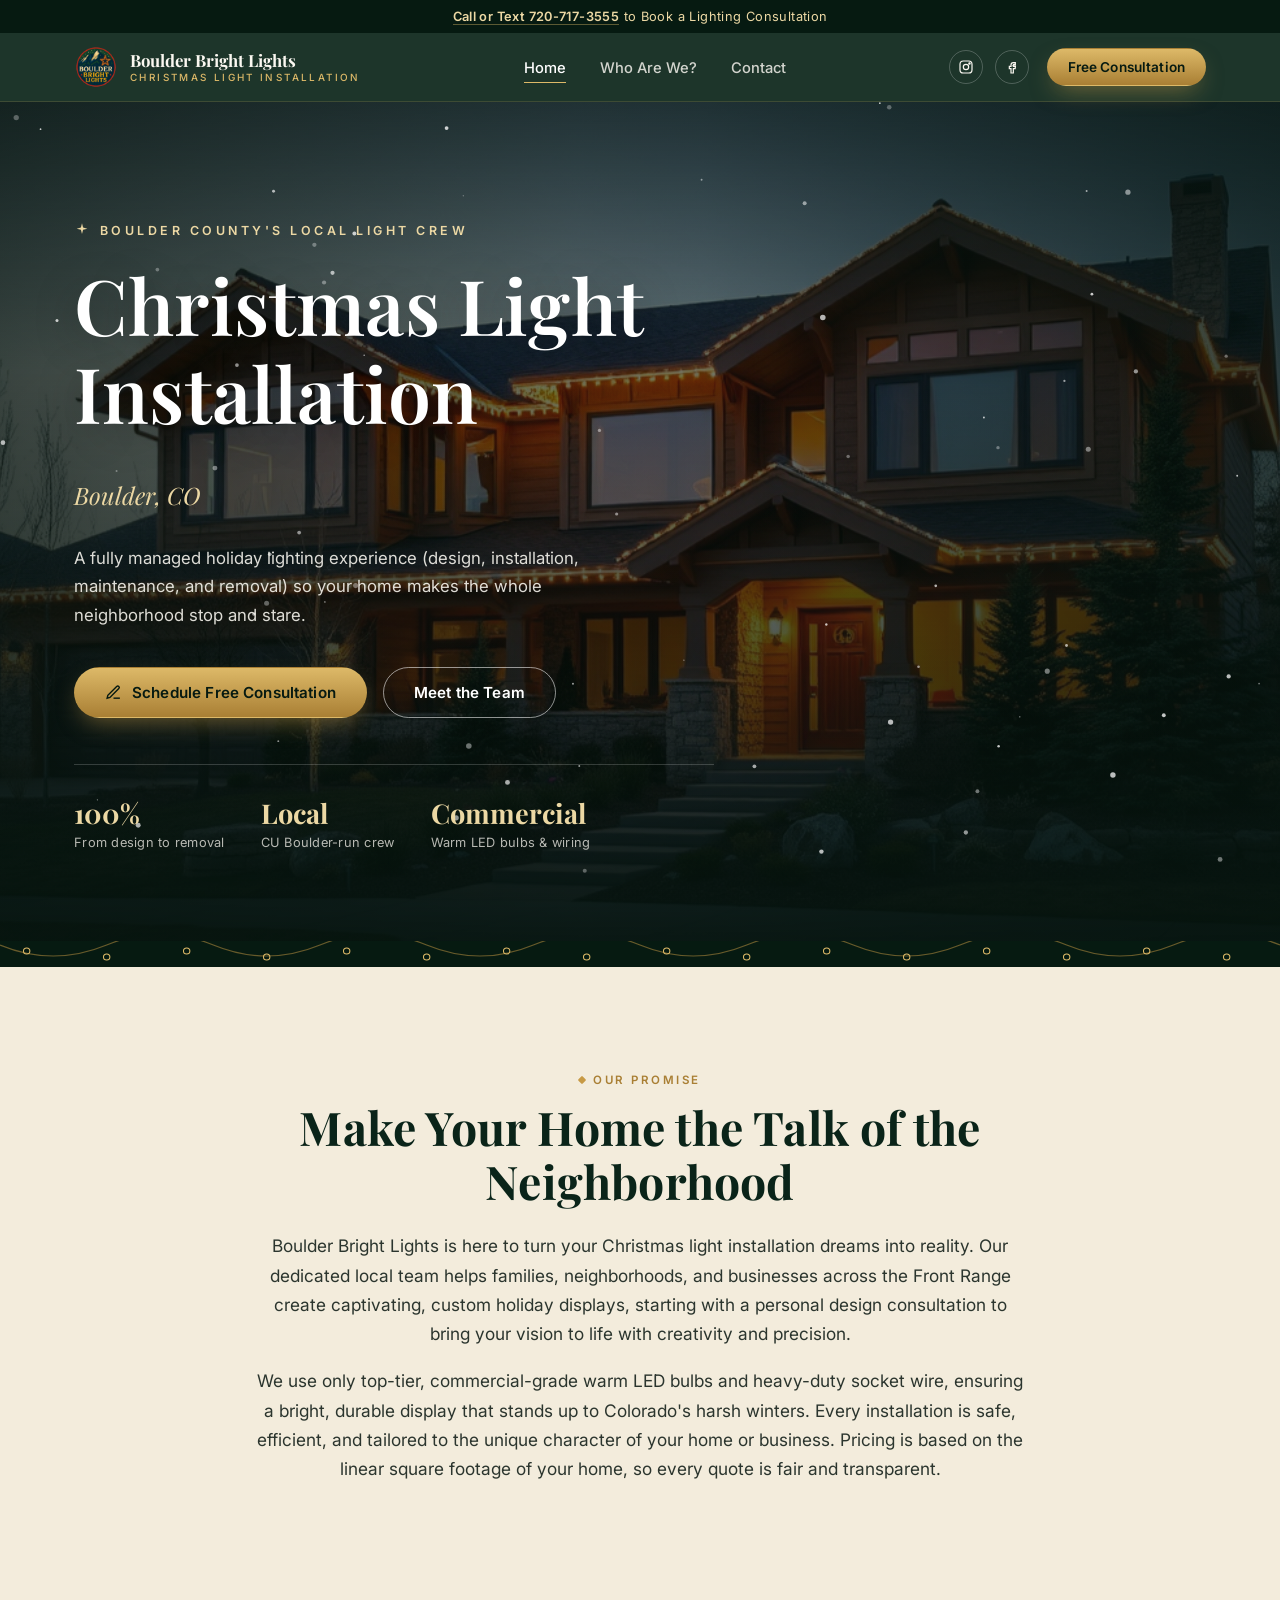
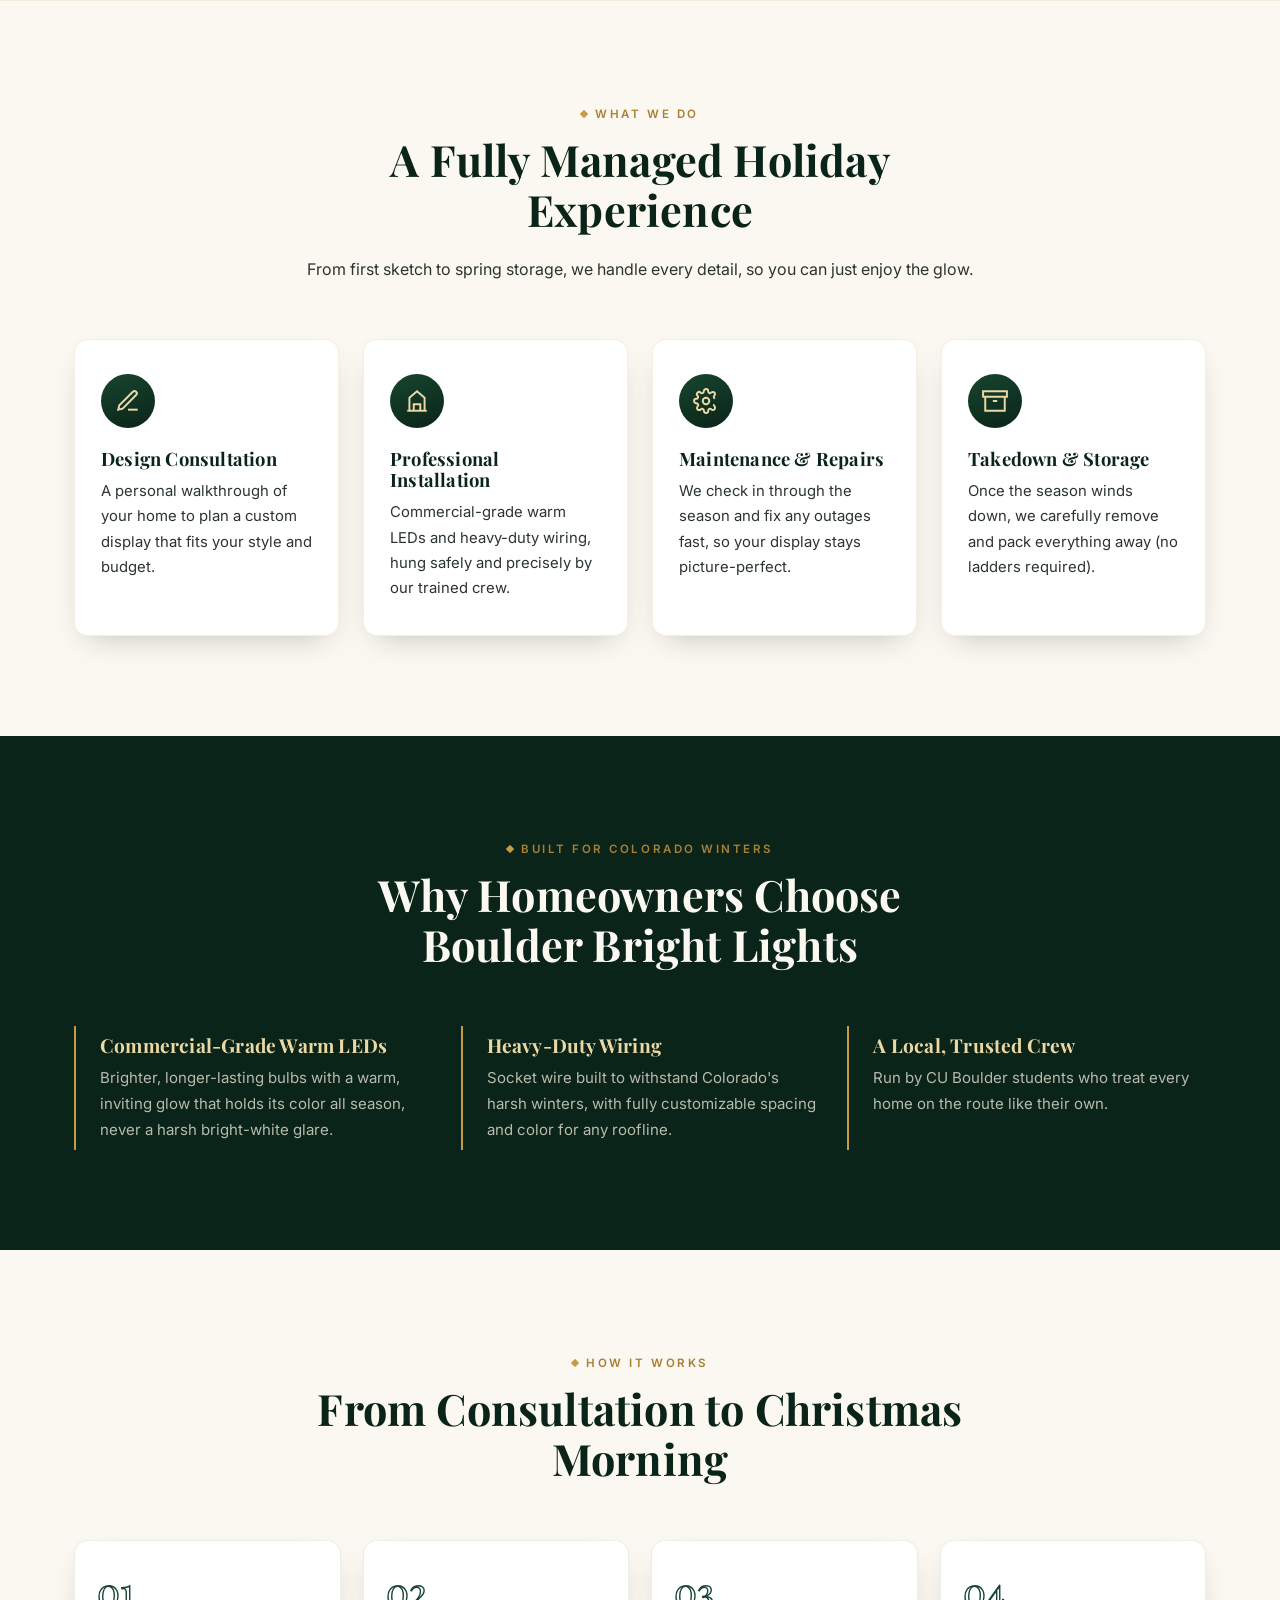
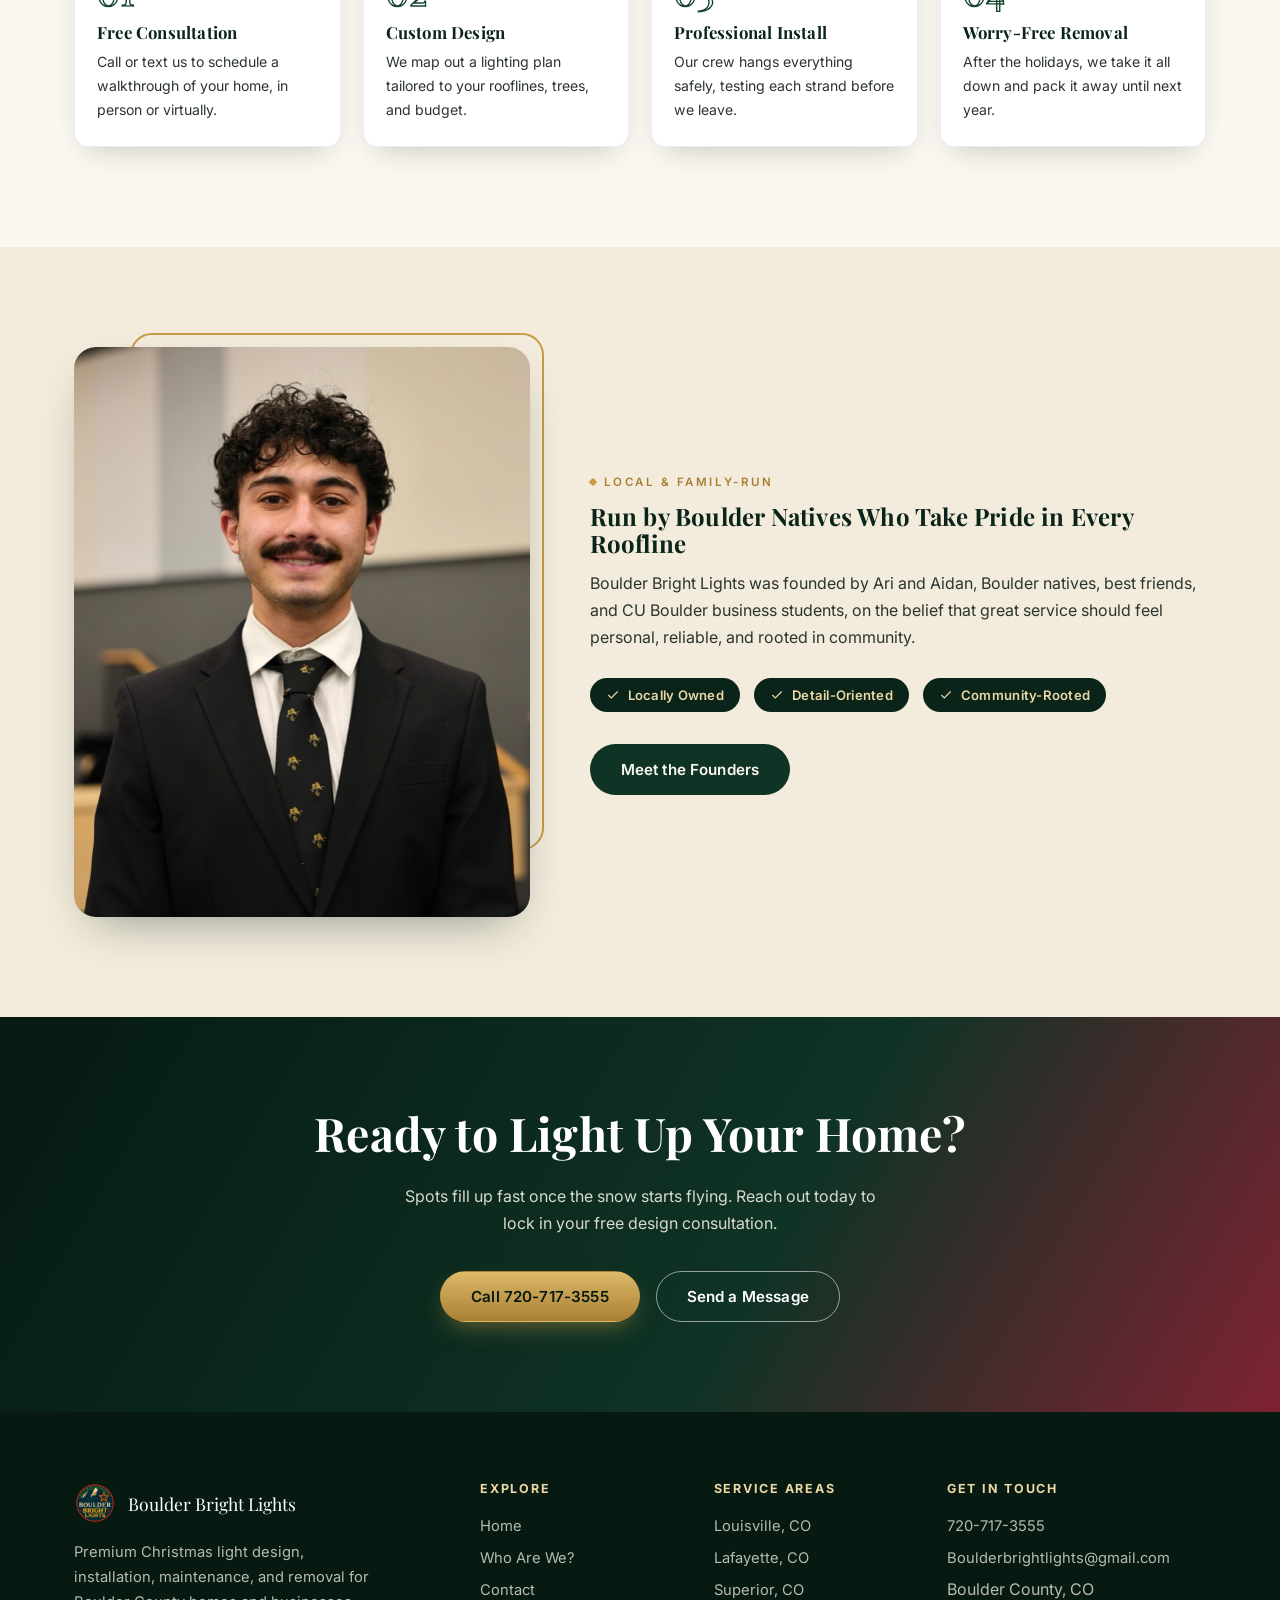
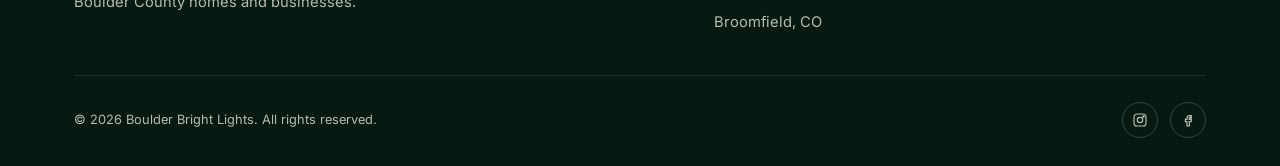
==== index.html @ d89aa6fa "Clarify CTA button wording and add pricing-basis copy "Get Free Quote" reads unclear to someone who " ====
<!doctype html>
<html lang="en">
<head>
<meta charset="UTF-8" />
<meta name="viewport" content="width=device-width, initial-scale=1.0" />

<!-- Google tag (gtag.js) -->
<script async src="https://www.googletagmanager.com/gtag/js?id=G-5WYV9DVWXY"></script>
<script>
  window.dataLayer = window.dataLayer || [];
  function gtag(){dataLayer.push(arguments);}
  gtag('js', new Date());

  gtag('config', 'G-5WYV9DVWXY');
</script>
<title>Christmas Light Installation Boulder CO | Boulder Bright Lights</title>
<meta name="description" content="Professional Christmas light installation across Boulder, Louisville, Lafayette and the Front Range. We install, maintain, and take down your lights. Free quote today." />
<link rel="icon" href="images/BBlights logo.png" />
<link rel="stylesheet" href="css/style.css" />
</head>
<body>

<div class="topbar">
  <a href="tel:7207173555">Call or Text 720-717-3555</a> to Book a Lighting Consultation
</div>

<header class="nav">
  <div class="nav-inner">
    <a href="index.html" class="brand">
      <img src="images/BBlights logo.png" alt="Boulder Bright Lights logo" />
      <span class="brand-text">Boulder Bright Lights<span>CHRISTMAS LIGHT INSTALLATION</span></span>
    </a>
    <nav>
      <ul class="nav-links">
        <li><a href="index.html" aria-current="page">Home</a></li>
        <li><a href="about.html">Who Are We?</a></li>
        <li><a href="contact.html">Contact</a></li>
      </ul>
    </nav>
    <div class="nav-right">
      <div class="nav-socials">
        <a href="https://www.instagram.com/boulderbrightlights/" target="_blank" rel="noopener" aria-label="Instagram">
          <svg viewBox="0 0 24 24" width="16" height="16" fill="none" stroke="currentColor" stroke-width="1.8"><rect x="3" y="3" width="18" height="18" rx="5"/><circle cx="12" cy="12" r="4"/><circle cx="17.2" cy="6.8" r="1"/></svg>
        </a>
        <a href="https://www.facebook.com/profile.php?id=61583902862140" target="_blank" rel="noopener" aria-label="Facebook">
          <svg viewBox="0 0 24 24" width="16" height="16" fill="none" stroke="currentColor" stroke-width="1.8"><path d="M14 9h3V5.5h-3c-2 0-3.5 1.5-3.5 3.5v2H8v3.5h2.5V21H14v-6.5h2.7l.5-3.5h-3.2V9c0-.6.4-1 1-1Z"/></svg>
        </a>
      </div>
      <a href="quote.html" class="btn btn-gold btn-sm">Free Consultation</a>
    </div>
    <button class="nav-toggle" aria-label="Toggle menu" aria-expanded="false">
      <span></span><span></span><span></span>
    </button>
  </div>
</header>

<section class="hero">
  <div class="hero-media">
    <img src="images/hero-house.jpg" alt="A Boulder County home decorated with warm white Christmas string lights along the roofline at dusk" />
  </div>
  <canvas id="snow-canvas" aria-hidden="true"></canvas>
  <div class="hero-content">
    <div class="hero-eyebrow">
      <svg viewBox="0 0 24 24" fill="currentColor"><path d="M12 2l1.6 6.2L20 10l-6.4 1.8L12 18l-1.6-6.2L4 10l6.4-1.8L12 2z"/></svg>
      Boulder County's Local Light Crew
    </div>
    <h1>Christmas Light Installation</h1>
    <p class="hero-location">Boulder, CO</p>
    <p class="hero-sub">A fully managed holiday lighting experience (design, installation, maintenance, and removal) so your home makes the whole neighborhood stop and stare.</p>
    <div class="hero-ctas">
      <a href="quote.html" class="btn btn-gold">
        <svg viewBox="0 0 24 24" width="17" height="17" fill="none" stroke="currentColor" stroke-width="2"><path d="M12 20h9"/><path d="M16.5 3.5a2.1 2.1 0 0 1 3 3L7 19l-4 1 1-4Z"/></svg>
        Schedule Free Consultation
      </a>
      <a href="about.html" class="btn btn-outline">Meet the Team</a>
    </div>
    <div class="hero-stats">
      <div class="hero-stat"><b>100%</b><span>From design to removal</span></div>
      <div class="hero-stat"><b>Local</b><span>CU Boulder-run crew</span></div>
      <div class="hero-stat"><b>Commercial</b><span>Warm LED bulbs &amp; wiring</span></div>
    </div>
  </div>
</section>

<div class="light-strand" aria-hidden="true">
  <svg viewBox="0 0 1200 26" preserveAspectRatio="none">
    <path d="M0 4 Q 50 26 100 4 T 200 4 T 300 4 T 400 4 T 500 4 T 600 4 T 700 4 T 800 4 T 900 4 T 1000 4 T 1100 4 T 1200 4" stroke="#c79a45" stroke-width="1.2" fill="none" opacity="0.5"/>
    <g fill="#ddb968">
      <circle cx="25" cy="10"><animate attributeName="opacity" values="1;0.3;1" dur="2.4s" repeatCount="indefinite"/></circle>
      <circle cx="100" cy="16"><animate attributeName="opacity" values="0.3;1;0.3" dur="2s" repeatCount="indefinite"/></circle>
      <circle cx="175" cy="10"><animate attributeName="opacity" values="1;0.4;1" dur="2.8s" repeatCount="indefinite"/></circle>
      <circle cx="250" cy="16"><animate attributeName="opacity" values="0.4;1;0.4" dur="2.2s" repeatCount="indefinite"/></circle>
      <circle cx="325" cy="10"><animate attributeName="opacity" values="1;0.3;1" dur="2.6s" repeatCount="indefinite"/></circle>
      <circle cx="400" cy="16"><animate attributeName="opacity" values="0.3;1;0.3" dur="1.9s" repeatCount="indefinite"/></circle>
      <circle cx="475" cy="10"><animate attributeName="opacity" values="1;0.4;1" dur="2.5s" repeatCount="indefinite"/></circle>
      <circle cx="550" cy="16"><animate attributeName="opacity" values="0.4;1;0.4" dur="2.1s" repeatCount="indefinite"/></circle>
      <circle cx="625" cy="10"><animate attributeName="opacity" values="1;0.3;1" dur="2.7s" repeatCount="indefinite"/></circle>
      <circle cx="700" cy="16"><animate attributeName="opacity" values="0.3;1;0.3" dur="2.3s" repeatCount="indefinite"/></circle>
      <circle cx="775" cy="10"><animate attributeName="opacity" values="1;0.4;1" dur="2s" repeatCount="indefinite"/></circle>
      <circle cx="850" cy="16"><animate attributeName="opacity" values="0.4;1;0.4" dur="2.6s" repeatCount="indefinite"/></circle>
      <circle cx="925" cy="10"><animate attributeName="opacity" values="1;0.3;1" dur="2.4s" repeatCount="indefinite"/></circle>
      <circle cx="1000" cy="16"><animate attributeName="opacity" values="0.3;1;0.3" dur="1.8s" repeatCount="indefinite"/></circle>
      <circle cx="1075" cy="10"><animate attributeName="opacity" values="1;0.4;1" dur="2.9s" repeatCount="indefinite"/></circle>
      <circle cx="1150" cy="16"><animate attributeName="opacity" values="0.4;1;0.4" dur="2.2s" repeatCount="indefinite"/></circle>
    </g>
    <g fill="none" stroke="#ddb968" stroke-width="1">
      <circle cx="25" cy="10" r="3"/><circle cx="100" cy="16" r="3"/><circle cx="175" cy="10" r="3"/><circle cx="250" cy="16" r="3"/>
      <circle cx="325" cy="10" r="3"/><circle cx="400" cy="16" r="3"/><circle cx="475" cy="10" r="3"/><circle cx="550" cy="16" r="3"/>
      <circle cx="625" cy="10" r="3"/><circle cx="700" cy="16" r="3"/><circle cx="775" cy="10" r="3"/><circle cx="850" cy="16" r="3"/>
      <circle cx="925" cy="10" r="3"/><circle cx="1000" cy="16" r="3"/><circle cx="1075" cy="10" r="3"/><circle cx="1150" cy="16" r="3"/>
    </g>
  </svg>
</div>

<section class="section section-cream">
  <div class="container statement reveal">
    <div class="eyebrow" style="justify-content:center;">Our Promise</div>
    <h2>Make Your Home the Talk of the Neighborhood</h2>
    <p>Boulder Bright Lights is here to turn your Christmas light installation dreams into reality. Our dedicated local team helps families, neighborhoods, and businesses across the Front Range create captivating, custom holiday displays, starting with a personal design consultation to bring your vision to life with creativity and precision.</p>
    <p>We use only top-tier, commercial-grade warm LED bulbs and heavy-duty socket wire, ensuring a bright, durable display that stands up to Colorado's harsh winters. Every installation is safe, efficient, and tailored to the unique character of your home or business. Pricing is based on the linear square footage of your home, so every quote is fair and transparent.</p>
  </div>
</section>

<section class="section">
  <div class="container">
    <div class="section-head reveal">
      <div class="eyebrow" style="justify-content:center;">What We Do</div>
      <h2>A Fully Managed Holiday Experience</h2>
      <p>From first sketch to spring storage, we handle every detail, so you can just enjoy the glow.</p>
    </div>
    <div class="grid">
      <div class="card reveal">
        <div class="card-icon"><svg viewBox="0 0 24 24" fill="none" stroke="currentColor" stroke-width="1.8"><path d="M12 20h9"/><path d="M16.5 3.5a2.1 2.1 0 0 1 3 3L7 19l-4 1 1-4Z"/></svg></div>
        <h3>Design Consultation</h3>
        <p>A personal walkthrough of your home to plan a custom display that fits your style and budget.</p>
      </div>
      <div class="card reveal">
        <div class="card-icon"><svg viewBox="0 0 24 24" fill="none" stroke="currentColor" stroke-width="1.8"><path d="M3 21h18"/><path d="M5 21V9l7-6 7 6v12"/><path d="M9 21v-6h6v6"/></svg></div>
        <h3>Professional Installation</h3>
        <p>Commercial-grade warm LEDs and heavy-duty wiring, hung safely and precisely by our trained crew.</p>
      </div>
      <div class="card reveal">
        <div class="card-icon"><svg viewBox="0 0 24 24" fill="none" stroke="currentColor" stroke-width="1.8"><circle cx="12" cy="12" r="3"/><path d="M19.4 15a1.65 1.65 0 0 0 .33 1.82l.06.06a2 2 0 1 1-2.83 2.83l-.06-.06a1.65 1.65 0 0 0-1.82-.33 1.65 1.65 0 0 0-1 1.51V21a2 2 0 0 1-4 0v-.09A1.65 1.65 0 0 0 9 19.4a1.65 1.65 0 0 0-1.82.33l-.06.06a2 2 0 1 1-2.83-2.83l.06-.06A1.65 1.65 0 0 0 4.68 15a1.65 1.65 0 0 0-1.51-1H3a2 2 0 0 1 0-4h.09A1.65 1.65 0 0 0 4.6 9a1.65 1.65 0 0 0-.33-1.82l-.06-.06a2 2 0 1 1 2.83-2.83l.06.06A1.65 1.65 0 0 0 9 4.6a1.65 1.65 0 0 0 1-1.51V3a2 2 0 0 1 4 0v.09a1.65 1.65 0 0 0 1 1.51 1.65 1.65 0 0 0 1.82-.33l.06-.06a2 2 0 1 1 2.83 2.83l-.06.06A1.65 1.65 0 0 0 19.4 9c.13.36.37.68.7.92"/></svg></div>
        <h3>Maintenance &amp; Repairs</h3>
        <p>We check in through the season and fix any outages fast, so your display stays picture-perfect.</p>
      </div>
      <div class="card reveal">
        <div class="card-icon"><svg viewBox="0 0 24 24" fill="none" stroke="currentColor" stroke-width="1.8"><path d="M21 8V21H3V8"/><path d="M1 3h22v5H1z"/><path d="M10 12h4"/></svg></div>
        <h3>Takedown &amp; Storage</h3>
        <p>Once the season winds down, we carefully remove and pack everything away (no ladders required).</p>
      </div>
    </div>
  </div>
</section>

<section class="section section-pine">
  <div class="container">
    <div class="section-head reveal">
      <div class="eyebrow" style="justify-content:center;">Built for Colorado Winters</div>
      <h2>Why Homeowners Choose Boulder Bright Lights</h2>
    </div>
    <div class="feature-band">
      <div class="feature reveal">
        <h3>Commercial-Grade Warm LEDs</h3>
        <p>Brighter, longer-lasting bulbs with a warm, inviting glow that holds its color all season, never a harsh bright-white glare.</p>
      </div>
      <div class="feature reveal">
        <h3>Heavy-Duty Wiring</h3>
        <p>Socket wire built to withstand Colorado's harsh winters, with fully customizable spacing and color for any roofline.</p>
      </div>
      <div class="feature reveal">
        <h3>A Local, Trusted Crew</h3>
        <p>Run by CU Boulder students who treat every home on the route like their own.</p>
      </div>
    </div>
  </div>
</section>

<section class="section">
  <div class="container">
    <div class="section-head reveal">
      <div class="eyebrow" style="justify-content:center;">How It Works</div>
      <h2>From Consultation to Christmas Morning</h2>
    </div>
    <div class="steps">
      <div class="step reveal">
        <span class="step-num">01</span>
        <h3>Free Consultation</h3>
        <p>Call or text us to schedule a walkthrough of your home, in person or virtually.</p>
      </div>
      <div class="step reveal">
        <span class="step-num">02</span>
        <h3>Custom Design</h3>
        <p>We map out a lighting plan tailored to your rooflines, trees, and budget.</p>
      </div>
      <div class="step reveal">
        <span class="step-num">03</span>
        <h3>Professional Install</h3>
        <p>Our crew hangs everything safely, testing each strand before we leave.</p>
      </div>
      <div class="step reveal">
        <span class="step-num">04</span>
        <h3>Worry-Free Removal</h3>
        <p>After the holidays, we take it all down and pack it away until next year.</p>
      </div>
    </div>
  </div>
</section>

<section class="section section-cream">
  <div class="container">
    <div class="split reveal">
      <div class="split-media">
        <div class="frame">
          <img src="images/ari-headshot.jpg" alt="Ari Hirsch, co-founder of Boulder Bright Lights" />
        </div>
      </div>
      <div>
        <div class="eyebrow">Local &amp; Family-Run</div>
        <h2>Run by Boulder Natives Who Take Pride in Every Roofline</h2>
        <p>Boulder Bright Lights was founded by Ari and Aidan, Boulder natives, best friends, and CU Boulder business students, on the belief that great service should feel personal, reliable, and rooted in community.</p>
        <div class="values">
          <span class="value-chip"><svg viewBox="0 0 24 24" fill="none" stroke="currentColor" stroke-width="2"><path d="M20 6 9 17l-5-5"/></svg>Locally Owned</span>
          <span class="value-chip"><svg viewBox="0 0 24 24" fill="none" stroke="currentColor" stroke-width="2"><path d="M20 6 9 17l-5-5"/></svg>Detail-Oriented</span>
          <span class="value-chip"><svg viewBox="0 0 24 24" fill="none" stroke="currentColor" stroke-width="2"><path d="M20 6 9 17l-5-5"/></svg>Community-Rooted</span>
        </div>
        <div style="margin-top:32px;">
          <a href="about.html" class="btn btn-pine">Meet the Founders</a>
        </div>
      </div>
    </div>
  </div>
</section>

<section class="cta-band">
  <div class="container reveal">
    <h2>Ready to Light Up Your Home?</h2>
    <p>Spots fill up fast once the snow starts flying. Reach out today to lock in your free design consultation.</p>
    <div class="cta-actions">
      <a href="tel:7207173555" class="btn btn-gold">Call 720-717-3555</a>
      <a href="contact.html" class="btn btn-outline">Send a Message</a>
    </div>
  </div>
</section>

<footer class="footer">
  <div class="container">
    <div class="footer-top">
      <div>
        <div class="footer-brand">
          <img src="images/BBlights logo.png" alt="Boulder Bright Lights logo" />
          <span>Boulder Bright Lights</span>
        </div>
        <p style="max-width:34ch; font-size:0.92rem; color:rgba(251,248,241,0.72);">Premium Christmas light design, installation, maintenance, and removal for Boulder County homes and businesses.</p>
      </div>
      <div>
        <h4>Explore</h4>
        <ul>
          <li><a href="index.html">Home</a></li>
          <li><a href="about.html">Who Are We?</a></li>
          <li><a href="contact.html">Contact</a></li>
        </ul>
      </div>
      <div>
        <h4>Service Areas</h4>
        <ul>
          <li><a href="louisville.html">Louisville, CO</a></li>
          <li><a href="lafayette.html">Lafayette, CO</a></li>
          <li><a href="superior.html">Superior, CO</a></li>
          <li><a href="broomfield.html">Broomfield, CO</a></li>
        </ul>
      </div>
      <div>
        <h4>Get In Touch</h4>
        <ul>
          <li><a href="tel:7207173555">720-717-3555</a></li>
          <li><a href="mailto:Boulderbrightlights@gmail.com">Boulderbrightlights@gmail.com</a></li>
          <li>Boulder County, CO</li>
        </ul>
      </div>
    </div>
    <div class="footer-bottom">
      <span>&copy; <span id="year"></span> Boulder Bright Lights. All rights reserved.</span>
      <div class="footer-socials">
        <a href="https://www.instagram.com/boulderbrightlights/" target="_blank" rel="noopener" aria-label="Instagram">
          <svg viewBox="0 0 24 24" width="16" height="16" fill="none" stroke="currentColor" stroke-width="1.8"><rect x="3" y="3" width="18" height="18" rx="5"/><circle cx="12" cy="12" r="4"/><circle cx="17.2" cy="6.8" r="1"/></svg>
        </a>
        <a href="https://www.facebook.com/profile.php?id=61583902862140" target="_blank" rel="noopener" aria-label="Facebook">
          <svg viewBox="0 0 24 24" width="16" height="16" fill="none" stroke="currentColor" stroke-width="1.8"><path d="M14 9h3V5.5h-3c-2 0-3.5 1.5-3.5 3.5v2H8v3.5h2.5V21H14v-6.5h2.7l.5-3.5h-3.2V9c0-.6.4-1 1-1Z"/></svg>
        </a>
      </div>
    </div>
  </div>
</footer>

<div class="mobile-call">
  <a href="tel:7207173555" aria-label="Call Boulder Bright Lights">
    <svg viewBox="0 0 24 24" fill="none" stroke="currentColor" stroke-width="2"><path d="M22 16.9v3a2 2 0 0 1-2.2 2 19.8 19.8 0 0 1-8.6-3.1 19.5 19.5 0 0 1-6-6 19.8 19.8 0 0 1-3.1-8.7A2 2 0 0 1 4.1 2h3a2 2 0 0 1 2 1.7c.1.9.3 1.8.6 2.7a2 2 0 0 1-.4 2.1L8 9.9a16 16 0 0 0 6 6l1.4-1.4a2 2 0 0 1 2.1-.4c.9.3 1.8.5 2.7.6a2 2 0 0 1 1.8 2Z"/></svg>
  </a>
</div>

<script src="js/main.js"></script>
<script defer src="/_vercel/insights/script.js"></script>
</body>
</html>
---- css/style.css ----
/* ============ Boulder Bright Lights — premium Christmas theme ============ */

@import url('https://fonts.googleapis.com/css2?family=Playfair+Display:ital,wght@0,500;0,600;0,700;1,500&family=Inter:wght@400;500;600;700&display=swap');

:root {
  --pine-950: #061a11;
  --pine-900: #0a2419;
  --pine-800: #0f3325;
  --pine-700: #17452f;
  --pine-600: #205a3c;
  --gold-300: #ecd8a4;
  --gold-400: #ddb968;
  --gold-500: #c79a45;
  --gold-600: #a97f34;
  --cream-50: #fbf8f1;
  --cream-100: #f3ecdc;
  --ink-900: #101a14;
  --ink-700: #2b352e;
  --white: #ffffff;
  --berry: #7f2233;

  --max-width: 1180px;
  --radius-sm: 8px;
  --radius-md: 14px;
  --radius-lg: 22px;
  --shadow-soft: 0 20px 50px -20px rgba(6, 26, 17, 0.45);
  --shadow-card: 0 12px 30px -14px rgba(6, 26, 17, 0.28);
}

* { box-sizing: border-box; }
html { scroll-behavior: smooth; }

body {
  margin: 0;
  font-family: 'Inter', -apple-system, BlinkMacSystemFont, sans-serif;
  color: var(--ink-900);
  background: var(--cream-50);
  -webkit-font-smoothing: antialiased;
  overflow-x: hidden;
}

h1, h2, h3, h4 {
  font-family: 'Playfair Display', Georgia, serif;
  color: var(--pine-900);
  margin: 0 0 0.5em;
  line-height: 1.15;
  letter-spacing: 0.2px;
}

p { line-height: 1.7; color: var(--ink-700); margin: 0 0 1em; }
a { color: inherit; text-decoration: none; }
img { max-width: 100%; display: block; }
section { position: relative; }

.container {
  max-width: var(--max-width);
  margin: 0 auto;
  padding: 0 24px;
}

.eyebrow {
  display: inline-flex;
  align-items: center;
  gap: 8px;
  font-family: 'Inter', sans-serif;
  font-weight: 600;
  font-size: 0.72rem;
  letter-spacing: 0.22em;
  text-transform: uppercase;
  color: var(--gold-600);
  margin-bottom: 14px;
}
.eyebrow::before {
  content: '';
  width: 6px;
  height: 6px;
  background: var(--gold-500);
  border-radius: 1px;
  transform: rotate(45deg);
  display: inline-block;
}

/* ---------- Buttons ---------- */
.btn {
  display: inline-flex;
  align-items: center;
  justify-content: center;
  gap: 10px;
  padding: 15px 30px;
  border-radius: 999px;
  font-family: 'Inter', sans-serif;
  font-weight: 600;
  font-size: 0.95rem;
  letter-spacing: 0.01em;
  cursor: pointer;
  border: 1px solid transparent;
  transition: transform 0.25s ease, box-shadow 0.25s ease, background 0.25s ease, color 0.25s ease, border-color .25s ease;
  white-space: nowrap;
}
.btn:active { transform: translateY(1px) scale(0.99); }

.btn-gold {
  background: linear-gradient(180deg, var(--gold-400), var(--gold-600));
  color: var(--pine-950);
  box-shadow: 0 10px 24px -8px rgba(199, 154, 69, 0.55);
}
.btn-gold:hover {
  transform: translateY(-2px);
  box-shadow: 0 16px 30px -10px rgba(199, 154, 69, 0.65);
}

.btn-outline {
  background: transparent;
  border-color: rgba(255,255,255,0.55);
  color: var(--white);
}
.btn-outline:hover {
  background: rgba(255,255,255,0.12);
  border-color: var(--white);
  transform: translateY(-2px);
}

.btn-pine {
  background: var(--pine-800);
  color: var(--cream-50);
}
.btn-pine:hover {
  background: var(--pine-700);
  transform: translateY(-2px);
  box-shadow: var(--shadow-card);
}

.btn-sm { padding: 10px 20px; font-size: 0.85rem; }

/* ---------- Top info bar ---------- */
.topbar {
  background: var(--pine-950);
  color: var(--gold-300);
  text-align: center;
  font-size: 0.8rem;
  letter-spacing: 0.03em;
  padding: 9px 16px;
}
.topbar a { color: var(--gold-300); font-weight: 600; border-bottom: 1px solid rgba(221,185,104,0.4); }
.topbar a:hover { color: var(--white); }

/* ---------- Nav ---------- */
.nav {
  position: sticky;
  top: 0;
  z-index: 100;
  background: rgba(10, 36, 25, 0.92);
  backdrop-filter: blur(10px);
  border-bottom: 1px solid rgba(221,185,104,0.16);
}
.nav-inner {
  max-width: var(--max-width);
  margin: 0 auto;
  padding: 12px 24px;
  display: flex;
  align-items: center;
  justify-content: space-between;
  gap: 20px;
}
.brand {
  display: flex;
  align-items: center;
  gap: 12px;
  color: var(--cream-50);
}
.brand img { width: 44px; height: 44px; border-radius: 50%; }
.brand-text {
  font-family: 'Playfair Display', serif;
  font-weight: 700;
  font-size: 1.05rem;
  line-height: 1.1;
  color: var(--cream-50);
}
.brand-text span { display: block; font-family: 'Inter', sans-serif; font-weight: 500; font-size: 0.62rem; letter-spacing: 0.24em; color: var(--gold-400); margin-top: 3px; }

.nav-links {
  display: flex;
  align-items: center;
  gap: 34px;
  list-style: none;
  margin: 0;
  padding: 0;
}
.nav-links a {
  color: rgba(251,248,241,0.82);
  font-size: 0.92rem;
  font-weight: 500;
  position: relative;
  padding: 6px 0;
  transition: color .2s ease;
}
.nav-links a::after {
  content: '';
  position: absolute;
  left: 0; right: 100%;
  bottom: 0;
  height: 1px;
  background: var(--gold-400);
  transition: right .25s ease;
}
.nav-links a:hover, .nav-links a[aria-current="page"] { color: var(--white); }
.nav-links a:hover::after, .nav-links a[aria-current="page"]::after { right: 0; }

.nav-right { display: flex; align-items: center; gap: 18px; }
.nav-socials { display: flex; gap: 12px; }
.nav-socials a {
  width: 34px; height: 34px;
  display: inline-flex; align-items: center; justify-content: center;
  border-radius: 50%;
  color: var(--cream-50);
  border: 1px solid rgba(255,255,255,0.22);
  transition: all .2s ease;
}
.nav-socials a:hover { background: var(--gold-500); border-color: var(--gold-500); color: var(--pine-950); transform: translateY(-2px); }

.nav-toggle {
  display: none;
  flex-direction: column;
  gap: 5px;
  background: none;
  border: none;
  cursor: pointer;
  padding: 8px;
}
.nav-toggle span { width: 24px; height: 2px; background: var(--cream-50); border-radius: 2px; transition: all .25s ease; }

/* ---------- Hero ---------- */
.hero {
  position: relative;
  min-height: 92vh;
  display: flex;
  align-items: center;
  color: var(--white);
  overflow: hidden;
  background: var(--pine-950);
}
.hero-media {
  position: absolute; inset: 0;
  z-index: 0;
}
.hero-media img {
  width: 100%; height: 100%; object-fit: cover;
  filter: saturate(1.05) brightness(0.72);
  transform: scale(1.04);
}
.hero-media::after {
  content: '';
  position: absolute; inset: 0;
  background:
    linear-gradient(180deg, rgba(6,20,14,0.75) 0%, rgba(6,20,14,0.35) 32%, rgba(6,20,14,0.55) 70%, rgba(6,20,14,0.94) 100%),
    linear-gradient(90deg, rgba(6,20,14,0.55) 0%, rgba(6,20,14,0.05) 45%, rgba(6,20,14,0.05) 55%, rgba(6,20,14,0.55) 100%);
}
#snow-canvas {
  position: absolute; inset: 0;
  z-index: 1;
  pointer-events: none;
}
.hero-content {
  position: relative;
  z-index: 2;
  max-width: var(--max-width);
  margin: 0 auto;
  padding: 120px 24px 90px;
  width: 100%;
}
.hero-eyebrow {
  display: inline-flex;
  align-items: center;
  gap: 10px;
  font-size: 0.78rem;
  letter-spacing: 0.28em;
  text-transform: uppercase;
  color: var(--gold-300);
  font-weight: 600;
  margin-bottom: 22px;
}
.hero-eyebrow svg { width: 16px; height: 16px; }
.hero h1 {
  color: var(--white);
  font-size: clamp(2.6rem, 6vw, 5rem);
  font-weight: 600;
  max-width: 15ch;
  text-shadow: 0 8px 40px rgba(0,0,0,0.35);
}
.hero-location {
  font-family: 'Playfair Display', serif;
  font-style: italic;
  color: var(--gold-300);
  font-size: clamp(1.1rem, 2vw, 1.5rem);
  margin: 6px 0 28px;
}
.hero-sub {
  max-width: 46ch;
  color: rgba(251,248,241,0.88);
  font-size: 1.05rem;
  margin-bottom: 38px;
}
.hero-ctas { display: flex; flex-wrap: wrap; gap: 16px; margin-bottom: 46px; }

.hero-stats {
  display: flex;
  flex-wrap: wrap;
  gap: 36px;
  padding-top: 30px;
  border-top: 1px solid rgba(255,255,255,0.18);
  max-width: 640px;
}
.hero-stat b {
  display: block;
  font-family: 'Playfair Display', serif;
  font-size: 1.7rem;
  color: var(--gold-300);
}
.hero-stat span { font-size: 0.8rem; color: rgba(251,248,241,0.72); letter-spacing: 0.02em; }

/* light strand divider */
.light-strand {
  position: relative;
  height: 26px;
  background: var(--pine-950);
  overflow: hidden;
}
.light-strand svg { width: 100%; height: 100%; display: block; }

/* ---------- Small page hero (about/contact) ---------- */
.page-hero {
  position: relative;
  background: radial-gradient(circle at 20% 20%, var(--pine-700), var(--pine-950) 70%);
  color: var(--white);
  padding: 130px 0 80px;
  overflow: hidden;
}
.page-hero .container { position: relative; z-index: 2; }
.page-hero h1 { color: var(--white); font-size: clamp(2.2rem, 4.5vw, 3.4rem); }
.page-hero p { color: rgba(251,248,241,0.85); max-width: 56ch; font-size: 1.05rem; }

/* ---------- Sections ---------- */
.section { padding: 100px 0; }
.section-tight { padding: 70px 0; }
.section-pine {
  background: var(--pine-900);
  color: var(--cream-50);
}
.section-pine h2 { color: var(--cream-50); }
.section-pine p { color: rgba(243,236,220,0.78); }
.section-cream { background: var(--cream-100); }

.section-head {
  max-width: 680px;
  margin: 0 auto 56px;
  text-align: center;
}
.section-head.left { margin-left: 0; text-align: left; }
.section-head h2 { font-size: clamp(1.9rem, 3.6vw, 2.7rem); }

/* ---------- Intro / statement ---------- */
.statement {
  max-width: 820px;
  margin: 0 auto;
  text-align: center;
}
.statement h2 { font-size: clamp(1.9rem, 3.8vw, 2.9rem); }
.statement p { font-size: 1.08rem; }

/* ---------- Services grid ---------- */
.grid {
  display: grid;
  grid-template-columns: repeat(4, 1fr);
  gap: 24px;
}
.card {
  background: var(--white);
  border-radius: var(--radius-md);
  padding: 34px 26px;
  box-shadow: var(--shadow-card);
  border: 1px solid rgba(199,154,69,0.16);
  transition: transform .3s ease, box-shadow .3s ease, border-color .3s ease;
}
.card:hover {
  transform: translateY(-6px);
  box-shadow: var(--shadow-soft);
  border-color: var(--gold-400);
}
.card-icon {
  width: 54px; height: 54px;
  border-radius: 50%;
  display: flex; align-items: center; justify-content: center;
  background: linear-gradient(160deg, var(--pine-700), var(--pine-900));
  color: var(--gold-300);
  margin-bottom: 20px;
}
.card-icon svg { width: 26px; height: 26px; }
.card h3 { font-size: 1.15rem; margin-bottom: 10px; }
.card p { font-size: 0.93rem; margin-bottom: 0; }

/* ---------- Feature / stat band ---------- */
.feature-band {
  display: grid;
  grid-template-columns: repeat(3, 1fr);
  gap: 28px;
}
.feature {
  padding: 8px 0;
  border-left: 2px solid var(--gold-500);
  padding-left: 24px;
}
.feature h3 { color: var(--gold-300); font-size: 1.2rem; }
.feature p { color: rgba(243,236,220,0.75); font-size: 0.94rem; margin-bottom: 0; }

/* ---------- Process steps ---------- */
.steps {
  display: grid;
  grid-template-columns: repeat(4, 1fr);
  gap: 22px;
  counter-reset: step;
}
.step {
  position: relative;
  padding: 30px 22px 24px;
  background: var(--white);
  border-radius: var(--radius-md);
  border: 1px solid rgba(23,69,47,0.09);
  box-shadow: var(--shadow-card);
}
.step-num {
  font-family: 'Playfair Display', serif;
  font-size: 2.4rem;
  color: var(--gold-400);
  -webkit-text-stroke: 1.4px var(--pine-700);
  color: transparent;
  line-height: 1;
  margin-bottom: 14px;
  display: block;
}
.step h3 { font-size: 1.05rem; margin-bottom: 8px; }
.step p { font-size: 0.88rem; margin-bottom: 0; }

/* ---------- About teaser / split ---------- */
.split {
  display: grid;
  grid-template-columns: 0.85fr 1.15fr;
  gap: 60px;
  align-items: center;
}
.split img {
  border-radius: var(--radius-lg);
  box-shadow: var(--shadow-soft);
  width: 100%;
  aspect-ratio: 4/5;
  object-fit: cover;
  object-position: 50% 18%;
}
.split-reverse { grid-template-columns: 1.15fr 0.85fr; }
.split-reverse .split-media { order: 2; }

.frame {
  position: relative;
  border-radius: var(--radius-lg);
}
.frame::before {
  content: '';
  position: absolute;
  inset: -14px -14px auto auto;
  width: 90%; height: 90%;
  border: 2px solid var(--gold-500);
  border-radius: var(--radius-lg);
  z-index: -1;
}

.values { display: flex; flex-wrap: wrap; gap: 14px; margin-top: 26px; }
.value-chip {
  display: inline-flex;
  align-items: center;
  gap: 8px;
  padding: 9px 16px;
  border-radius: 999px;
  background: var(--pine-900);
  color: var(--gold-300);
  font-size: 0.82rem;
  font-weight: 600;
  letter-spacing: 0.02em;
}
.value-chip svg { width: 14px; height: 14px; }

/* ---------- CTA band ---------- */
.cta-band {
  background: linear-gradient(120deg, var(--pine-950), var(--pine-800) 60%, var(--berry));
  color: var(--white);
  text-align: center;
  padding: 90px 24px;
  position: relative;
  overflow: hidden;
}
.cta-band h2 { color: var(--white); font-size: clamp(2rem, 4vw, 2.9rem); }
.cta-band p { color: rgba(251,248,241,0.85); max-width: 50ch; margin: 0 auto 34px; }
.cta-actions { display: flex; gap: 16px; justify-content: center; flex-wrap: wrap; }

/* ---------- Contact page ---------- */
.contact-grid {
  display: grid;
  grid-template-columns: 1fr 1fr;
  gap: 50px;
  align-items: start;
}
.contact-card {
  background: var(--white);
  border-radius: var(--radius-lg);
  padding: 40px;
  box-shadow: var(--shadow-card);
  border: 1px solid rgba(199,154,69,0.16);
}
.contact-row {
  display: flex;
  align-items: flex-start;
  gap: 18px;
  padding: 20px 0;
  border-bottom: 1px solid rgba(23,69,47,0.1);
}
.contact-row:last-child { border-bottom: none; }
.contact-row .ic {
  width: 44px; height: 44px;
  flex-shrink: 0;
  border-radius: 50%;
  background: var(--pine-900);
  color: var(--gold-300);
  display: flex; align-items: center; justify-content: center;
}
.contact-row .ic svg { width: 20px; height: 20px; }
.contact-row h4 { margin: 0 0 4px; font-family: 'Inter', sans-serif; font-size: 0.78rem; text-transform: uppercase; letter-spacing: 0.12em; color: var(--pine-700); font-weight: 700; }
.contact-row a, .contact-row span { font-size: 1.05rem; color: var(--ink-900); font-weight: 600; }
.contact-row a:hover { color: var(--gold-600); }

.form-card {
  background: var(--pine-900);
  border-radius: var(--radius-lg);
  padding: 40px;
  color: var(--cream-50);
}
.form-card h3 { color: var(--white); }
.form-card p { color: rgba(243,236,220,0.75); }
.field { margin-bottom: 18px; }
.field label {
  display: block;
  font-size: 0.8rem;
  letter-spacing: 0.04em;
  color: var(--gold-300);
  margin-bottom: 8px;
  font-weight: 600;
}
.field input, .field textarea {
  width: 100%;
  padding: 13px 16px;
  border-radius: var(--radius-sm);
  border: 1px solid rgba(255,255,255,0.18);
  background: rgba(255,255,255,0.06);
  color: var(--white);
  font-family: 'Inter', sans-serif;
  font-size: 0.95rem;
  transition: border-color .2s ease, background .2s ease;
}
.field input::placeholder, .field textarea::placeholder { color: rgba(251,248,241,0.4); }
.field input:focus, .field textarea:focus {
  outline: none;
  border-color: var(--gold-400);
  background: rgba(255,255,255,0.1);
}
.field-row { display: grid; grid-template-columns: 1fr 1fr; gap: 16px; }
.form-note { font-size: 0.78rem; color: rgba(243,236,220,0.55); margin-top: 14px; }
.form-status { font-size: 0.85rem; margin-top: 12px; min-height: 1.2em; color: var(--gold-300); }

/* ---------- Footer ---------- */
.footer {
  background: var(--pine-950);
  color: rgba(251,248,241,0.72);
  padding: 70px 0 28px;
}
.footer-top {
  display: grid;
  grid-template-columns: 1.3fr 0.7fr 0.7fr 0.9fr;
  gap: 32px;
  padding-bottom: 44px;
  border-bottom: 1px solid rgba(255,255,255,0.1);
}
.footer-brand { display: flex; align-items: center; gap: 12px; margin-bottom: 16px; }
.footer-brand img { width: 42px; height: 42px; border-radius: 50%; }
.footer-brand span { font-family: 'Playfair Display', serif; font-size: 1.1rem; color: var(--white); }
.footer h4 { color: var(--gold-300); font-size: 0.78rem; letter-spacing: 0.14em; text-transform: uppercase; margin-bottom: 18px; font-family: 'Inter', sans-serif; font-weight: 700; }
.footer ul { list-style: none; margin: 0; padding: 0; display: flex; flex-direction: column; gap: 12px; }
.footer a { color: rgba(251,248,241,0.72); font-size: 0.92rem; transition: color .2s ease; }
.footer a:hover { color: var(--gold-300); }
.footer-bottom {
  display: flex;
  justify-content: space-between;
  align-items: center;
  flex-wrap: wrap;
  gap: 12px;
  padding-top: 26px;
  font-size: 0.8rem;
}
.footer-socials { display: flex; gap: 12px; }
.footer-socials a {
  width: 36px; height: 36px;
  border-radius: 50%;
  border: 1px solid rgba(255,255,255,0.18);
  display: flex; align-items: center; justify-content: center;
}
.footer-socials a:hover { background: var(--gold-500); border-color: var(--gold-500); color: var(--pine-950); }

/* ---------- Sticky mobile call button ---------- */
.mobile-call {
  position: fixed;
  bottom: 18px;
  right: 18px;
  z-index: 150;
  display: none;
}
.mobile-call a {
  width: 58px; height: 58px;
  border-radius: 50%;
  background: linear-gradient(180deg, var(--gold-400), var(--gold-600));
  color: var(--pine-950);
  display: flex; align-items: center; justify-content: center;
  box-shadow: 0 14px 30px -8px rgba(0,0,0,0.45);
  animation: pulse-btn 2.6s ease-in-out infinite;
}
.mobile-call svg { width: 24px; height: 24px; }
@keyframes pulse-btn {
  0%, 100% { box-shadow: 0 14px 30px -8px rgba(0,0,0,0.45), 0 0 0 0 rgba(199,154,69,0.5); }
  50% { box-shadow: 0 14px 30px -8px rgba(0,0,0,0.45), 0 0 0 10px rgba(199,154,69,0); }
}

/* ---------- Reveal-on-scroll ---------- */
.reveal { opacity: 0; transform: translateY(22px); transition: opacity .7s ease, transform .7s ease; }
.reveal.is-visible { opacity: 1; transform: translateY(0); }

/* ---------- Responsive ---------- */
@media (max-width: 980px) {
  .grid { grid-template-columns: repeat(2, 1fr); }
  .steps { grid-template-columns: repeat(2, 1fr); }
  .feature-band { grid-template-columns: 1fr; gap: 20px; }
  .split, .split-reverse { grid-template-columns: 1fr; gap: 36px; }
  .split-reverse .split-media { order: 0; }
  .contact-grid { grid-template-columns: 1fr; }
  .footer-top { grid-template-columns: 1fr 1fr; }
}

@media (max-width: 760px) {
  .nav-links, .nav-socials, .nav-right .btn { display: none; }
  .nav-toggle { display: flex; }
  .nav.is-open .nav-links {
    display: flex;
    flex-direction: column;
    position: absolute;
    top: 100%; left: 0; right: 0;
    background: var(--pine-950);
    padding: 24px;
    gap: 20px;
    border-bottom: 1px solid rgba(221,185,104,0.16);
  }
  .nav.is-open .nav-socials { display: flex; padding: 0 24px 20px; background: var(--pine-950); }
  .grid { grid-template-columns: 1fr; }
  .steps { grid-template-columns: 1fr; }
  .footer-top { grid-template-columns: 1fr; }
  .hero-content { padding-top: 100px; }
  .field-row { grid-template-columns: 1fr; }
  .mobile-call { display: block; }
  .topbar { font-size: 0.72rem; }
}

@media (max-width: 420px) {
  .brand-text { font-size: 0.92rem; }
  .brand-text span { display: none; }
  .brand img { width: 38px; height: 38px; }
}
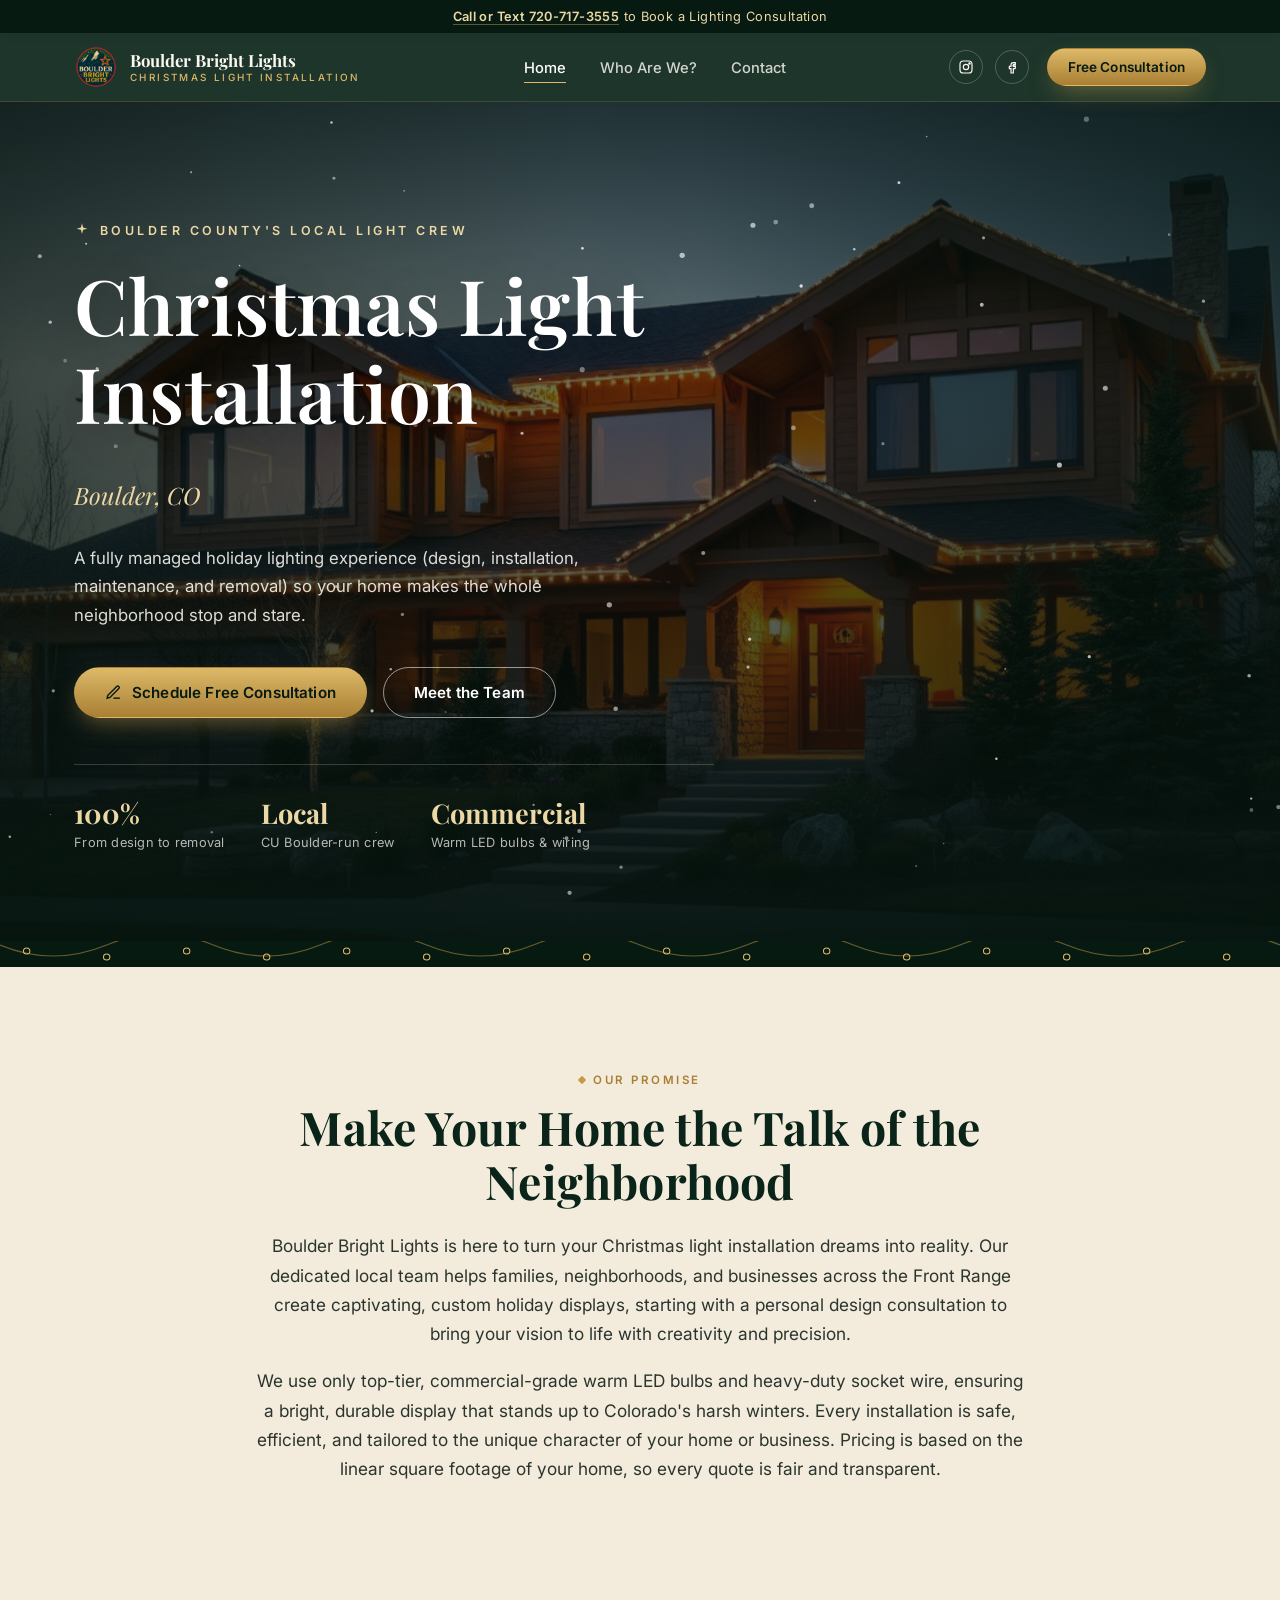
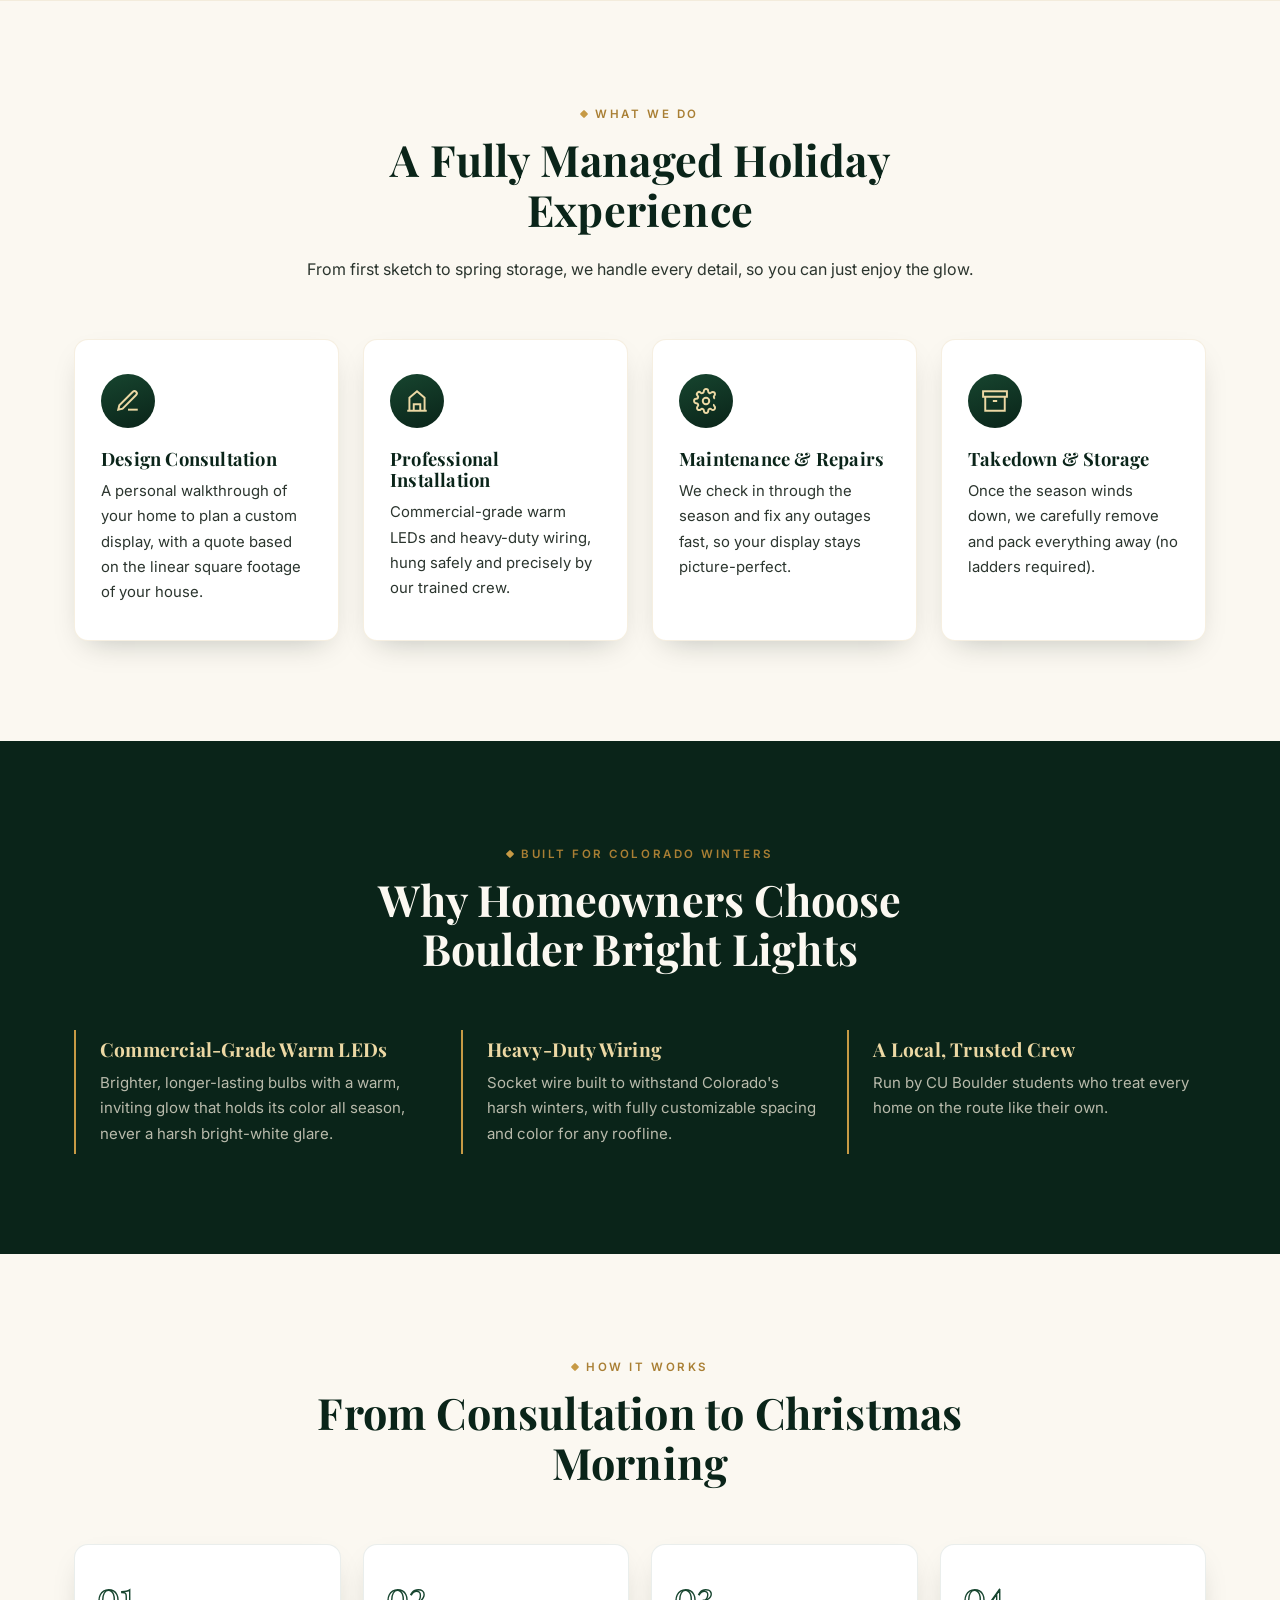
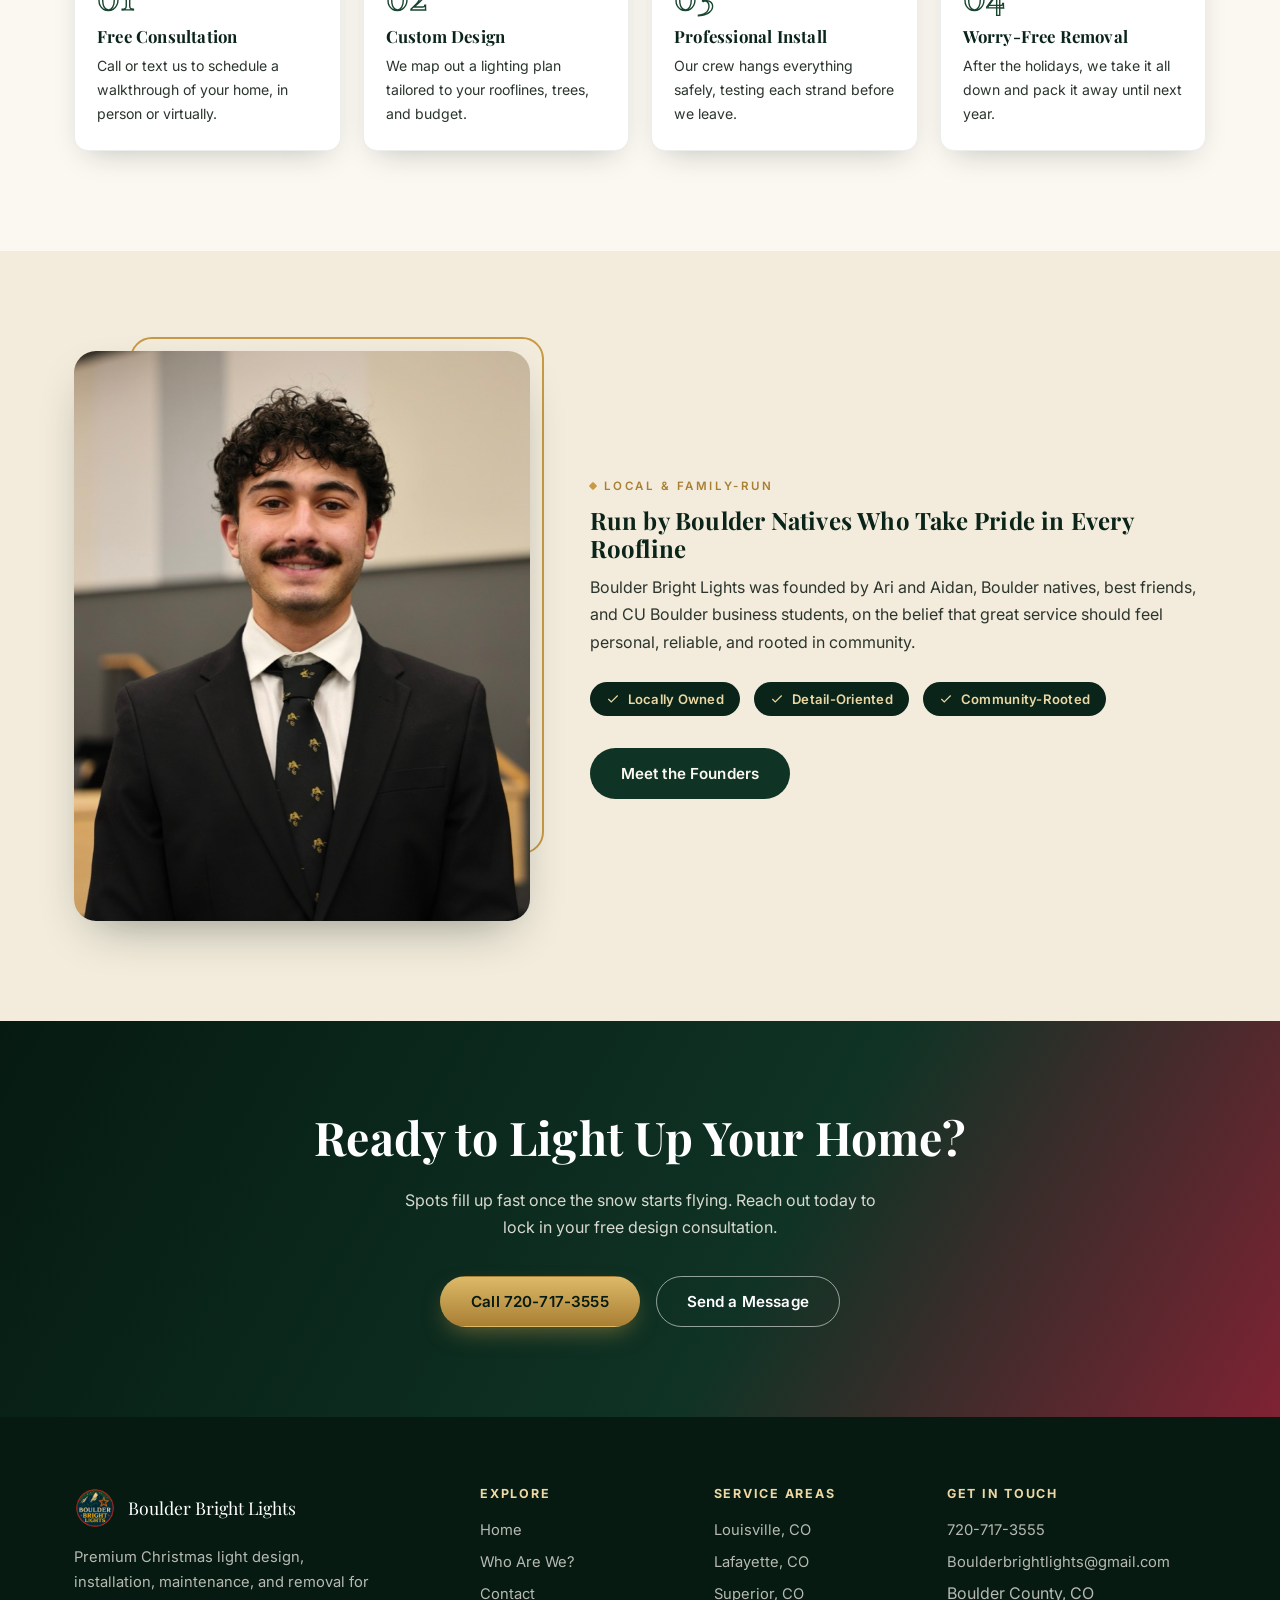
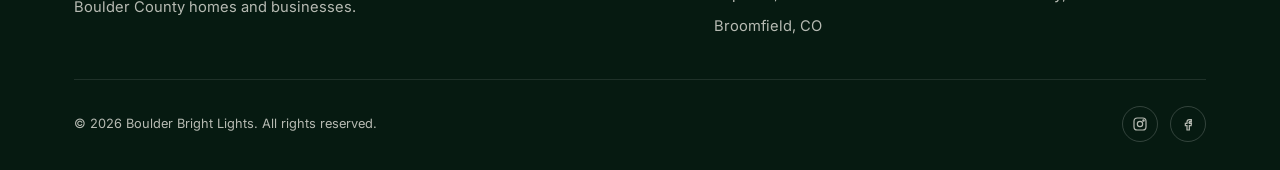
==== commit 80dc020e: "Bring the Who Are We and Contact pages up to the same festive standard Those two were the only pages" ====
--- a/index.html
+++ b/index.html
@@ -132,7 +132,7 @@
       <div class="card reveal">
         <div class="card-icon"><svg viewBox="0 0 24 24" fill="none" stroke="currentColor" stroke-width="1.8"><path d="M12 20h9"/><path d="M16.5 3.5a2.1 2.1 0 0 1 3 3L7 19l-4 1 1-4Z"/></svg></div>
         <h3>Design Consultation</h3>
-        <p>A personal walkthrough of your home to plan a custom display that fits your style and budget.</p>
+        <p>A personal walkthrough of your home to plan a custom display, with a quote based on the linear square footage of your house.</p>
       </div>
       <div class="card reveal">
         <div class="card-icon"><svg viewBox="0 0 24 24" fill="none" stroke="currentColor" stroke-width="1.8"><path d="M3 21h18"/><path d="M5 21V9l7-6 7 6v12"/><path d="M9 21v-6h6v6"/></svg></div>
--- a/css/style.css
+++ b/css/style.css
@@ -499,6 +499,28 @@
 .cta-band h2 { color: var(--white); font-size: clamp(2rem, 4vw, 2.9rem); }
 .cta-band p { color: rgba(251,248,241,0.85); max-width: 50ch; margin: 0 auto 34px; }
 .cta-actions { display: flex; gap: 16px; justify-content: center; flex-wrap: wrap; }
+
+/* ---------- Festive accents (shared) ---------- */
+.section-frosted {
+  position: relative;
+  background-image:
+    radial-gradient(rgba(199,154,69,0.16) 1.4px, transparent 1.4px),
+    radial-gradient(rgba(199,154,69,0.12) 1.4px, transparent 1.4px);
+  background-size: 42px 42px;
+  background-position: 0 0, 21px 21px;
+}
+.ribbon-top {
+  position: relative;
+  overflow: hidden;
+}
+.ribbon-top::before {
+  content: '';
+  position: absolute;
+  top: 0; left: 0; right: 0;
+  height: 5px;
+  background: linear-gradient(90deg, var(--pine-700), var(--gold-400) 25%, var(--berry) 50%, var(--gold-400) 75%, var(--pine-700));
+  z-index: 2;
+}
 
 /* ---------- Contact page ---------- */
 .contact-grid {
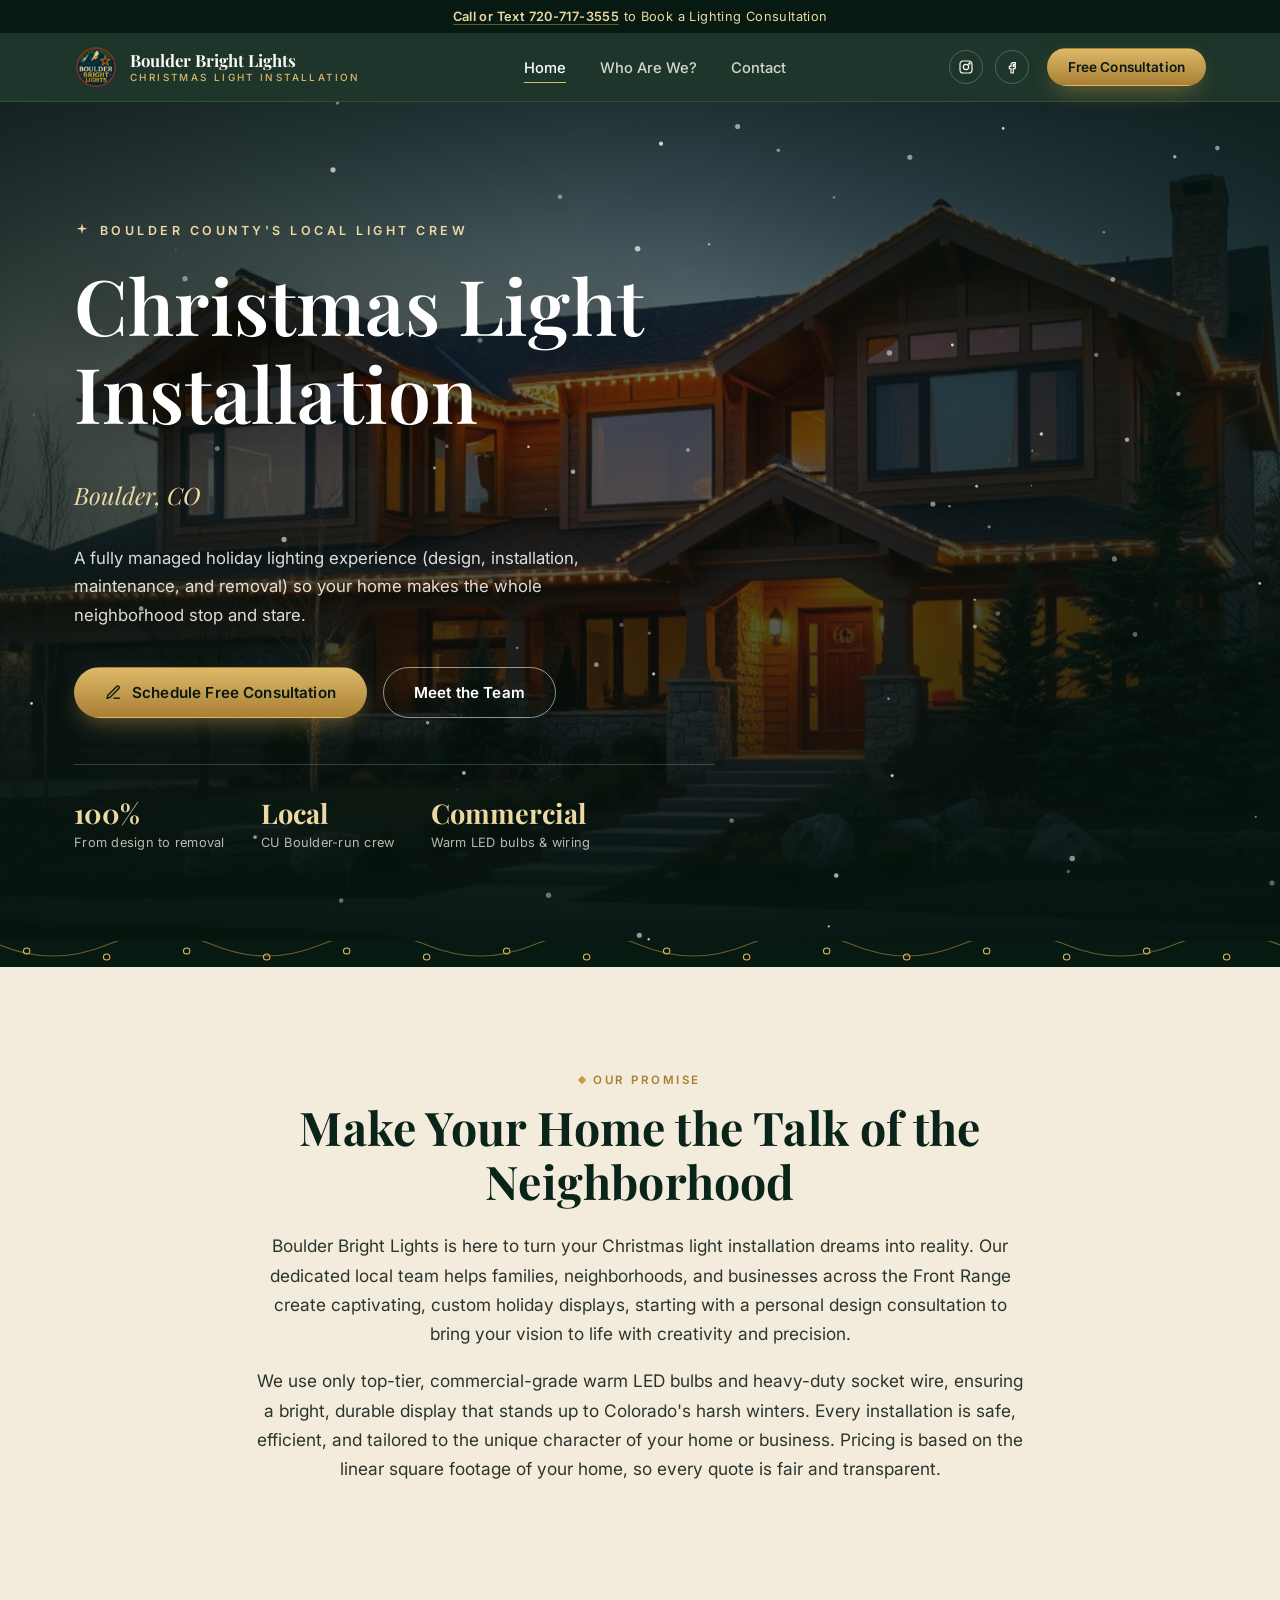
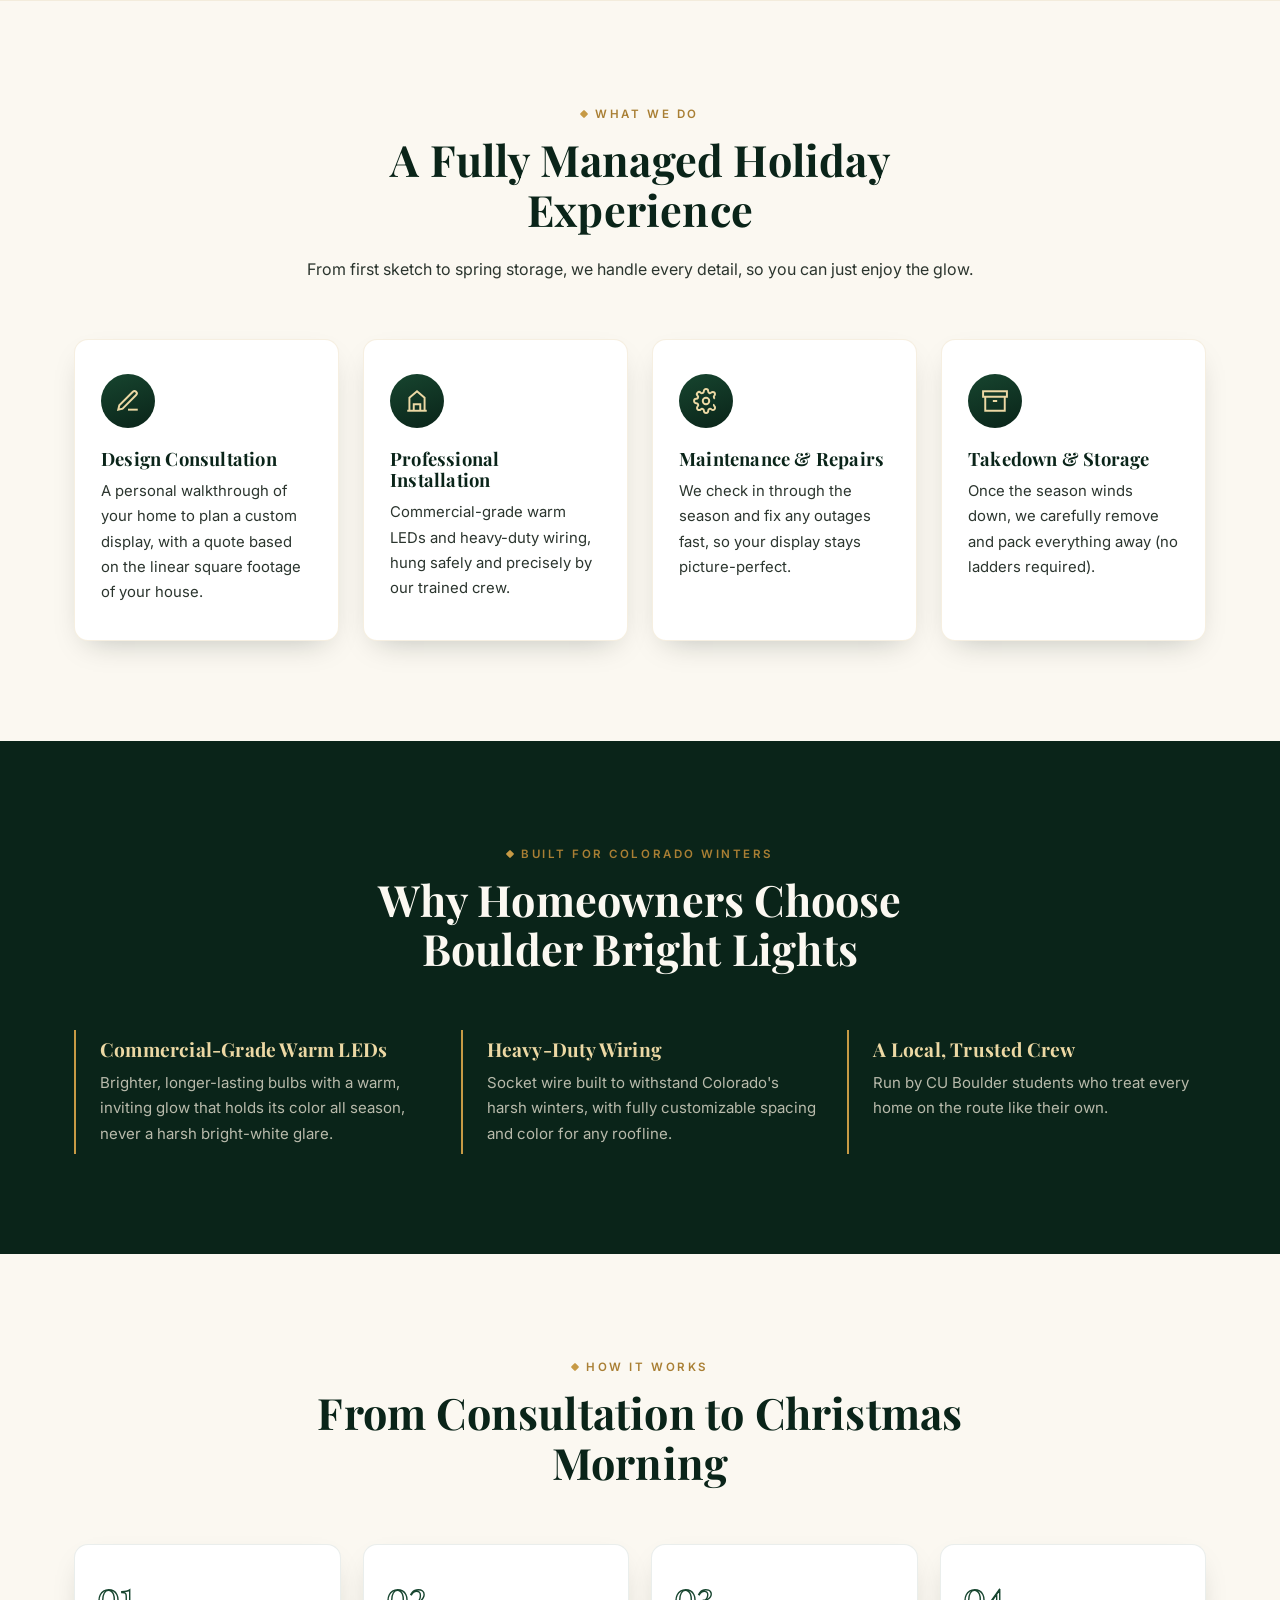
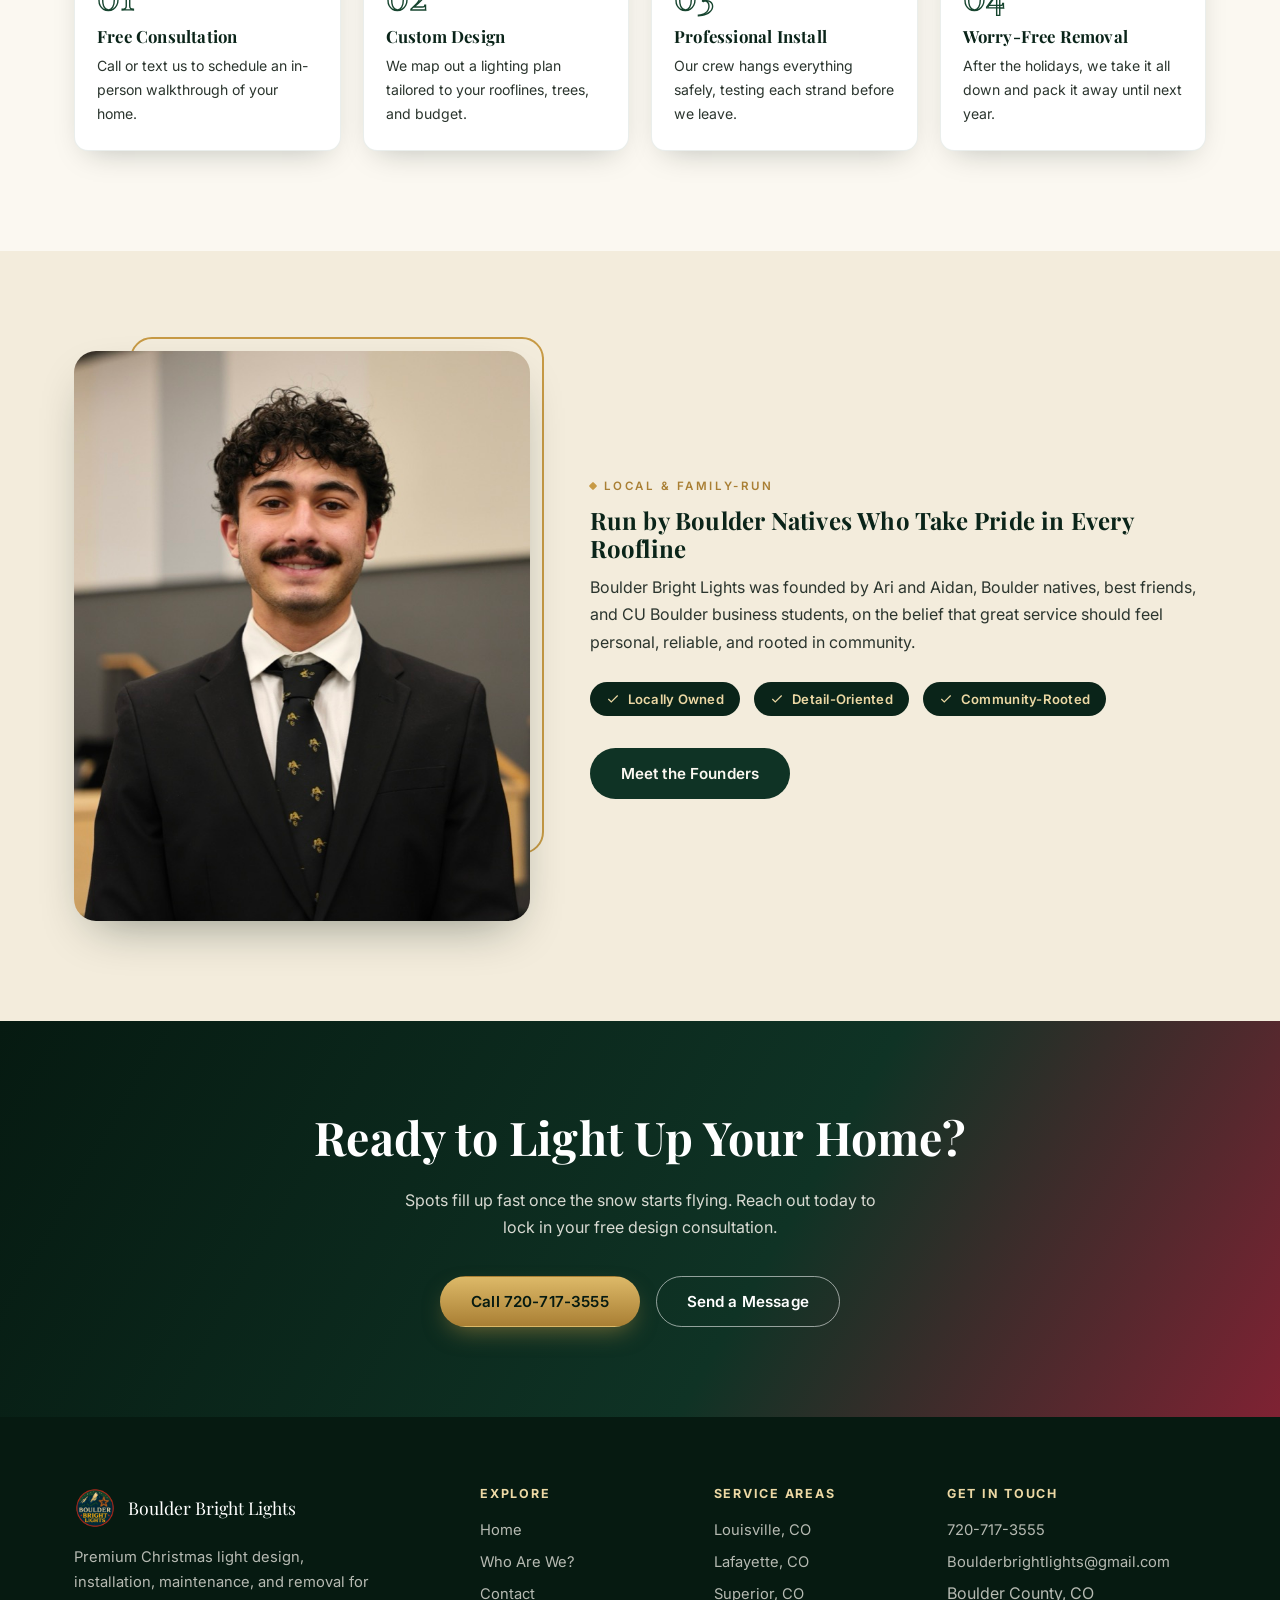
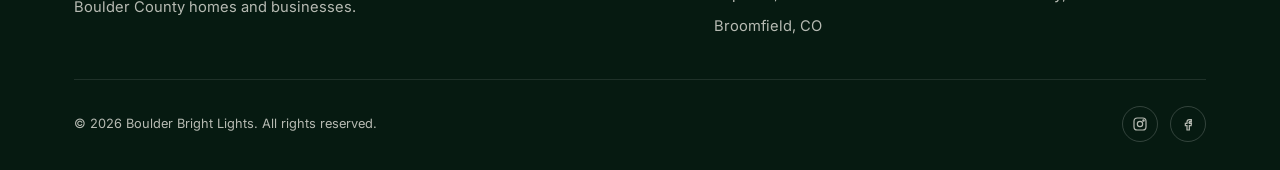
==== commit 7959ccfb: "Fix step 1 copy: consultations are in-person only Co-Authored-By: Claude Sonnet 5 <noreply@anthropic" ====
--- a/index.html
+++ b/index.html
@@ -186,7 +186,7 @@
       <div class="step reveal">
         <span class="step-num">01</span>
         <h3>Free Consultation</h3>
-        <p>Call or text us to schedule a walkthrough of your home, in person or virtually.</p>
+        <p>Call or text us to schedule an in-person walkthrough of your home.</p>
       </div>
       <div class="step reveal">
         <span class="step-num">02</span>
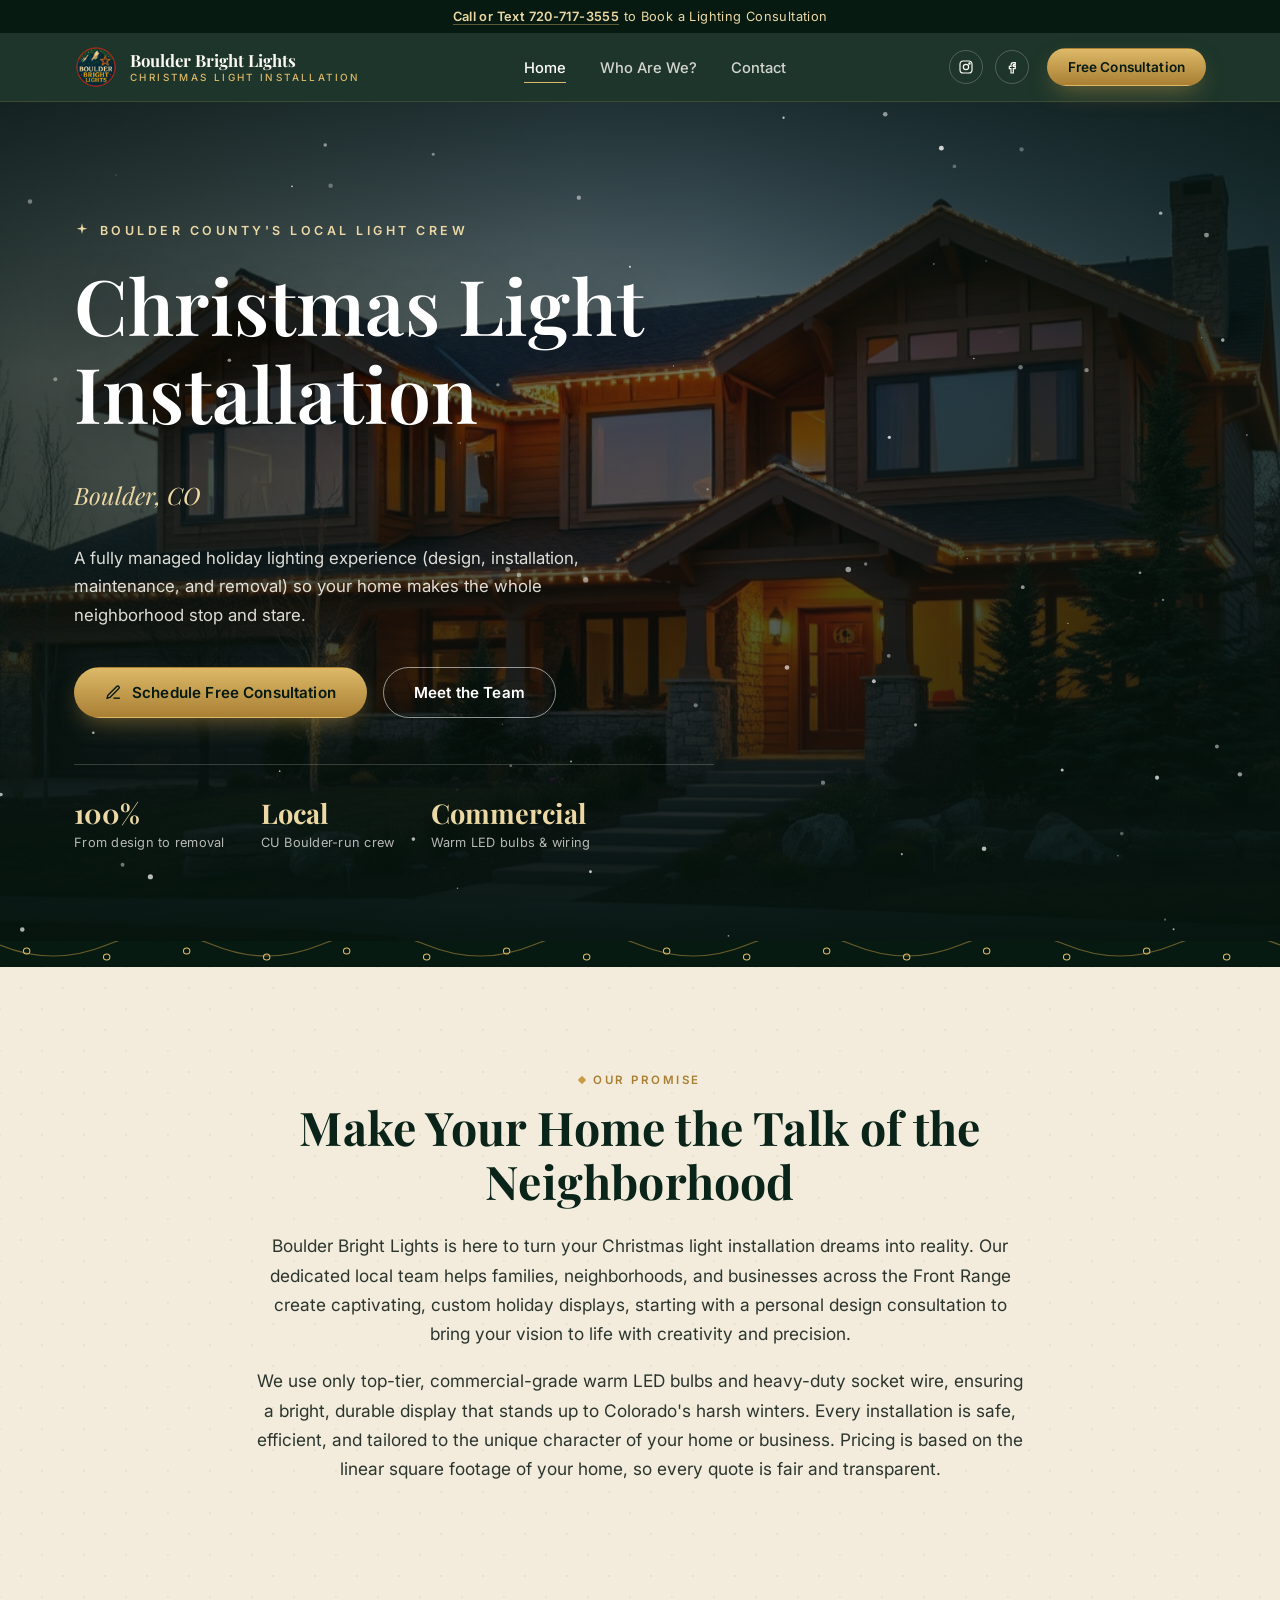
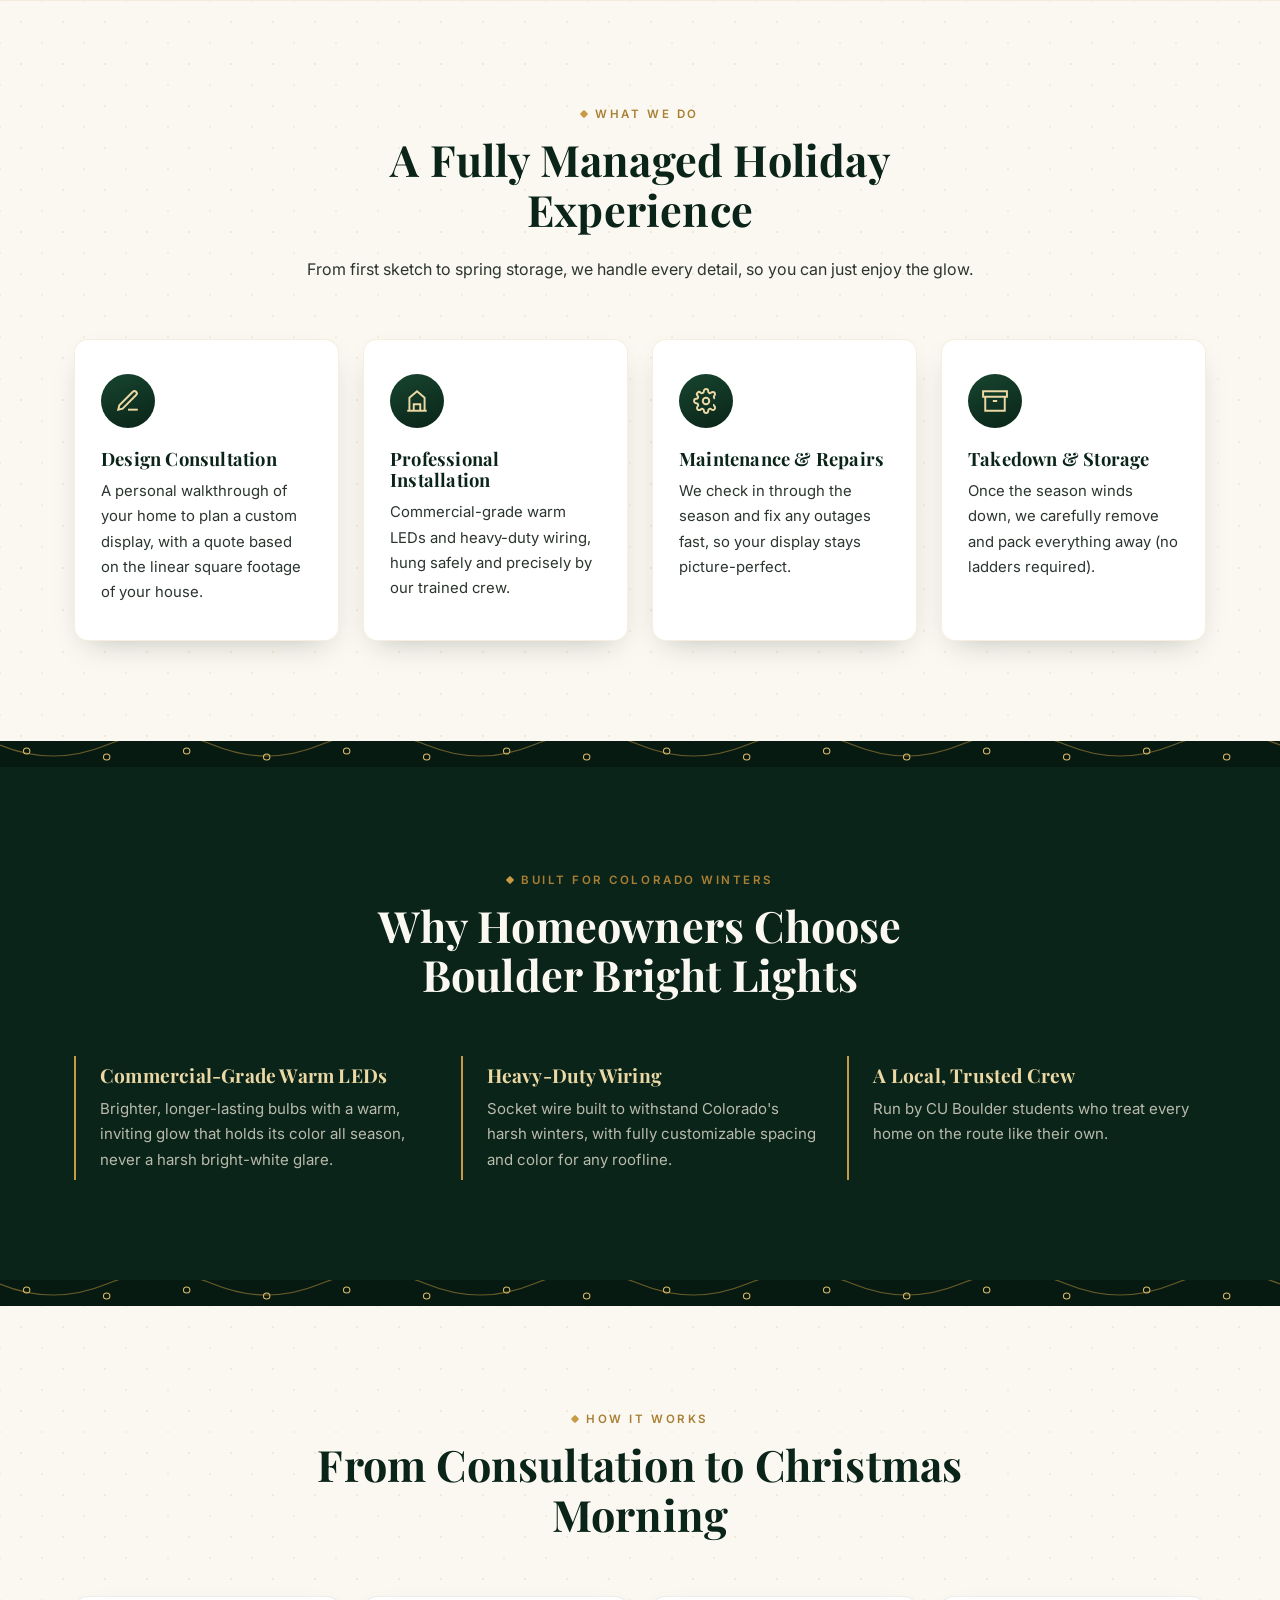
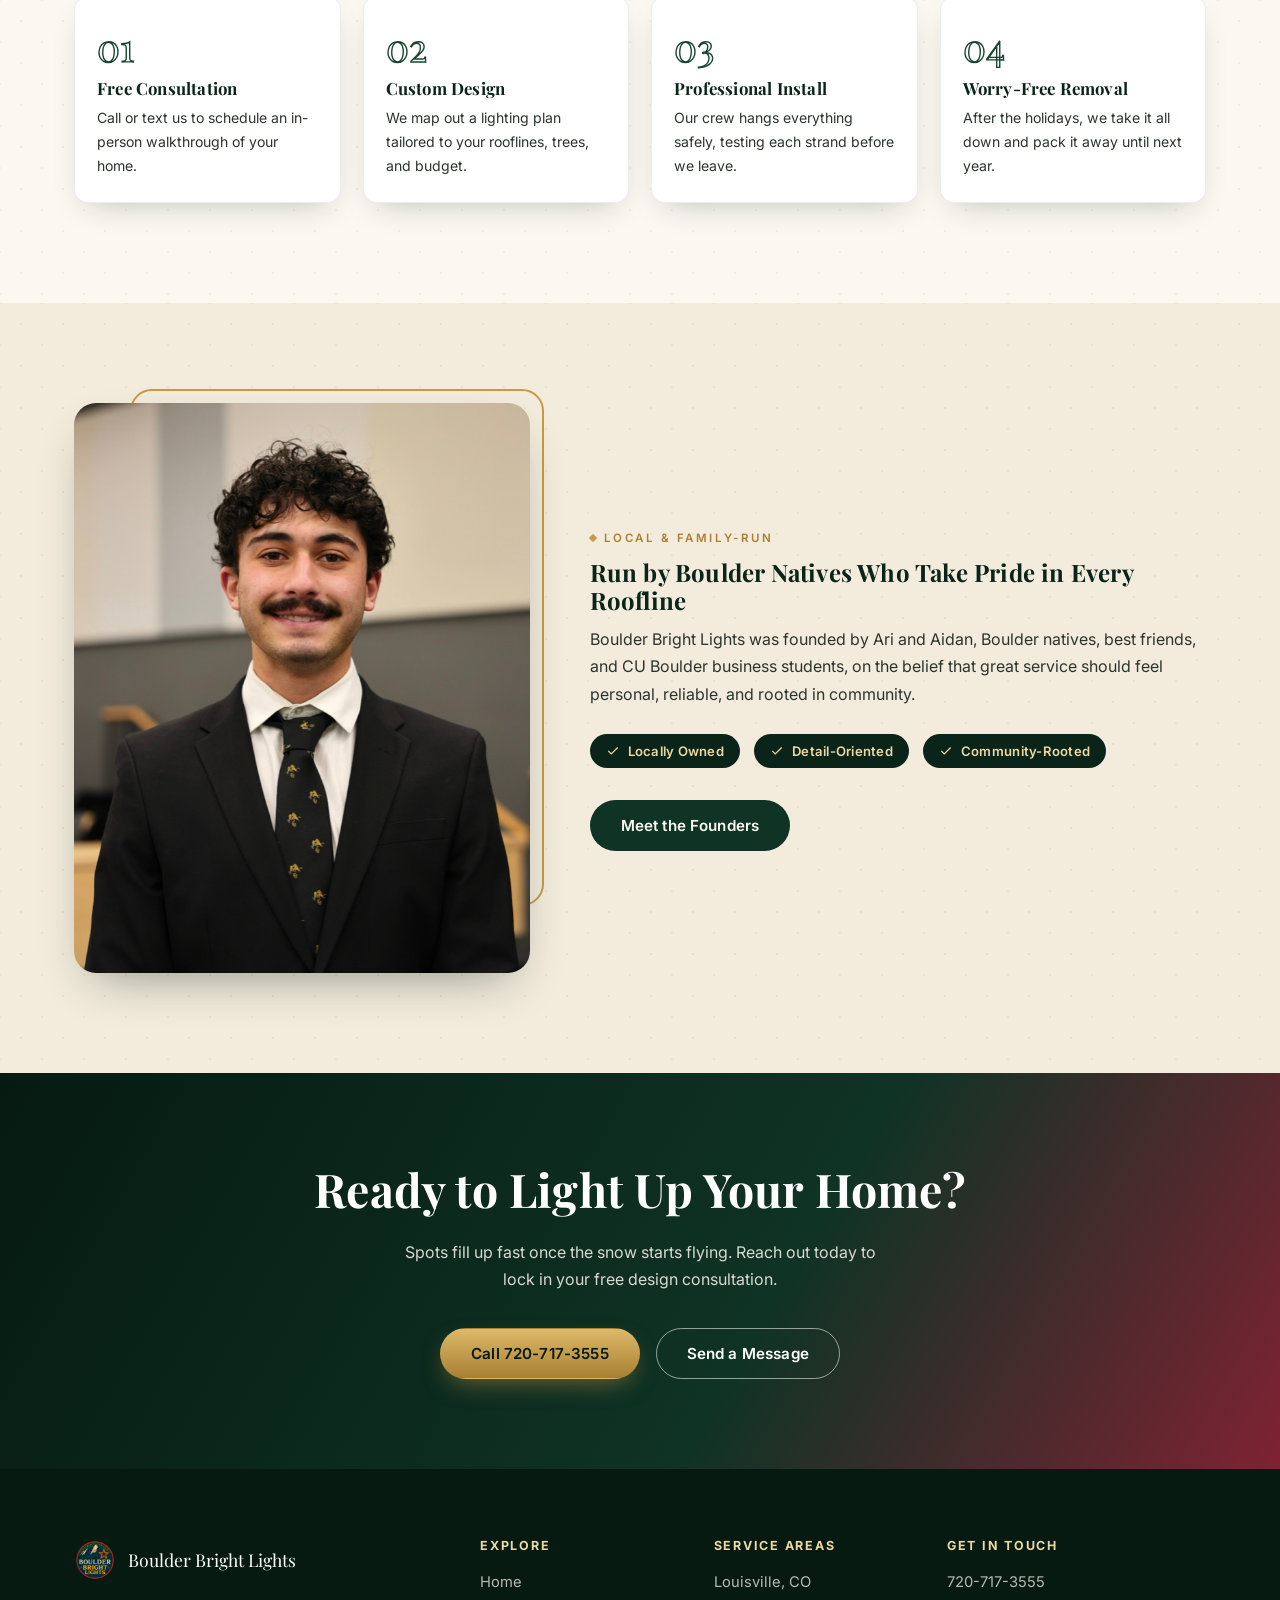
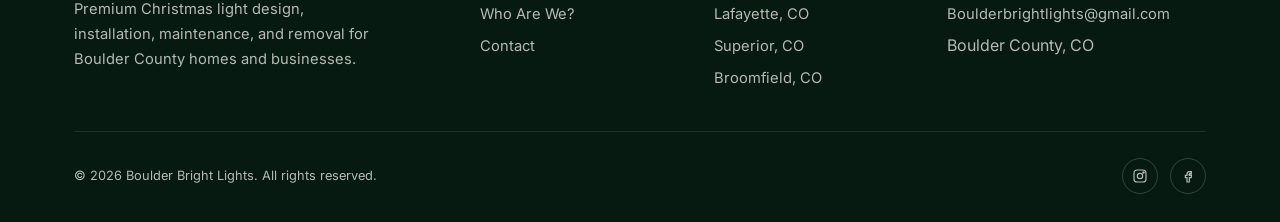
==== commit 9e10d1cd: "Add festive texture and light-strand dividers to homepage/city sections The middle of the homepage (" ====
--- a/index.html
+++ b/index.html
@@ -112,7 +112,7 @@
   </svg>
 </div>
 
-<section class="section section-cream">
+<section class="section section-cream section-frosted">
   <div class="container statement reveal">
     <div class="eyebrow" style="justify-content:center;">Our Promise</div>
     <h2>Make Your Home the Talk of the Neighborhood</h2>
@@ -121,7 +121,7 @@
   </div>
 </section>
 
-<section class="section">
+<section class="section section-frosted">
   <div class="container">
     <div class="section-head reveal">
       <div class="eyebrow" style="justify-content:center;">What We Do</div>
@@ -153,6 +153,36 @@
   </div>
 </section>
 
+<div class="light-strand" aria-hidden="true">
+  <svg viewBox="0 0 1200 26" preserveAspectRatio="none">
+    <path d="M0 4 Q 50 26 100 4 T 200 4 T 300 4 T 400 4 T 500 4 T 600 4 T 700 4 T 800 4 T 900 4 T 1000 4 T 1100 4 T 1200 4" stroke="#c79a45" stroke-width="1.2" fill="none" opacity="0.5"/>
+    <g fill="#ddb968">
+      <circle cx="25" cy="10"><animate attributeName="opacity" values="1;0.3;1" dur="2.4s" repeatCount="indefinite"/></circle>
+      <circle cx="100" cy="16"><animate attributeName="opacity" values="0.3;1;0.3" dur="2s" repeatCount="indefinite"/></circle>
+      <circle cx="175" cy="10"><animate attributeName="opacity" values="1;0.4;1" dur="2.8s" repeatCount="indefinite"/></circle>
+      <circle cx="250" cy="16"><animate attributeName="opacity" values="0.4;1;0.4" dur="2.2s" repeatCount="indefinite"/></circle>
+      <circle cx="325" cy="10"><animate attributeName="opacity" values="1;0.3;1" dur="2.6s" repeatCount="indefinite"/></circle>
+      <circle cx="400" cy="16"><animate attributeName="opacity" values="0.3;1;0.3" dur="1.9s" repeatCount="indefinite"/></circle>
+      <circle cx="475" cy="10"><animate attributeName="opacity" values="1;0.4;1" dur="2.5s" repeatCount="indefinite"/></circle>
+      <circle cx="550" cy="16"><animate attributeName="opacity" values="0.4;1;0.4" dur="2.1s" repeatCount="indefinite"/></circle>
+      <circle cx="625" cy="10"><animate attributeName="opacity" values="1;0.3;1" dur="2.7s" repeatCount="indefinite"/></circle>
+      <circle cx="700" cy="16"><animate attributeName="opacity" values="0.3;1;0.3" dur="2.3s" repeatCount="indefinite"/></circle>
+      <circle cx="775" cy="10"><animate attributeName="opacity" values="1;0.4;1" dur="2s" repeatCount="indefinite"/></circle>
+      <circle cx="850" cy="16"><animate attributeName="opacity" values="0.4;1;0.4" dur="2.6s" repeatCount="indefinite"/></circle>
+      <circle cx="925" cy="10"><animate attributeName="opacity" values="1;0.3;1" dur="2.4s" repeatCount="indefinite"/></circle>
+      <circle cx="1000" cy="16"><animate attributeName="opacity" values="0.3;1;0.3" dur="1.8s" repeatCount="indefinite"/></circle>
+      <circle cx="1075" cy="10"><animate attributeName="opacity" values="1;0.4;1" dur="2.9s" repeatCount="indefinite"/></circle>
+      <circle cx="1150" cy="16"><animate attributeName="opacity" values="0.4;1;0.4" dur="2.2s" repeatCount="indefinite"/></circle>
+    </g>
+    <g fill="none" stroke="#ddb968" stroke-width="1">
+      <circle cx="25" cy="10" r="3"/><circle cx="100" cy="16" r="3"/><circle cx="175" cy="10" r="3"/><circle cx="250" cy="16" r="3"/>
+      <circle cx="325" cy="10" r="3"/><circle cx="400" cy="16" r="3"/><circle cx="475" cy="10" r="3"/><circle cx="550" cy="16" r="3"/>
+      <circle cx="625" cy="10" r="3"/><circle cx="700" cy="16" r="3"/><circle cx="775" cy="10" r="3"/><circle cx="850" cy="16" r="3"/>
+      <circle cx="925" cy="10" r="3"/><circle cx="1000" cy="16" r="3"/><circle cx="1075" cy="10" r="3"/><circle cx="1150" cy="16" r="3"/>
+    </g>
+  </svg>
+</div>
+
 <section class="section section-pine">
   <div class="container">
     <div class="section-head reveal">
@@ -176,7 +206,37 @@
   </div>
 </section>
 
-<section class="section">
+<div class="light-strand" aria-hidden="true">
+  <svg viewBox="0 0 1200 26" preserveAspectRatio="none">
+    <path d="M0 4 Q 50 26 100 4 T 200 4 T 300 4 T 400 4 T 500 4 T 600 4 T 700 4 T 800 4 T 900 4 T 1000 4 T 1100 4 T 1200 4" stroke="#c79a45" stroke-width="1.2" fill="none" opacity="0.5"/>
+    <g fill="#ddb968">
+      <circle cx="25" cy="10"><animate attributeName="opacity" values="1;0.3;1" dur="2.4s" repeatCount="indefinite"/></circle>
+      <circle cx="100" cy="16"><animate attributeName="opacity" values="0.3;1;0.3" dur="2s" repeatCount="indefinite"/></circle>
+      <circle cx="175" cy="10"><animate attributeName="opacity" values="1;0.4;1" dur="2.8s" repeatCount="indefinite"/></circle>
+      <circle cx="250" cy="16"><animate attributeName="opacity" values="0.4;1;0.4" dur="2.2s" repeatCount="indefinite"/></circle>
+      <circle cx="325" cy="10"><animate attributeName="opacity" values="1;0.3;1" dur="2.6s" repeatCount="indefinite"/></circle>
+      <circle cx="400" cy="16"><animate attributeName="opacity" values="0.3;1;0.3" dur="1.9s" repeatCount="indefinite"/></circle>
+      <circle cx="475" cy="10"><animate attributeName="opacity" values="1;0.4;1" dur="2.5s" repeatCount="indefinite"/></circle>
+      <circle cx="550" cy="16"><animate attributeName="opacity" values="0.4;1;0.4" dur="2.1s" repeatCount="indefinite"/></circle>
+      <circle cx="625" cy="10"><animate attributeName="opacity" values="1;0.3;1" dur="2.7s" repeatCount="indefinite"/></circle>
+      <circle cx="700" cy="16"><animate attributeName="opacity" values="0.3;1;0.3" dur="2.3s" repeatCount="indefinite"/></circle>
+      <circle cx="775" cy="10"><animate attributeName="opacity" values="1;0.4;1" dur="2s" repeatCount="indefinite"/></circle>
+      <circle cx="850" cy="16"><animate attributeName="opacity" values="0.4;1;0.4" dur="2.6s" repeatCount="indefinite"/></circle>
+      <circle cx="925" cy="10"><animate attributeName="opacity" values="1;0.3;1" dur="2.4s" repeatCount="indefinite"/></circle>
+      <circle cx="1000" cy="16"><animate attributeName="opacity" values="0.3;1;0.3" dur="1.8s" repeatCount="indefinite"/></circle>
+      <circle cx="1075" cy="10"><animate attributeName="opacity" values="1;0.4;1" dur="2.9s" repeatCount="indefinite"/></circle>
+      <circle cx="1150" cy="16"><animate attributeName="opacity" values="0.4;1;0.4" dur="2.2s" repeatCount="indefinite"/></circle>
+    </g>
+    <g fill="none" stroke="#ddb968" stroke-width="1">
+      <circle cx="25" cy="10" r="3"/><circle cx="100" cy="16" r="3"/><circle cx="175" cy="10" r="3"/><circle cx="250" cy="16" r="3"/>
+      <circle cx="325" cy="10" r="3"/><circle cx="400" cy="16" r="3"/><circle cx="475" cy="10" r="3"/><circle cx="550" cy="16" r="3"/>
+      <circle cx="625" cy="10" r="3"/><circle cx="700" cy="16" r="3"/><circle cx="775" cy="10" r="3"/><circle cx="850" cy="16" r="3"/>
+      <circle cx="925" cy="10" r="3"/><circle cx="1000" cy="16" r="3"/><circle cx="1075" cy="10" r="3"/><circle cx="1150" cy="16" r="3"/>
+    </g>
+  </svg>
+</div>
+
+<section class="section section-frosted">
   <div class="container">
     <div class="section-head reveal">
       <div class="eyebrow" style="justify-content:center;">How It Works</div>
@@ -207,7 +267,7 @@
   </div>
 </section>
 
-<section class="section section-cream">
+<section class="section section-cream section-frosted">
   <div class="container">
     <div class="split reveal">
       <div class="split-media">
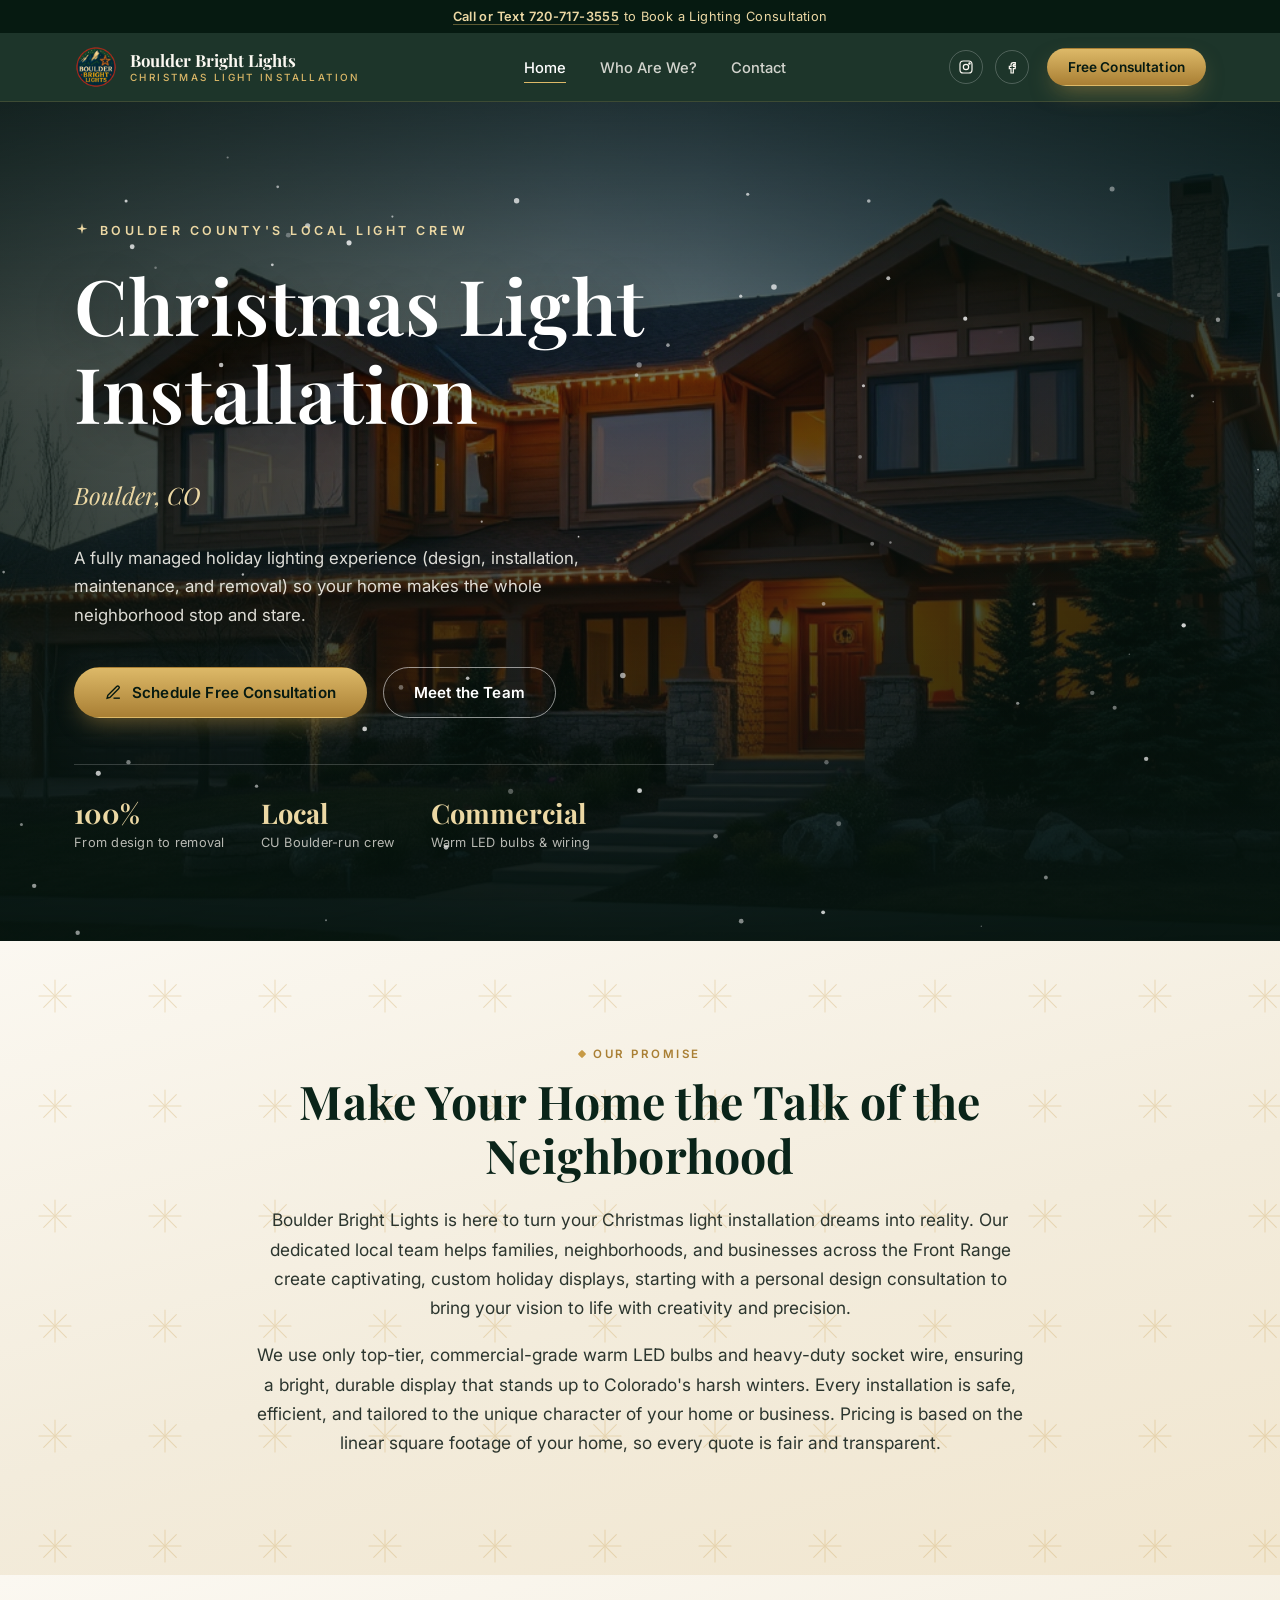
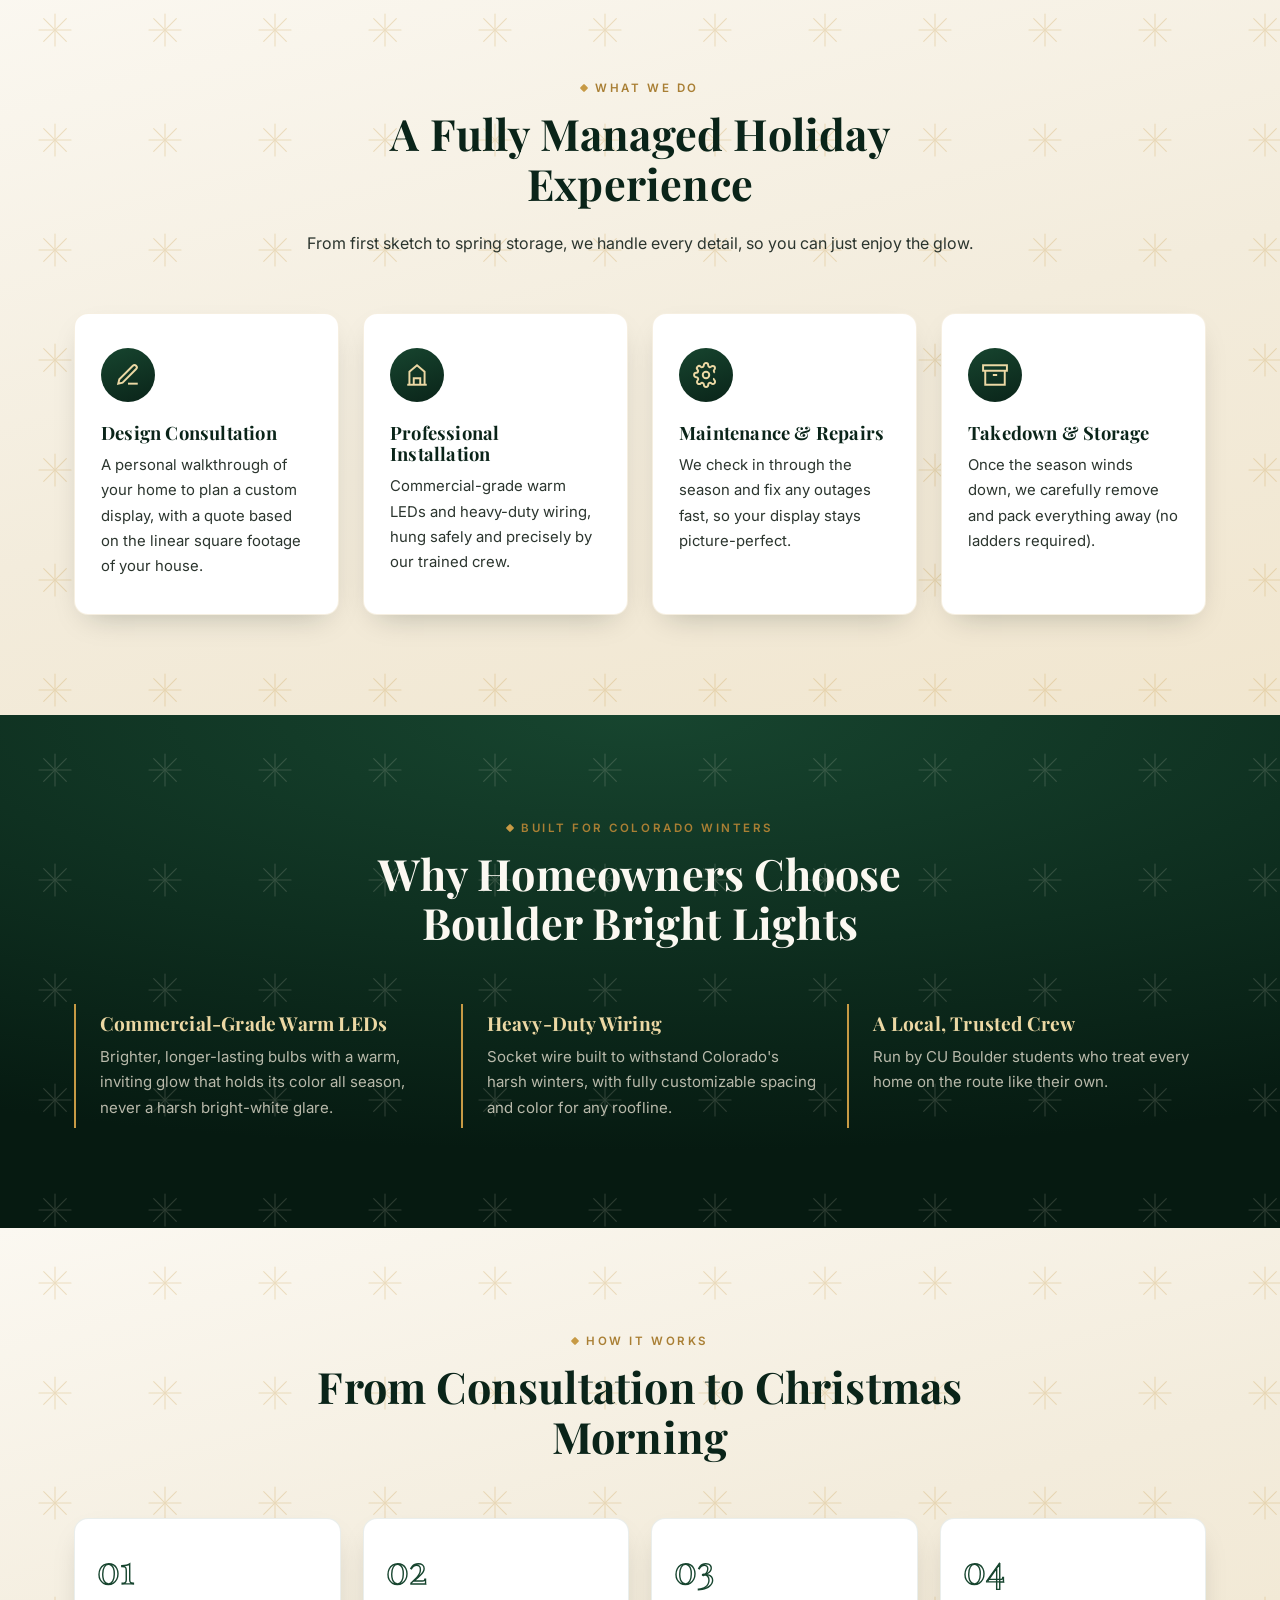
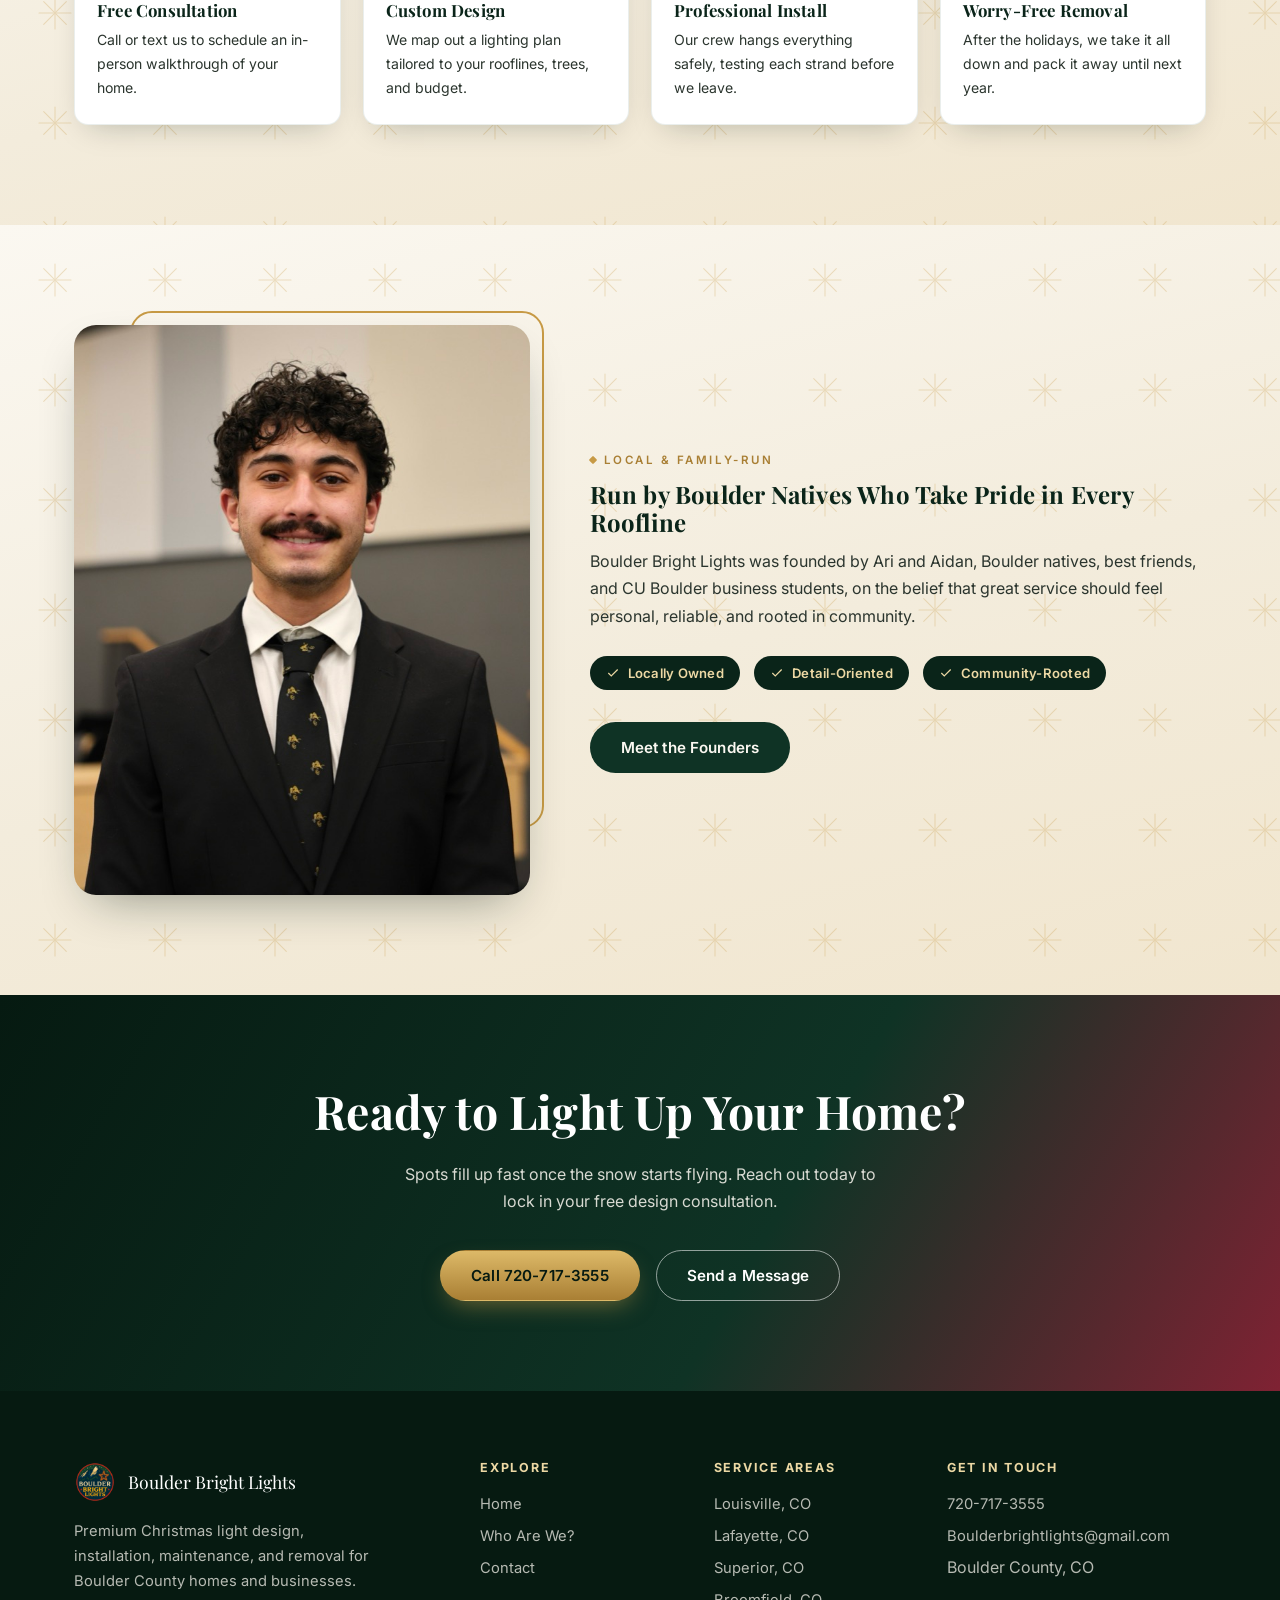
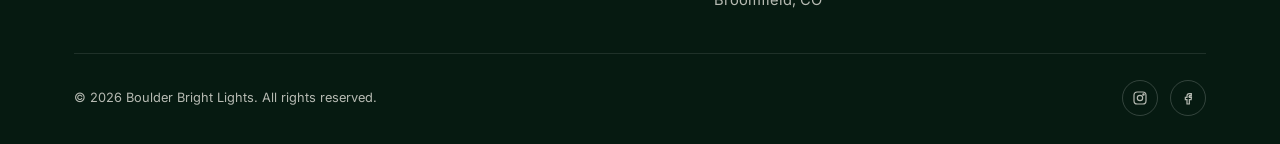
==== commit 3cc4c9ee: "Replace light-strand dividers with real snowflake-textured backgrounds Removed the gold light-strand" ====
--- a/index.html
+++ b/index.html
@@ -82,36 +82,6 @@
   </div>
 </section>
 
-<div class="light-strand" aria-hidden="true">
-  <svg viewBox="0 0 1200 26" preserveAspectRatio="none">
-    <path d="M0 4 Q 50 26 100 4 T 200 4 T 300 4 T 400 4 T 500 4 T 600 4 T 700 4 T 800 4 T 900 4 T 1000 4 T 1100 4 T 1200 4" stroke="#c79a45" stroke-width="1.2" fill="none" opacity="0.5"/>
-    <g fill="#ddb968">
-      <circle cx="25" cy="10"><animate attributeName="opacity" values="1;0.3;1" dur="2.4s" repeatCount="indefinite"/></circle>
-      <circle cx="100" cy="16"><animate attributeName="opacity" values="0.3;1;0.3" dur="2s" repeatCount="indefinite"/></circle>
-      <circle cx="175" cy="10"><animate attributeName="opacity" values="1;0.4;1" dur="2.8s" repeatCount="indefinite"/></circle>
-      <circle cx="250" cy="16"><animate attributeName="opacity" values="0.4;1;0.4" dur="2.2s" repeatCount="indefinite"/></circle>
-      <circle cx="325" cy="10"><animate attributeName="opacity" values="1;0.3;1" dur="2.6s" repeatCount="indefinite"/></circle>
-      <circle cx="400" cy="16"><animate attributeName="opacity" values="0.3;1;0.3" dur="1.9s" repeatCount="indefinite"/></circle>
-      <circle cx="475" cy="10"><animate attributeName="opacity" values="1;0.4;1" dur="2.5s" repeatCount="indefinite"/></circle>
-      <circle cx="550" cy="16"><animate attributeName="opacity" values="0.4;1;0.4" dur="2.1s" repeatCount="indefinite"/></circle>
-      <circle cx="625" cy="10"><animate attributeName="opacity" values="1;0.3;1" dur="2.7s" repeatCount="indefinite"/></circle>
-      <circle cx="700" cy="16"><animate attributeName="opacity" values="0.3;1;0.3" dur="2.3s" repeatCount="indefinite"/></circle>
-      <circle cx="775" cy="10"><animate attributeName="opacity" values="1;0.4;1" dur="2s" repeatCount="indefinite"/></circle>
-      <circle cx="850" cy="16"><animate attributeName="opacity" values="0.4;1;0.4" dur="2.6s" repeatCount="indefinite"/></circle>
-      <circle cx="925" cy="10"><animate attributeName="opacity" values="1;0.3;1" dur="2.4s" repeatCount="indefinite"/></circle>
-      <circle cx="1000" cy="16"><animate attributeName="opacity" values="0.3;1;0.3" dur="1.8s" repeatCount="indefinite"/></circle>
-      <circle cx="1075" cy="10"><animate attributeName="opacity" values="1;0.4;1" dur="2.9s" repeatCount="indefinite"/></circle>
-      <circle cx="1150" cy="16"><animate attributeName="opacity" values="0.4;1;0.4" dur="2.2s" repeatCount="indefinite"/></circle>
-    </g>
-    <g fill="none" stroke="#ddb968" stroke-width="1">
-      <circle cx="25" cy="10" r="3"/><circle cx="100" cy="16" r="3"/><circle cx="175" cy="10" r="3"/><circle cx="250" cy="16" r="3"/>
-      <circle cx="325" cy="10" r="3"/><circle cx="400" cy="16" r="3"/><circle cx="475" cy="10" r="3"/><circle cx="550" cy="16" r="3"/>
-      <circle cx="625" cy="10" r="3"/><circle cx="700" cy="16" r="3"/><circle cx="775" cy="10" r="3"/><circle cx="850" cy="16" r="3"/>
-      <circle cx="925" cy="10" r="3"/><circle cx="1000" cy="16" r="3"/><circle cx="1075" cy="10" r="3"/><circle cx="1150" cy="16" r="3"/>
-    </g>
-  </svg>
-</div>
-
 <section class="section section-cream section-frosted">
   <div class="container statement reveal">
     <div class="eyebrow" style="justify-content:center;">Our Promise</div>
@@ -153,36 +123,6 @@
   </div>
 </section>
 
-<div class="light-strand" aria-hidden="true">
-  <svg viewBox="0 0 1200 26" preserveAspectRatio="none">
-    <path d="M0 4 Q 50 26 100 4 T 200 4 T 300 4 T 400 4 T 500 4 T 600 4 T 700 4 T 800 4 T 900 4 T 1000 4 T 1100 4 T 1200 4" stroke="#c79a45" stroke-width="1.2" fill="none" opacity="0.5"/>
-    <g fill="#ddb968">
-      <circle cx="25" cy="10"><animate attributeName="opacity" values="1;0.3;1" dur="2.4s" repeatCount="indefinite"/></circle>
-      <circle cx="100" cy="16"><animate attributeName="opacity" values="0.3;1;0.3" dur="2s" repeatCount="indefinite"/></circle>
-      <circle cx="175" cy="10"><animate attributeName="opacity" values="1;0.4;1" dur="2.8s" repeatCount="indefinite"/></circle>
-      <circle cx="250" cy="16"><animate attributeName="opacity" values="0.4;1;0.4" dur="2.2s" repeatCount="indefinite"/></circle>
-      <circle cx="325" cy="10"><animate attributeName="opacity" values="1;0.3;1" dur="2.6s" repeatCount="indefinite"/></circle>
-      <circle cx="400" cy="16"><animate attributeName="opacity" values="0.3;1;0.3" dur="1.9s" repeatCount="indefinite"/></circle>
-      <circle cx="475" cy="10"><animate attributeName="opacity" values="1;0.4;1" dur="2.5s" repeatCount="indefinite"/></circle>
-      <circle cx="550" cy="16"><animate attributeName="opacity" values="0.4;1;0.4" dur="2.1s" repeatCount="indefinite"/></circle>
-      <circle cx="625" cy="10"><animate attributeName="opacity" values="1;0.3;1" dur="2.7s" repeatCount="indefinite"/></circle>
-      <circle cx="700" cy="16"><animate attributeName="opacity" values="0.3;1;0.3" dur="2.3s" repeatCount="indefinite"/></circle>
-      <circle cx="775" cy="10"><animate attributeName="opacity" values="1;0.4;1" dur="2s" repeatCount="indefinite"/></circle>
-      <circle cx="850" cy="16"><animate attributeName="opacity" values="0.4;1;0.4" dur="2.6s" repeatCount="indefinite"/></circle>
-      <circle cx="925" cy="10"><animate attributeName="opacity" values="1;0.3;1" dur="2.4s" repeatCount="indefinite"/></circle>
-      <circle cx="1000" cy="16"><animate attributeName="opacity" values="0.3;1;0.3" dur="1.8s" repeatCount="indefinite"/></circle>
-      <circle cx="1075" cy="10"><animate attributeName="opacity" values="1;0.4;1" dur="2.9s" repeatCount="indefinite"/></circle>
-      <circle cx="1150" cy="16"><animate attributeName="opacity" values="0.4;1;0.4" dur="2.2s" repeatCount="indefinite"/></circle>
-    </g>
-    <g fill="none" stroke="#ddb968" stroke-width="1">
-      <circle cx="25" cy="10" r="3"/><circle cx="100" cy="16" r="3"/><circle cx="175" cy="10" r="3"/><circle cx="250" cy="16" r="3"/>
-      <circle cx="325" cy="10" r="3"/><circle cx="400" cy="16" r="3"/><circle cx="475" cy="10" r="3"/><circle cx="550" cy="16" r="3"/>
-      <circle cx="625" cy="10" r="3"/><circle cx="700" cy="16" r="3"/><circle cx="775" cy="10" r="3"/><circle cx="850" cy="16" r="3"/>
-      <circle cx="925" cy="10" r="3"/><circle cx="1000" cy="16" r="3"/><circle cx="1075" cy="10" r="3"/><circle cx="1150" cy="16" r="3"/>
-    </g>
-  </svg>
-</div>
-
 <section class="section section-pine">
   <div class="container">
     <div class="section-head reveal">
@@ -205,36 +145,6 @@
     </div>
   </div>
 </section>
-
-<div class="light-strand" aria-hidden="true">
-  <svg viewBox="0 0 1200 26" preserveAspectRatio="none">
-    <path d="M0 4 Q 50 26 100 4 T 200 4 T 300 4 T 400 4 T 500 4 T 600 4 T 700 4 T 800 4 T 900 4 T 1000 4 T 1100 4 T 1200 4" stroke="#c79a45" stroke-width="1.2" fill="none" opacity="0.5"/>
-    <g fill="#ddb968">
-      <circle cx="25" cy="10"><animate attributeName="opacity" values="1;0.3;1" dur="2.4s" repeatCount="indefinite"/></circle>
-      <circle cx="100" cy="16"><animate attributeName="opacity" values="0.3;1;0.3" dur="2s" repeatCount="indefinite"/></circle>
-      <circle cx="175" cy="10"><animate attributeName="opacity" values="1;0.4;1" dur="2.8s" repeatCount="indefinite"/></circle>
-      <circle cx="250" cy="16"><animate attributeName="opacity" values="0.4;1;0.4" dur="2.2s" repeatCount="indefinite"/></circle>
-      <circle cx="325" cy="10"><animate attributeName="opacity" values="1;0.3;1" dur="2.6s" repeatCount="indefinite"/></circle>
-      <circle cx="400" cy="16"><animate attributeName="opacity" values="0.3;1;0.3" dur="1.9s" repeatCount="indefinite"/></circle>
-      <circle cx="475" cy="10"><animate attributeName="opacity" values="1;0.4;1" dur="2.5s" repeatCount="indefinite"/></circle>
-      <circle cx="550" cy="16"><animate attributeName="opacity" values="0.4;1;0.4" dur="2.1s" repeatCount="indefinite"/></circle>
-      <circle cx="625" cy="10"><animate attributeName="opacity" values="1;0.3;1" dur="2.7s" repeatCount="indefinite"/></circle>
-      <circle cx="700" cy="16"><animate attributeName="opacity" values="0.3;1;0.3" dur="2.3s" repeatCount="indefinite"/></circle>
-      <circle cx="775" cy="10"><animate attributeName="opacity" values="1;0.4;1" dur="2s" repeatCount="indefinite"/></circle>
-      <circle cx="850" cy="16"><animate attributeName="opacity" values="0.4;1;0.4" dur="2.6s" repeatCount="indefinite"/></circle>
-      <circle cx="925" cy="10"><animate attributeName="opacity" values="1;0.3;1" dur="2.4s" repeatCount="indefinite"/></circle>
-      <circle cx="1000" cy="16"><animate attributeName="opacity" values="0.3;1;0.3" dur="1.8s" repeatCount="indefinite"/></circle>
-      <circle cx="1075" cy="10"><animate attributeName="opacity" values="1;0.4;1" dur="2.9s" repeatCount="indefinite"/></circle>
-      <circle cx="1150" cy="16"><animate attributeName="opacity" values="0.4;1;0.4" dur="2.2s" repeatCount="indefinite"/></circle>
-    </g>
-    <g fill="none" stroke="#ddb968" stroke-width="1">
-      <circle cx="25" cy="10" r="3"/><circle cx="100" cy="16" r="3"/><circle cx="175" cy="10" r="3"/><circle cx="250" cy="16" r="3"/>
-      <circle cx="325" cy="10" r="3"/><circle cx="400" cy="16" r="3"/><circle cx="475" cy="10" r="3"/><circle cx="550" cy="16" r="3"/>
-      <circle cx="625" cy="10" r="3"/><circle cx="700" cy="16" r="3"/><circle cx="775" cy="10" r="3"/><circle cx="850" cy="16" r="3"/>
-      <circle cx="925" cy="10" r="3"/><circle cx="1000" cy="16" r="3"/><circle cx="1075" cy="10" r="3"/><circle cx="1150" cy="16" r="3"/>
-    </g>
-  </svg>
-</div>
 
 <section class="section section-frosted">
   <div class="container">
--- a/css/style.css
+++ b/css/style.css
@@ -318,15 +318,6 @@
 }
 .hero-stat span { font-size: 0.8rem; color: rgba(251,248,241,0.72); letter-spacing: 0.02em; }
 
-/* light strand divider */
-.light-strand {
-  position: relative;
-  height: 26px;
-  background: var(--pine-950);
-  overflow: hidden;
-}
-.light-strand svg { width: 100%; height: 100%; display: block; }
-
 /* ---------- Small page hero (about/contact) ---------- */
 .page-hero {
   position: relative;
@@ -343,12 +334,15 @@
 .section { padding: 100px 0; }
 .section-tight { padding: 70px 0; }
 .section-pine {
-  background: var(--pine-900);
+  background-image:
+    url("data:image/svg+xml,%3Csvg%20xmlns%3D%27http%3A%2F%2Fwww.w3.org%2F2000%2Fsvg%27%20width%3D%27110%27%20height%3D%27110%27%20viewBox%3D%270%200%20110%20110%27%3E%3Cg%20transform%3D%27translate%2855%2C55%29%27%20stroke%3D%27%23f3ecdc%27%20stroke-width%3D%271.1%27%20stroke-linecap%3D%27round%27%20fill%3D%27none%27%20opacity%3D%270.16%27%3E%3Cline%20x1%3D%270%27%20y1%3D%27-16%27%20x2%3D%270%27%20y2%3D%2716%27%2F%3E%3Cline%20x1%3D%27-16%27%20y1%3D%270%27%20x2%3D%2716%27%20y2%3D%270%27%2F%3E%3Cline%20x1%3D%27-11.3%27%20y1%3D%27-11.3%27%20x2%3D%2711.3%27%20y2%3D%2711.3%27%2F%3E%3Cline%20x1%3D%27-11.3%27%20y1%3D%2711.3%27%20x2%3D%2711.3%27%20y2%3D%27-11.3%27%2F%3E%3C%2Fg%3E%3C%2Fsvg%3E"),
+    radial-gradient(ellipse 140% 100% at 50% 0%, var(--pine-700), var(--pine-950) 85%);
+  background-size: 110px 110px, 100% 100%;
   color: var(--cream-50);
 }
 .section-pine h2 { color: var(--cream-50); }
 .section-pine p { color: rgba(243,236,220,0.78); }
-.section-cream { background: var(--cream-100); }
+.section-cream { background: linear-gradient(165deg, var(--cream-50), var(--cream-100) 55%, #f1e6cf 100%); }
 
 .section-head {
   max-width: 680px;
@@ -504,10 +498,9 @@
 .section-frosted {
   position: relative;
   background-image:
-    radial-gradient(rgba(199,154,69,0.16) 1.4px, transparent 1.4px),
-    radial-gradient(rgba(199,154,69,0.12) 1.4px, transparent 1.4px);
-  background-size: 42px 42px;
-  background-position: 0 0, 21px 21px;
+    url("data:image/svg+xml,%3Csvg%20xmlns%3D%27http%3A%2F%2Fwww.w3.org%2F2000%2Fsvg%27%20width%3D%27110%27%20height%3D%27110%27%20viewBox%3D%270%200%20110%20110%27%3E%3Cg%20transform%3D%27translate%2855%2C55%29%27%20stroke%3D%27%23c79a45%27%20stroke-width%3D%271.1%27%20stroke-linecap%3D%27round%27%20fill%3D%27none%27%20opacity%3D%270.28%27%3E%3Cline%20x1%3D%270%27%20y1%3D%27-16%27%20x2%3D%270%27%20y2%3D%2716%27%2F%3E%3Cline%20x1%3D%27-16%27%20y1%3D%270%27%20x2%3D%2716%27%20y2%3D%270%27%2F%3E%3Cline%20x1%3D%27-11.3%27%20y1%3D%27-11.3%27%20x2%3D%2711.3%27%20y2%3D%2711.3%27%2F%3E%3Cline%20x1%3D%27-11.3%27%20y1%3D%2711.3%27%20x2%3D%2711.3%27%20y2%3D%27-11.3%27%2F%3E%3C%2Fg%3E%3C%2Fsvg%3E"),
+    linear-gradient(165deg, var(--cream-50), var(--cream-100) 55%, #f1e6cf 100%);
+  background-size: 110px 110px, 100% 100%;
 }
 .ribbon-top {
   position: relative;
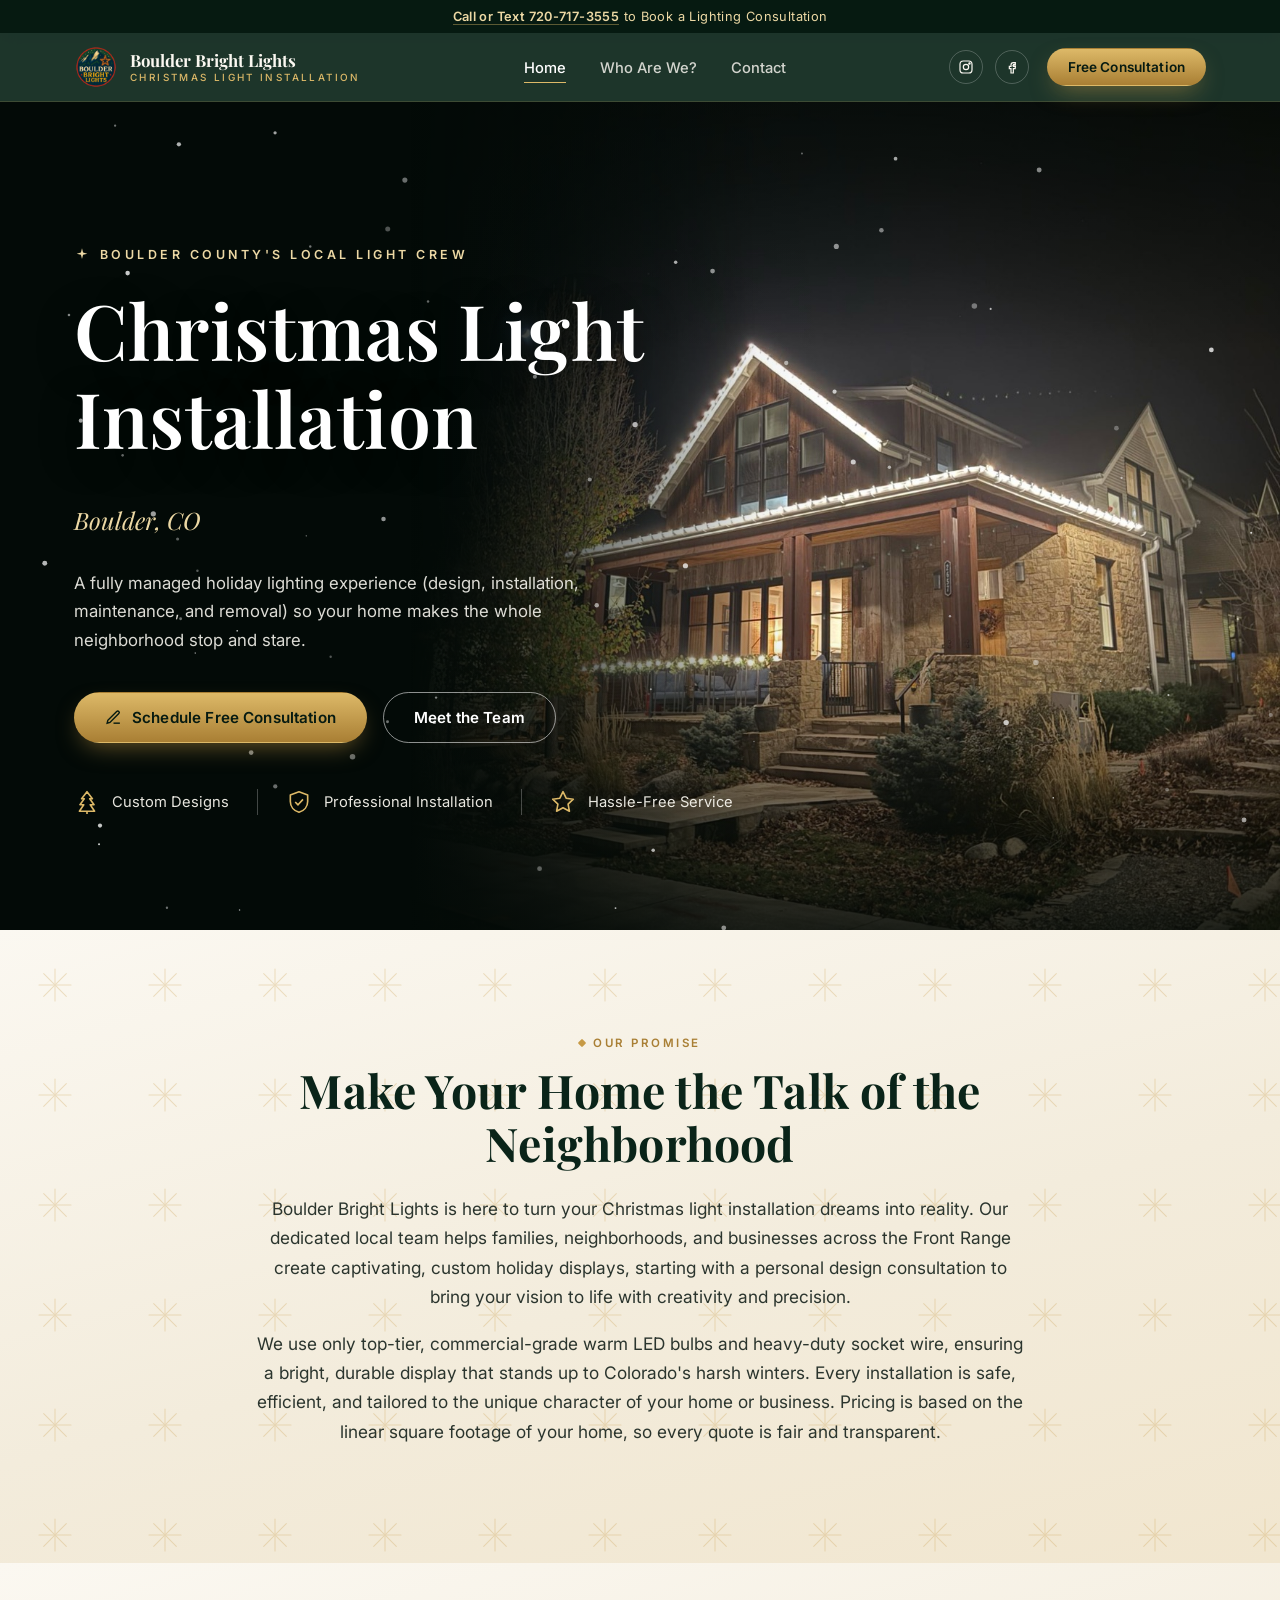
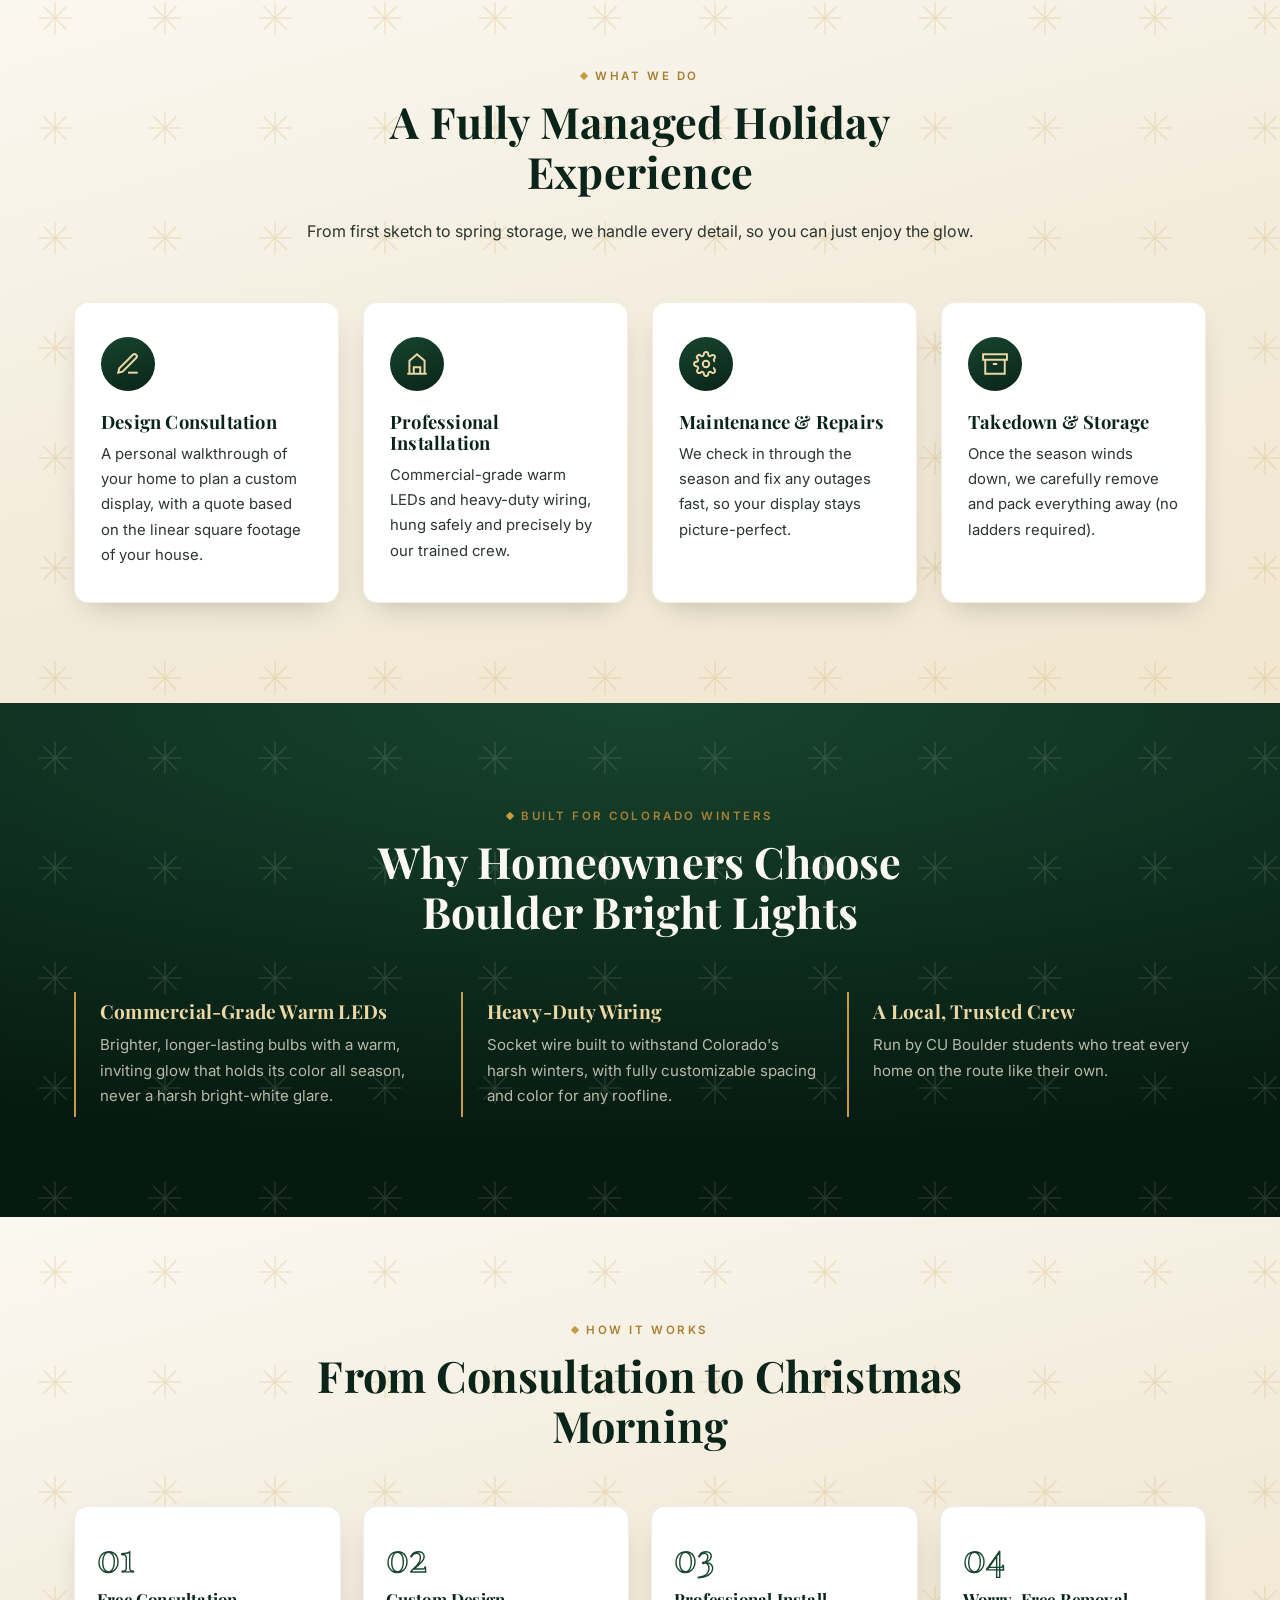
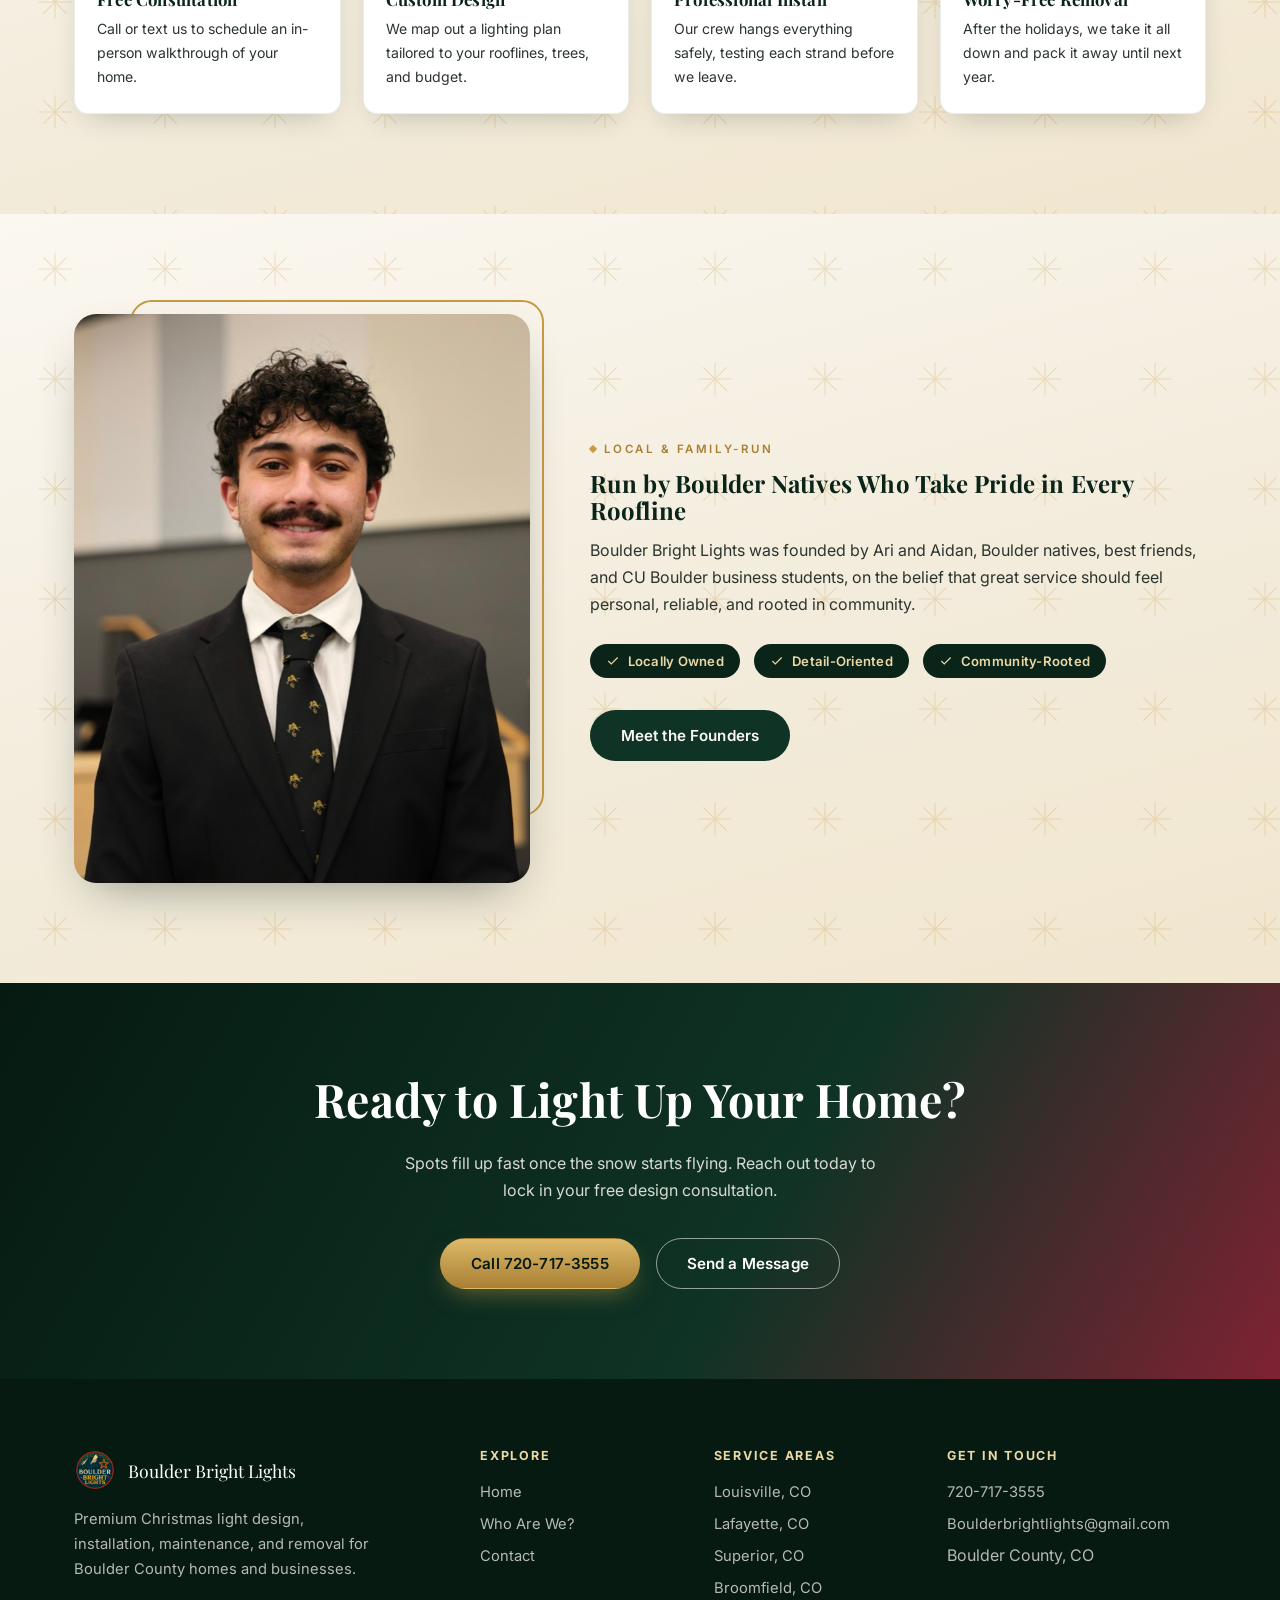
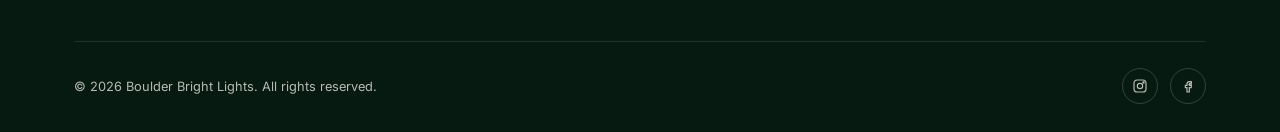
==== commit 5cb0ec97: "Redesign homepage hero with the night photo and feature row Uses the new night shot of the lit Bould" ====
--- a/index.html
+++ b/index.html
@@ -54,9 +54,9 @@
   </div>
 </header>
 
-<section class="hero">
+<section class="hero hero-home">
   <div class="hero-media">
-    <img src="images/hero-house.jpg" alt="A Boulder County home decorated with warm white Christmas string lights along the roofline at dusk" />
+    <img src="images/hero-home.jpg" alt="A Boulder County home lit with warm white Christmas lights along the roofline and porch at night" />
   </div>
   <canvas id="snow-canvas" aria-hidden="true"></canvas>
   <div class="hero-content">
@@ -74,10 +74,19 @@
       </a>
       <a href="about.html" class="btn btn-outline">Meet the Team</a>
     </div>
-    <div class="hero-stats">
-      <div class="hero-stat"><b>100%</b><span>From design to removal</span></div>
-      <div class="hero-stat"><b>Local</b><span>CU Boulder-run crew</span></div>
-      <div class="hero-stat"><b>Commercial</b><span>Warm LED bulbs &amp; wiring</span></div>
+    <div class="hero-features">
+      <div class="hero-feature">
+        <svg viewBox="0 0 24 24" fill="none" stroke="currentColor" stroke-width="1.5" stroke-linejoin="round"><path d="M12 2.5 7 9h2.5L5.5 14.5H9L5 20.5h14l-4-6h3.5L14.5 9H17z"/><path d="M12 20.5V23"/></svg>
+        Custom Designs
+      </div>
+      <div class="hero-feature">
+        <svg viewBox="0 0 24 24" fill="none" stroke="currentColor" stroke-width="1.5" stroke-linejoin="round"><path d="M12 2.5 4 5.5v6c0 4.7 3.2 8.6 8 10 4.8-1.4 8-5.3 8-10v-6z"/><path d="m8.5 12 2.6 2.6 4.6-5"/></svg>
+        Professional Installation
+      </div>
+      <div class="hero-feature">
+        <svg viewBox="0 0 24 24" fill="none" stroke="currentColor" stroke-width="1.5" stroke-linejoin="round"><path d="m12 2.5 2.9 6 6.6.9-4.8 4.6 1.2 6.5-5.9-3.2-5.9 3.2 1.2-6.5-4.8-4.6 6.6-.9z"/></svg>
+        Hassle-Free Service
+      </div>
     </div>
   </div>
 </section>
--- a/css/style.css
+++ b/css/style.css
@@ -255,6 +255,54 @@
     linear-gradient(180deg, rgba(6,20,14,0.75) 0%, rgba(6,20,14,0.35) 32%, rgba(6,20,14,0.55) 70%, rgba(6,20,14,0.94) 100%),
     linear-gradient(90deg, rgba(6,20,14,0.55) 0%, rgba(6,20,14,0.05) 45%, rgba(6,20,14,0.05) 55%, rgba(6,20,14,0.55) 100%);
 }
+/* Homepage hero: night photo fading in from the right, like the design mockup */
+.hero-home .hero-media { background: #030a07; }
+.hero-home .hero-media img {
+  position: absolute; top: 0; right: 0;
+  width: 68%; height: 100%;
+  object-fit: cover; object-position: 50% 45%;
+  filter: none;
+  transform: none;
+  -webkit-mask-image: linear-gradient(90deg, transparent 0%, #000 40%);
+  mask-image: linear-gradient(90deg, transparent 0%, #000 40%);
+}
+.hero-home .hero-media::after {
+  background:
+    linear-gradient(180deg, rgba(3,10,7,0.55) 0%, rgba(3,10,7,0) 30%, rgba(3,10,7,0) 65%, rgba(3,10,7,0.85) 100%),
+    linear-gradient(90deg, rgba(3,10,7,0.7) 0%, rgba(3,10,7,0.15) 45%, rgba(3,10,7,0) 65%);
+}
+.hero-features {
+  display: flex;
+  flex-wrap: wrap;
+  gap: 18px 0;
+  margin-top: 8px;
+}
+.hero-feature {
+  display: flex;
+  align-items: center;
+  gap: 12px;
+  padding: 0 28px;
+  font-size: 0.92rem;
+  color: rgba(251,248,241,0.92);
+  border-left: 1px solid rgba(255,255,255,0.25);
+}
+.hero-feature:first-child { padding-left: 0; border-left: none; }
+.hero-feature svg { width: 26px; height: 26px; color: var(--gold-400); flex-shrink: 0; }
+@media (max-width: 900px) {
+  .hero-home .hero-media img {
+    width: 100%;
+    -webkit-mask-image: none; mask-image: none;
+    object-position: 50% 60%;
+    opacity: 0.55;
+  }
+  .hero-feature { padding: 0 18px; }
+  .hero-feature:first-child { padding-left: 0; }
+}
+@media (max-width: 600px) {
+  .hero-features { flex-direction: column; align-items: flex-start; gap: 14px; }
+  .hero-feature { padding: 0; border-left: none; }
+}
+
 #snow-canvas {
   position: absolute; inset: 0;
   z-index: 1;
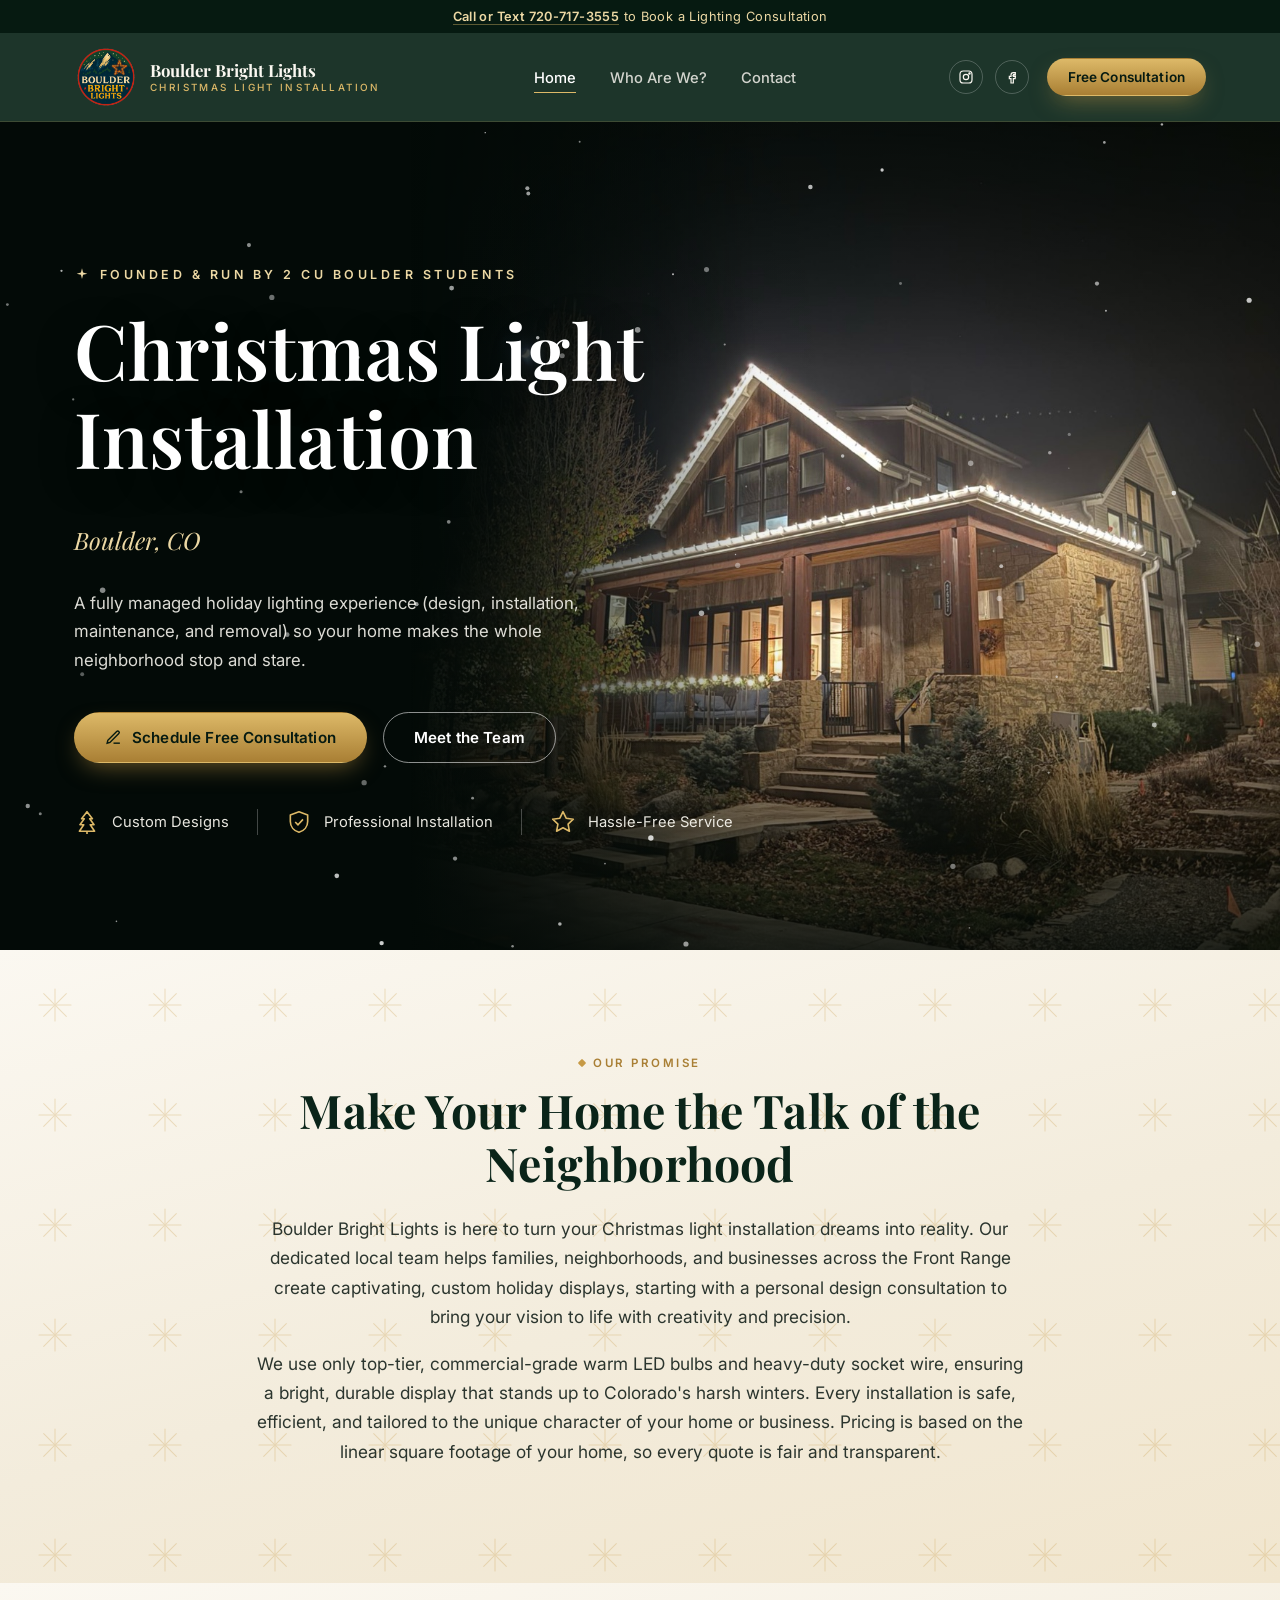
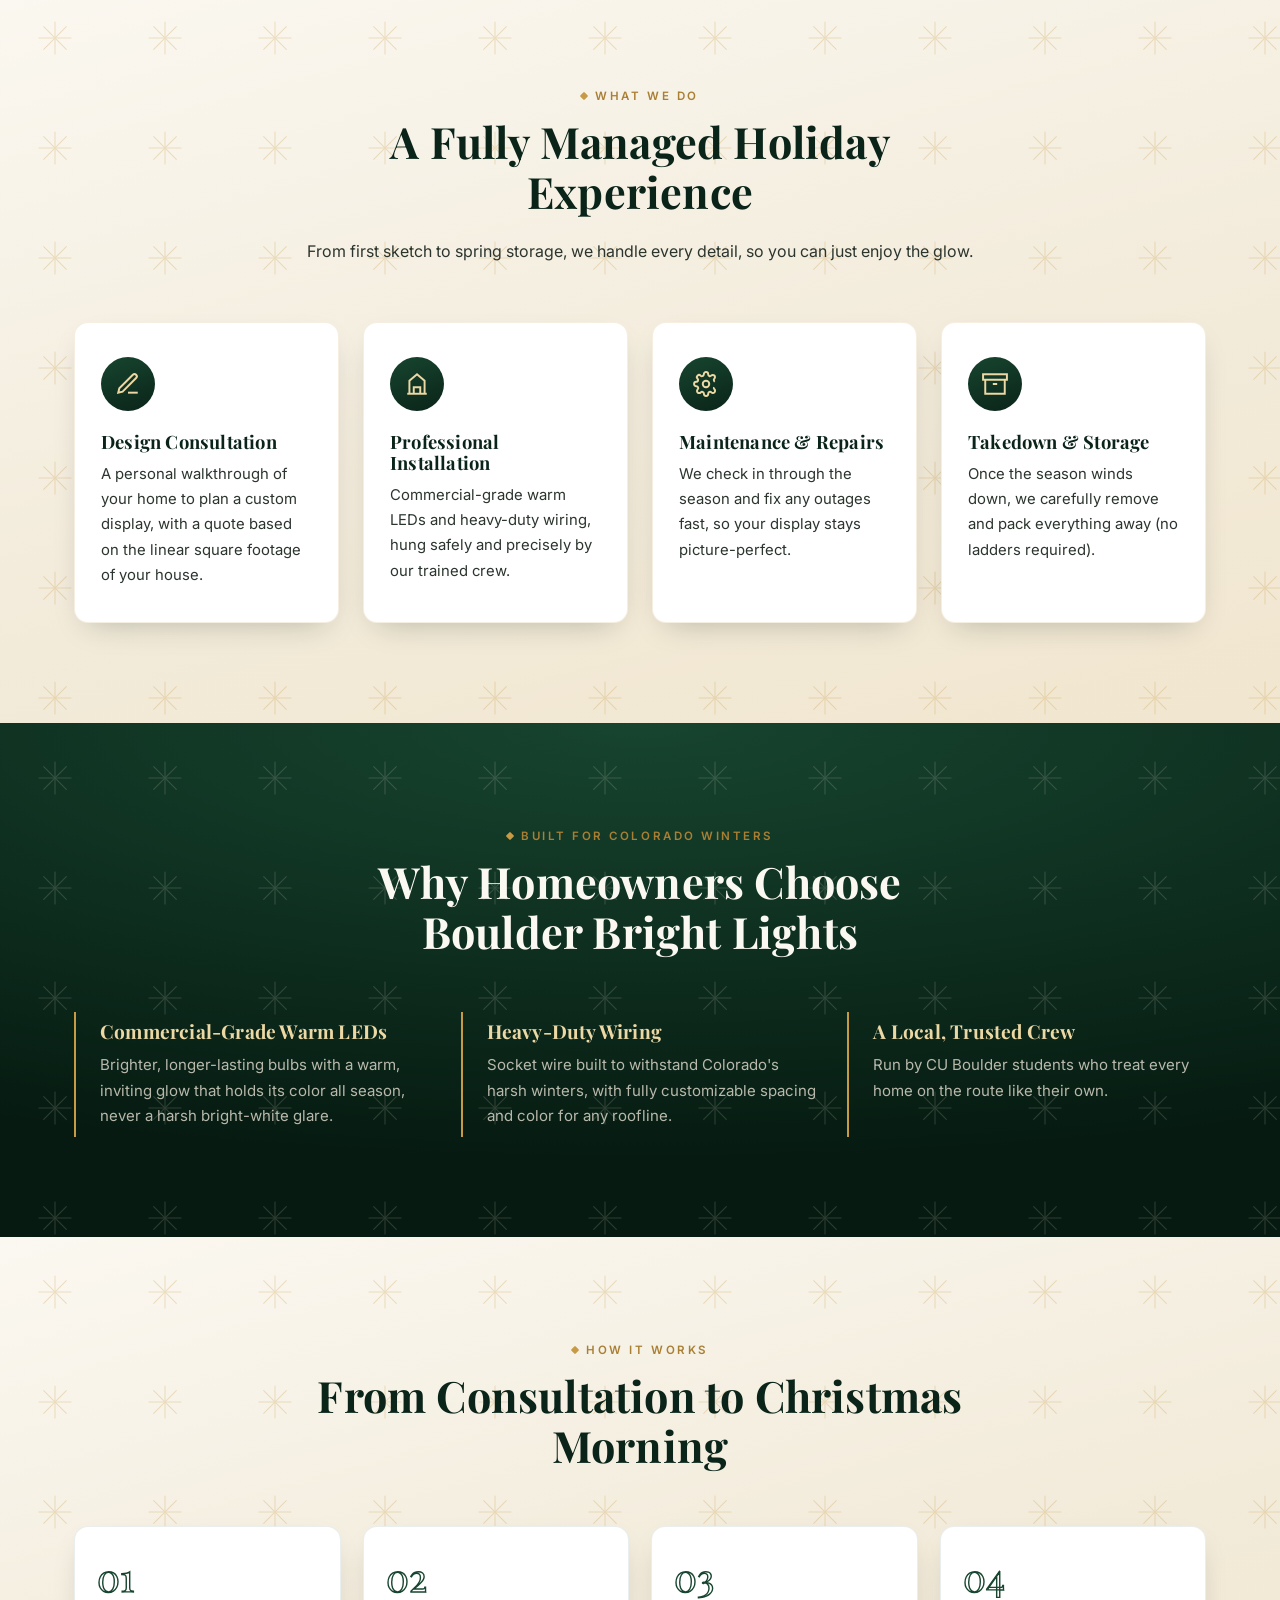
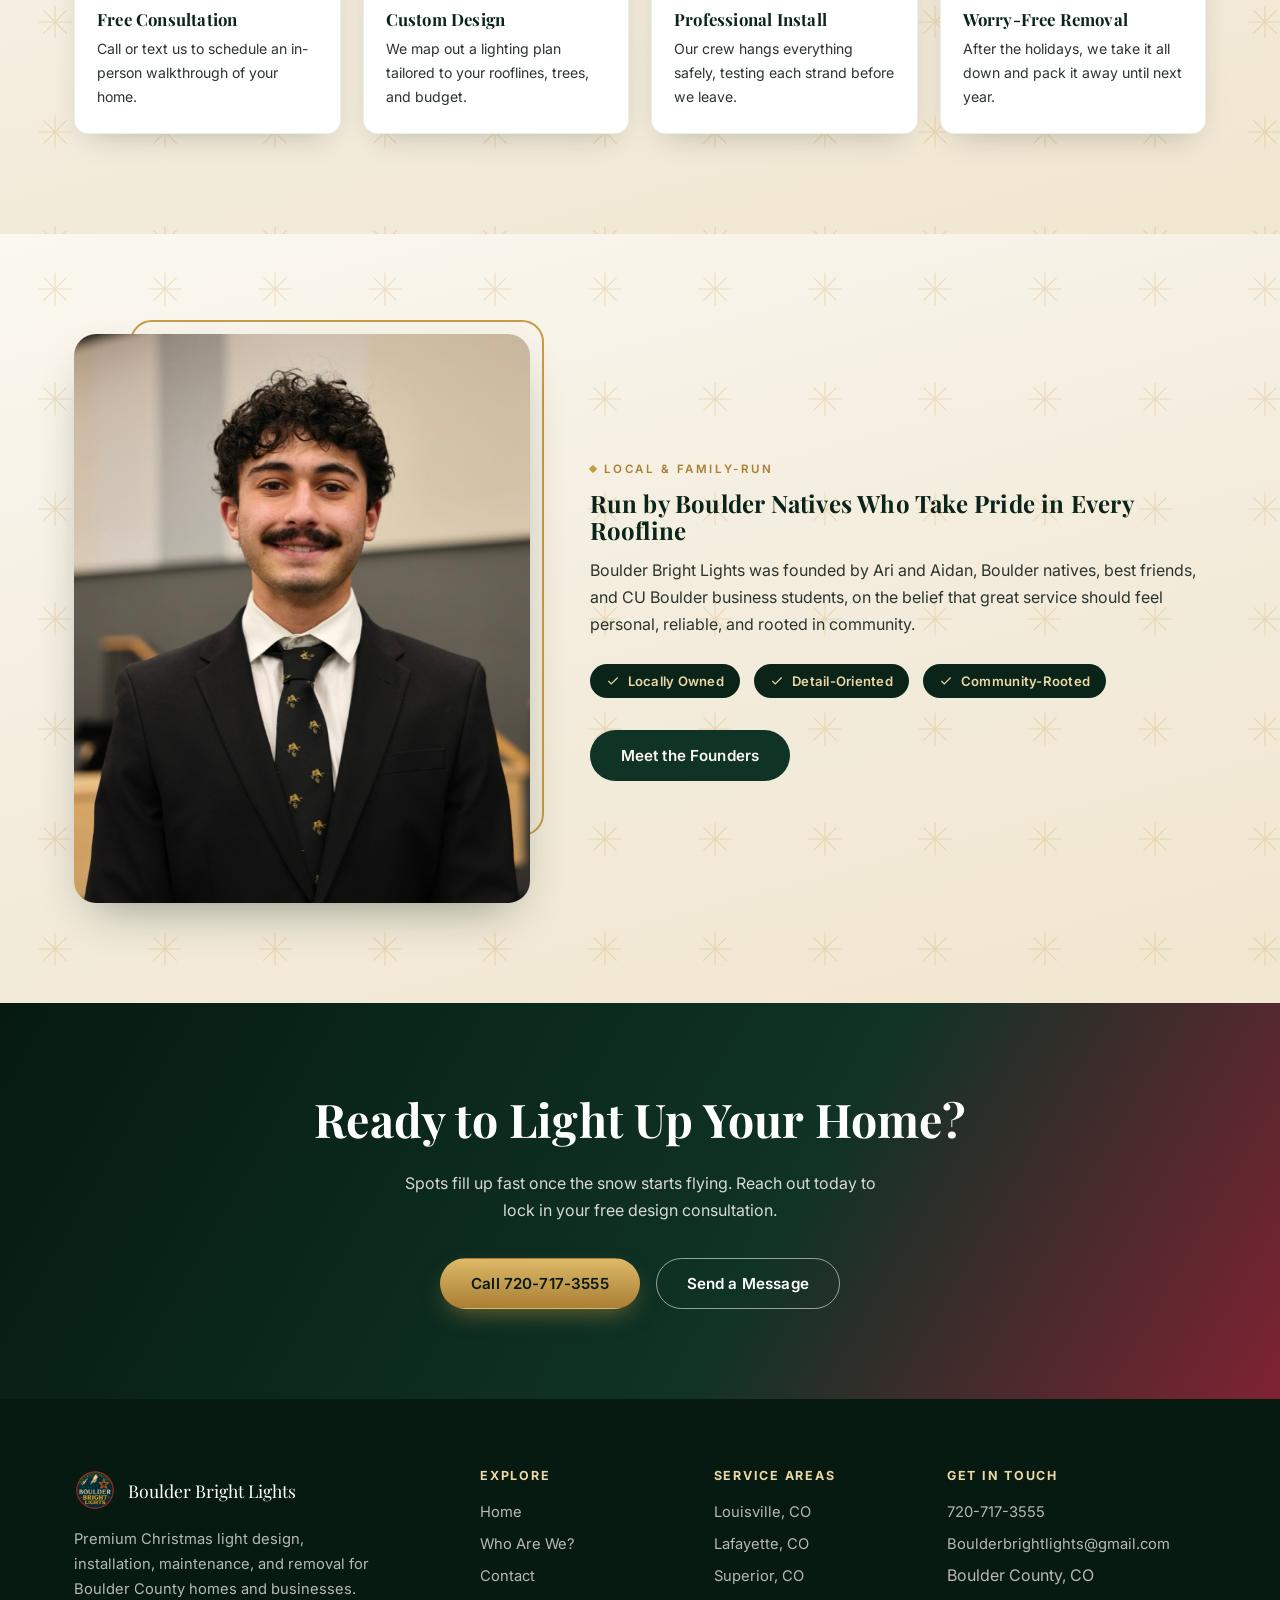
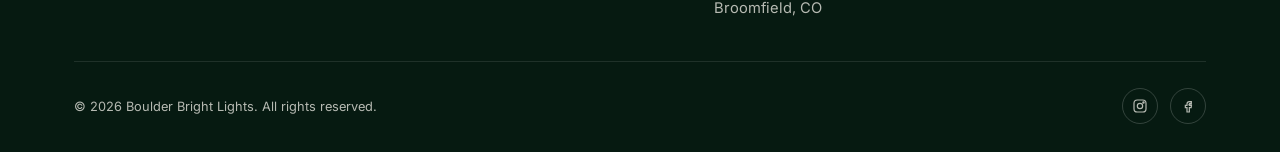
==== commit ceaddf85: "Call out CU Boulder student founders at top of homepage hero Co-Authored-By: Claude Sonnet 5 <norepl" ====
--- a/index.html
+++ b/index.html
@@ -62,7 +62,7 @@
   <div class="hero-content">
     <div class="hero-eyebrow">
       <svg viewBox="0 0 24 24" fill="currentColor"><path d="M12 2l1.6 6.2L20 10l-6.4 1.8L12 18l-1.6-6.2L4 10l6.4-1.8L12 2z"/></svg>
-      Boulder County's Local Light Crew
+      Founded &amp; Run by 2 CU Boulder Students
     </div>
     <h1>Christmas Light Installation</h1>
     <p class="hero-location">Boulder, CO</p>
--- a/css/style.css
+++ b/css/style.css
@@ -168,7 +168,7 @@
   gap: 12px;
   color: var(--cream-50);
 }
-.brand img { width: 44px; height: 44px; border-radius: 50%; }
+.brand img { width: 64px; height: 64px; border-radius: 50%; }
 .brand-text {
   font-family: 'Playfair Display', serif;
   font-weight: 700;
@@ -738,5 +738,5 @@
 @media (max-width: 420px) {
   .brand-text { font-size: 0.92rem; }
   .brand-text span { display: none; }
-  .brand img { width: 38px; height: 38px; }
-}
+  .brand img { width: 52px; height: 52px; }
+}
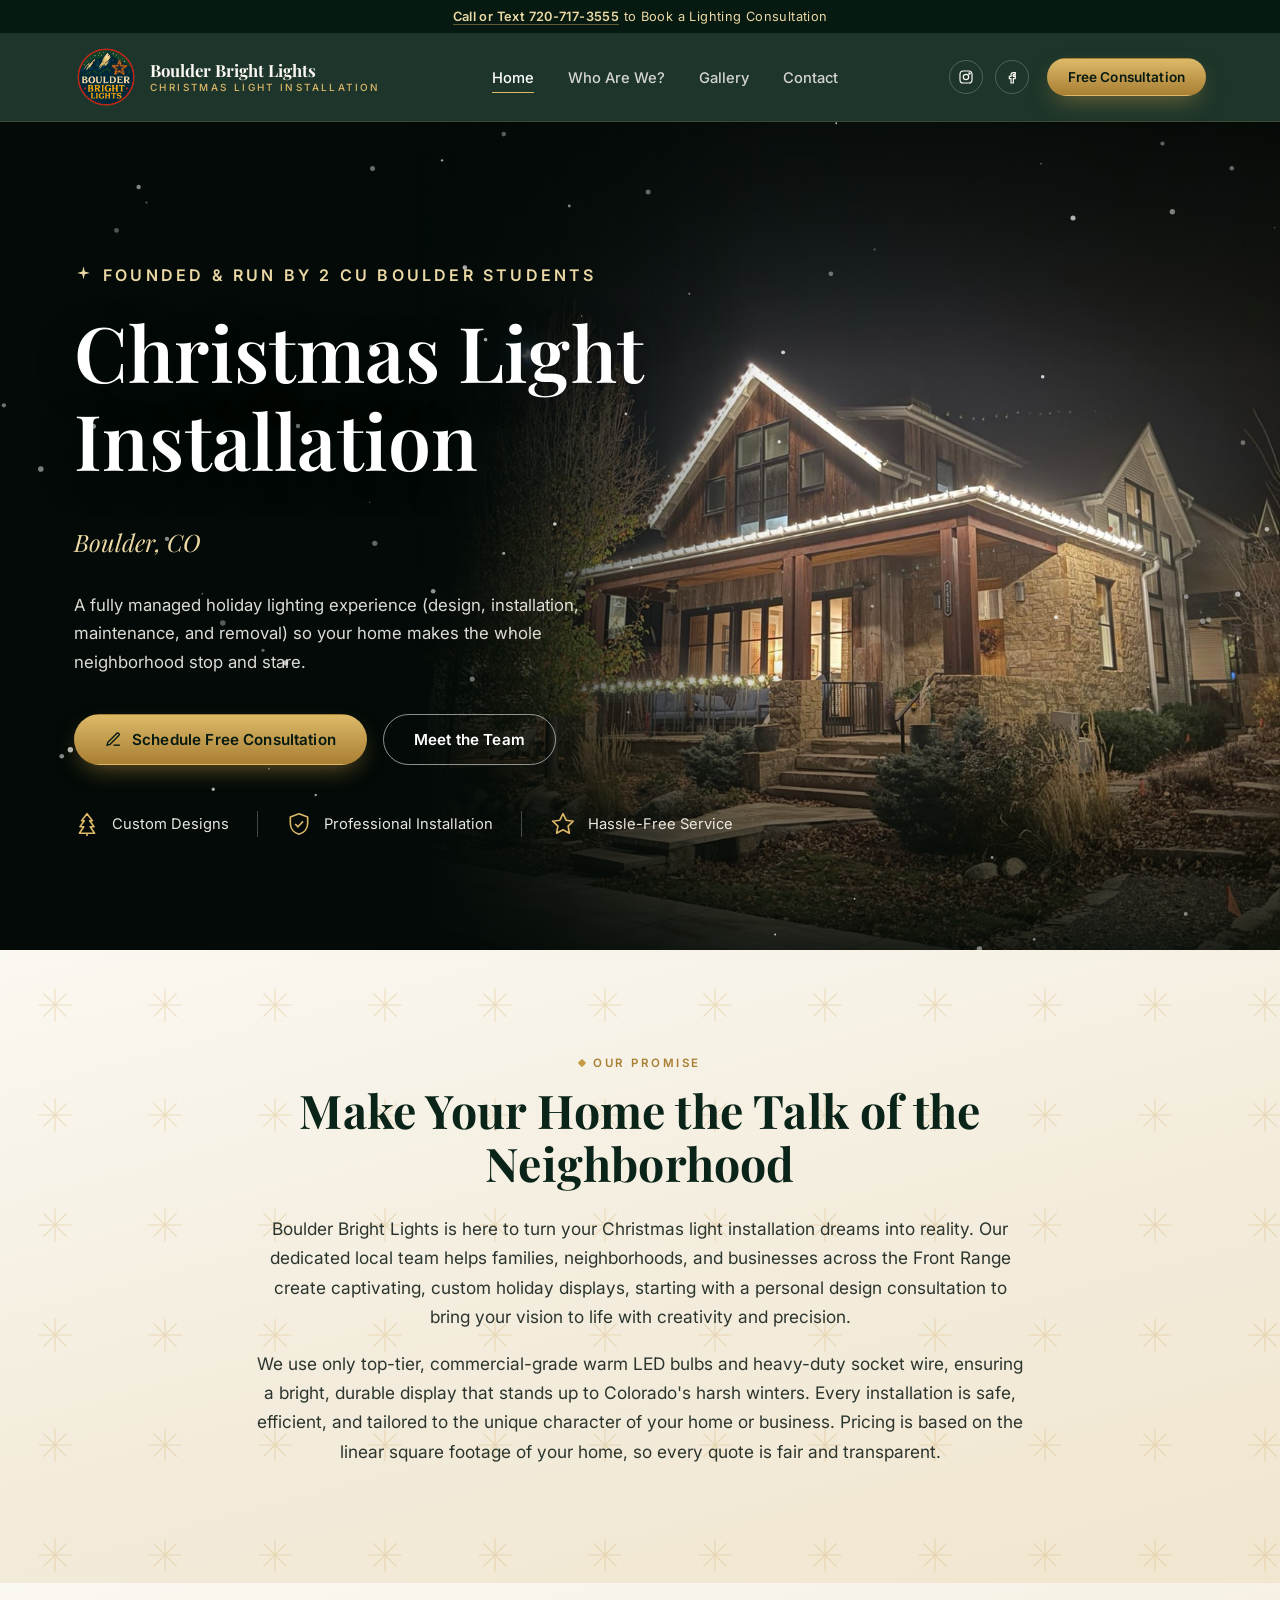
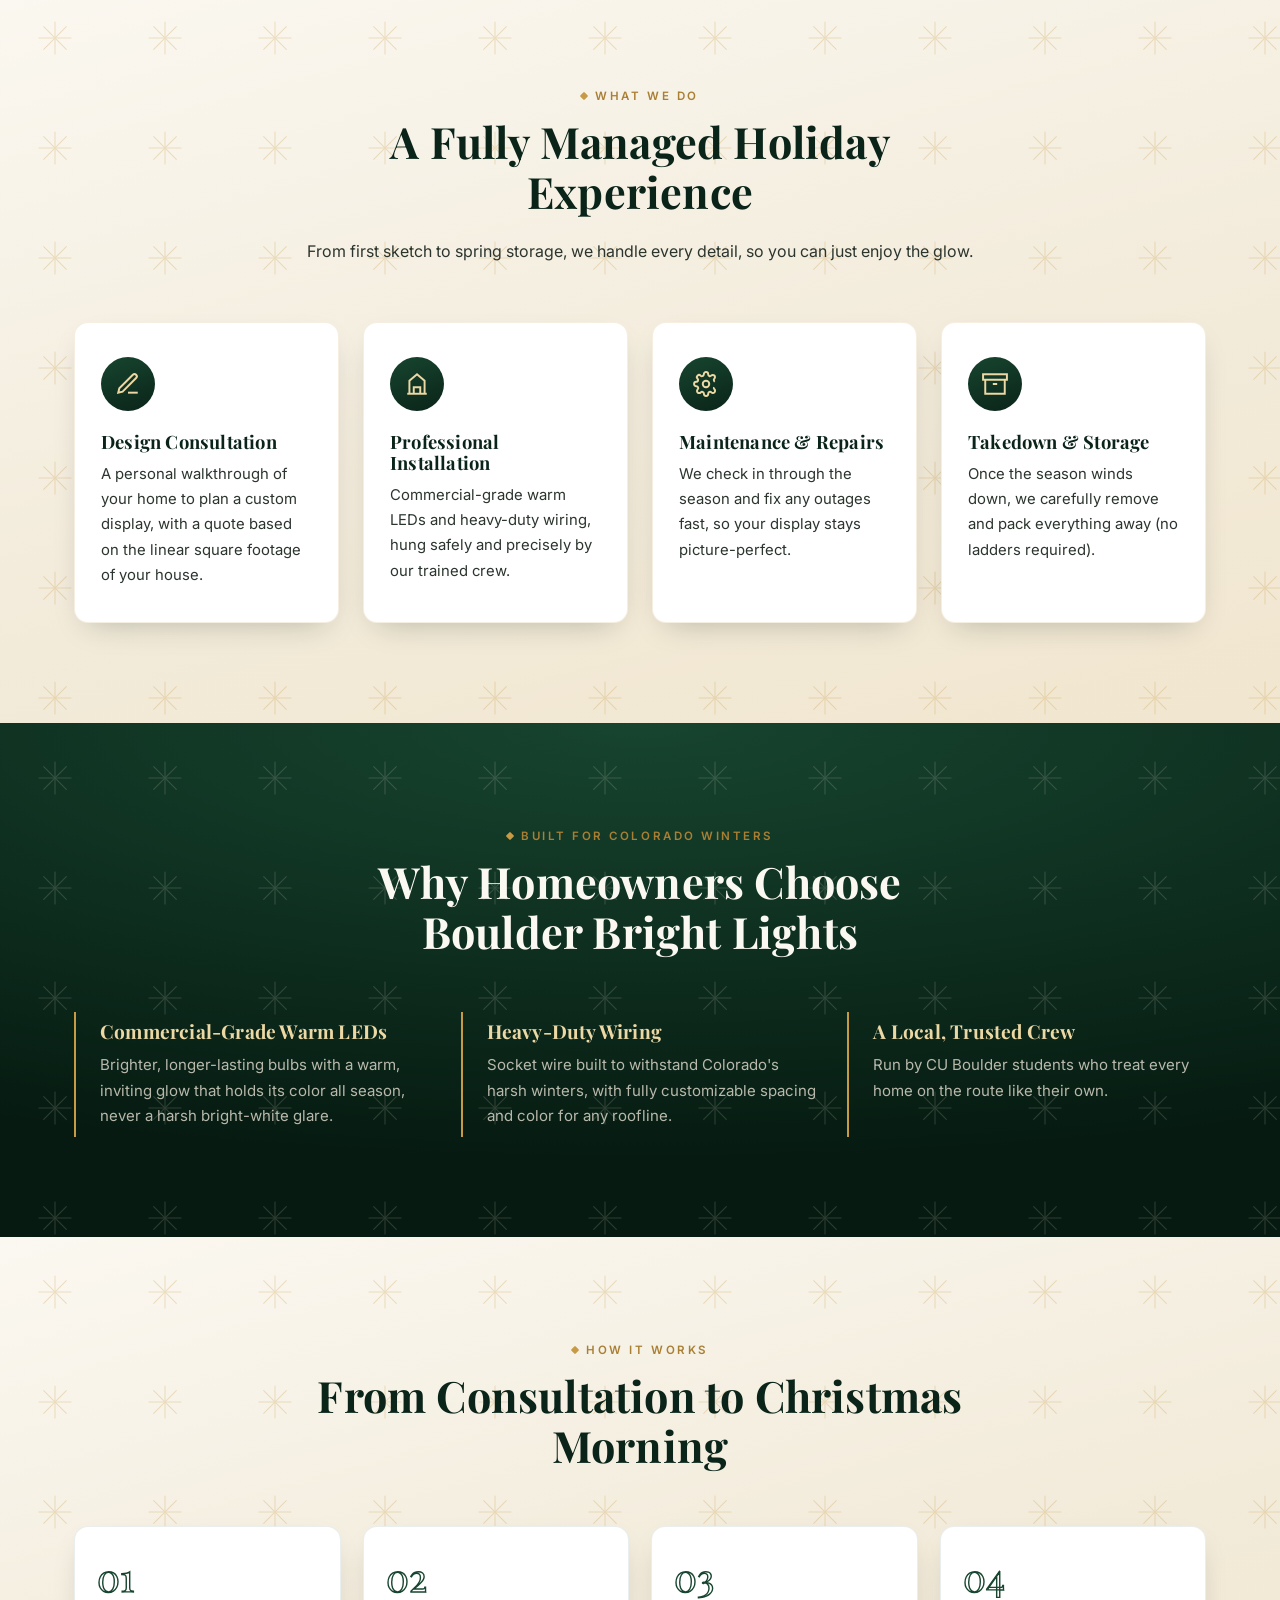
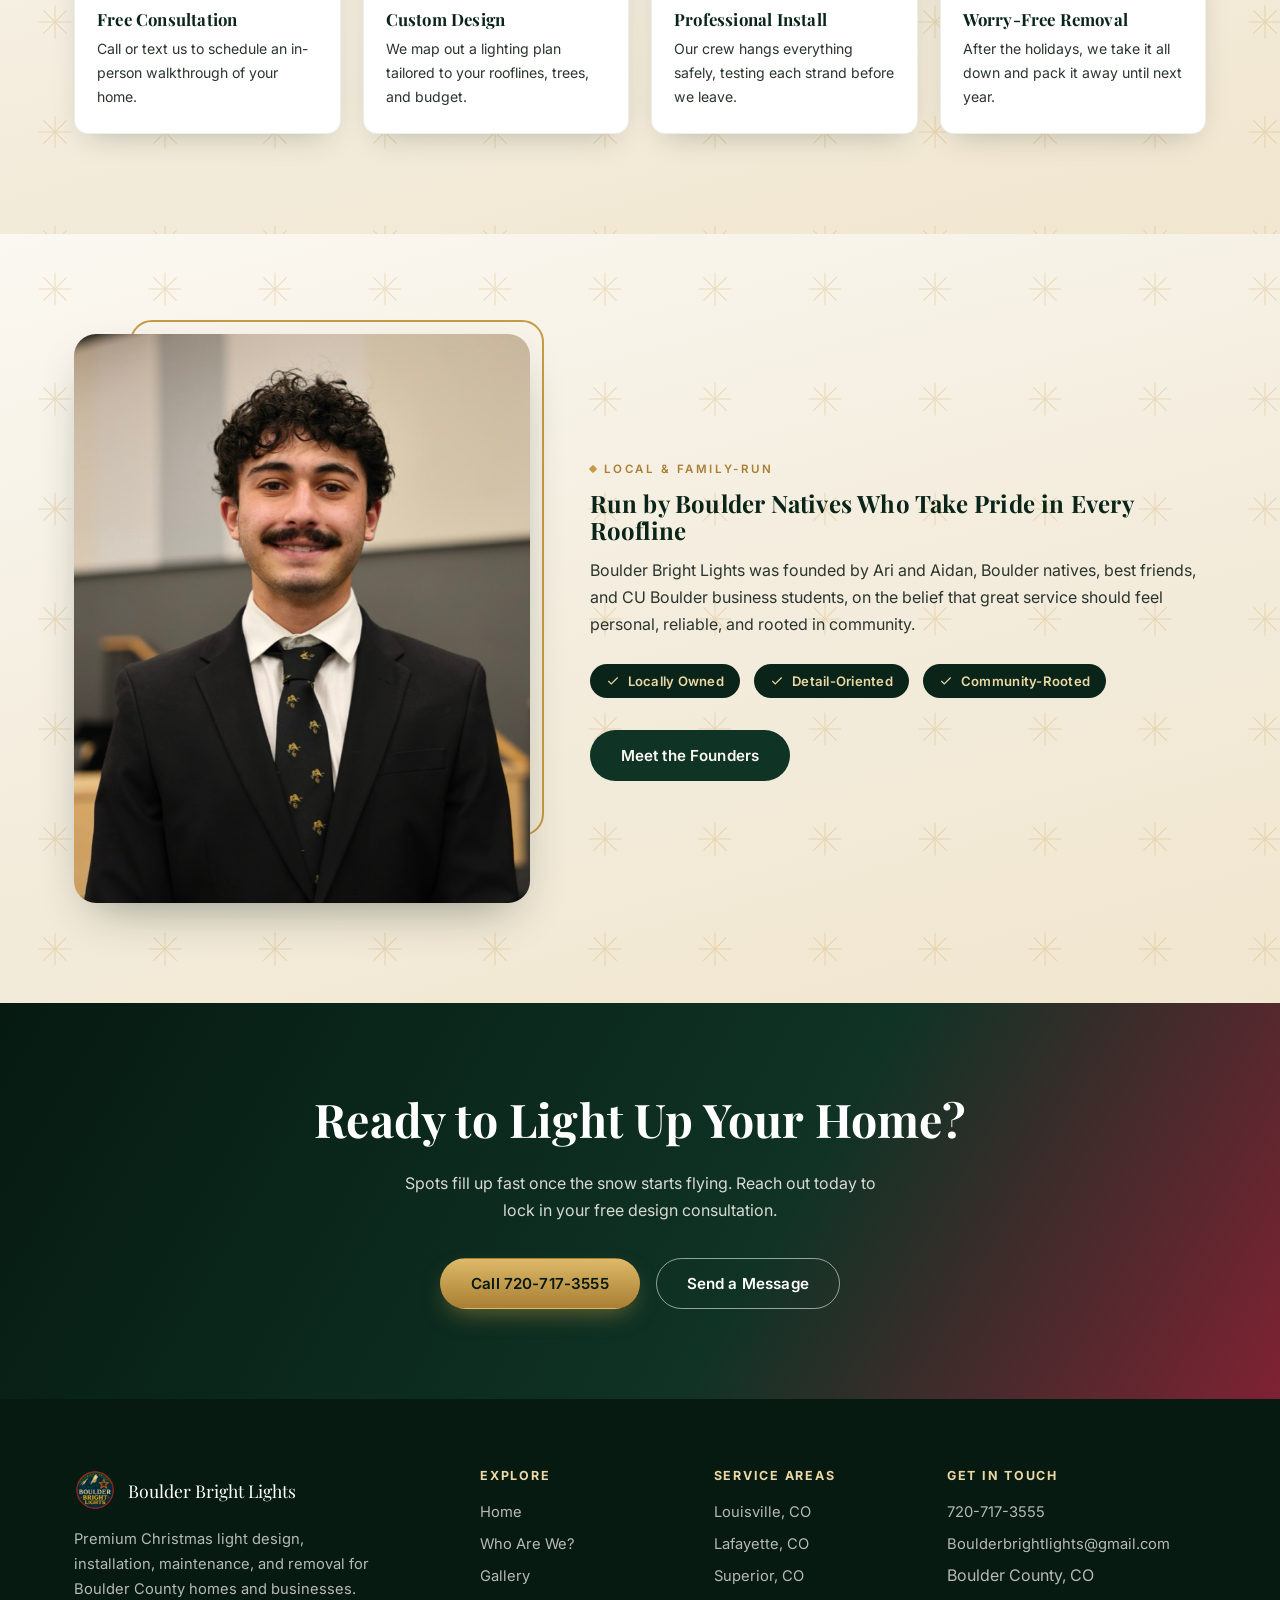
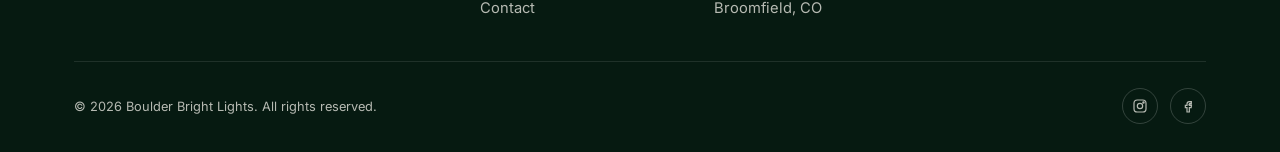
==== commit c54ba29a: "Add Gallery page with click-to-enlarge photo viewer New gallery.html with a photo grid and a lightbo" ====
--- a/index.html
+++ b/index.html
@@ -34,6 +34,7 @@
       <ul class="nav-links">
         <li><a href="index.html" aria-current="page">Home</a></li>
         <li><a href="about.html">Who Are We?</a></li>
+        <li><a href="gallery.html">Gallery</a></li>
         <li><a href="contact.html">Contact</a></li>
       </ul>
     </nav>
@@ -237,6 +238,7 @@
         <ul>
           <li><a href="index.html">Home</a></li>
           <li><a href="about.html">Who Are We?</a></li>
+          <li><a href="gallery.html">Gallery</a></li>
           <li><a href="contact.html">Contact</a></li>
         </ul>
       </div>
--- a/css/style.css
+++ b/css/style.css
@@ -203,6 +203,7 @@
   background: var(--gold-400);
   transition: right .25s ease;
 }
+.nav-links a { white-space: nowrap; }
 .nav-links a:hover, .nav-links a[aria-current="page"] { color: var(--white); }
 .nav-links a:hover::after, .nav-links a[aria-current="page"]::after { right: 0; }
 
@@ -320,14 +321,14 @@
   display: inline-flex;
   align-items: center;
   gap: 10px;
-  font-size: 0.78rem;
-  letter-spacing: 0.28em;
+  font-size: 1rem;
+  letter-spacing: 0.2em;
   text-transform: uppercase;
   color: var(--gold-300);
   font-weight: 600;
   margin-bottom: 22px;
 }
-.hero-eyebrow svg { width: 16px; height: 16px; }
+.hero-eyebrow svg { width: 19px; height: 19px; }
 .hero h1 {
   color: var(--white);
   font-size: clamp(2.6rem, 6vw, 5rem);
@@ -561,6 +562,90 @@
   height: 5px;
   background: linear-gradient(90deg, var(--pine-700), var(--gold-400) 25%, var(--berry) 50%, var(--gold-400) 75%, var(--pine-700));
   z-index: 2;
+}
+
+/* ---------- Gallery ---------- */
+.gallery-grid {
+  display: grid;
+  grid-template-columns: repeat(auto-fit, minmax(260px, 380px));
+  justify-content: center;
+  gap: 26px;
+}
+.gallery-item {
+  position: relative;
+  display: block;
+  aspect-ratio: 4 / 5;
+  border-radius: var(--radius-md);
+  overflow: hidden;
+  box-shadow: var(--shadow-soft);
+  border: 1px solid rgba(199,154,69,0.35);
+  background: var(--pine-950);
+  cursor: zoom-in;
+}
+.gallery-item img {
+  width: 100%; height: 100%;
+  object-fit: cover;
+  object-position: var(--pos, 50% 50%);
+  transition: transform .6s ease;
+}
+.gallery-item:hover img, .gallery-item:focus-visible img { transform: scale(1.05); }
+.gallery-item:focus-visible { outline: 3px solid var(--gold-400); outline-offset: 3px; }
+.gallery-caption {
+  position: absolute; left: 0; right: 0; bottom: 0;
+  padding: 44px 20px 18px;
+  color: var(--cream-50);
+  font-size: 0.9rem;
+  font-weight: 600;
+  letter-spacing: 0.02em;
+  background: linear-gradient(180deg, transparent, rgba(3,10,7,0.82));
+}
+
+.lightbox {
+  position: fixed; inset: 0;
+  z-index: 300;
+  display: none;
+  align-items: center;
+  justify-content: center;
+  background: rgba(3,10,7,0.94);
+  padding: 56px 64px;
+}
+.lightbox.is-open { display: flex; }
+.lightbox figure { margin: 0; max-width: 100%; max-height: 100%; text-align: center; }
+.lightbox img {
+  display: block;
+  margin: 0 auto;
+  width: auto; height: auto;
+  max-width: calc(100vw - 128px);
+  max-height: calc(100vh - 170px);
+  border-radius: var(--radius-sm);
+  box-shadow: 0 30px 80px -20px rgba(0,0,0,0.7);
+}
+.lightbox figcaption { margin-top: 16px; color: var(--cream-50); font-size: 0.95rem; }
+.lightbox-count { display: block; margin-top: 4px; color: var(--gold-300); font-size: 0.8rem; letter-spacing: 0.12em; }
+.lightbox button {
+  position: absolute;
+  width: 48px; height: 48px;
+  border-radius: 50%;
+  border: 1px solid rgba(255,255,255,0.3);
+  background: rgba(255,255,255,0.08);
+  color: var(--white);
+  font-size: 1.5rem;
+  line-height: 1;
+  cursor: pointer;
+  display: flex; align-items: center; justify-content: center;
+  transition: background .2s ease, border-color .2s ease;
+}
+.lightbox button:hover { background: var(--gold-500); border-color: var(--gold-500); color: var(--pine-950); }
+.lightbox-close { top: 18px; right: 18px; }
+.lightbox-prev { left: 14px; top: 50%; transform: translateY(-50%); }
+.lightbox-next { right: 14px; top: 50%; transform: translateY(-50%); }
+body.lightbox-open { overflow: hidden; }
+@media (max-width: 760px) {
+  .lightbox { padding: 64px 12px 90px; }
+  .lightbox img { max-width: calc(100vw - 24px); max-height: calc(100vh - 190px); }
+  .lightbox-prev, .lightbox-next { top: auto; bottom: 18px; transform: none; }
+  .lightbox-prev { left: calc(50% - 60px); }
+  .lightbox-next { right: calc(50% - 60px); }
 }
 
 /* ---------- Contact page ---------- */
@@ -702,6 +787,11 @@
 .reveal.is-visible { opacity: 1; transform: translateY(0); }
 
 /* ---------- Responsive ---------- */
+@media (max-width: 960px) {
+  .nav-links { gap: 20px; }
+  .nav-socials { display: none; }
+}
+
 @media (max-width: 980px) {
   .grid { grid-template-columns: repeat(2, 1fr); }
   .steps { grid-template-columns: repeat(2, 1fr); }
